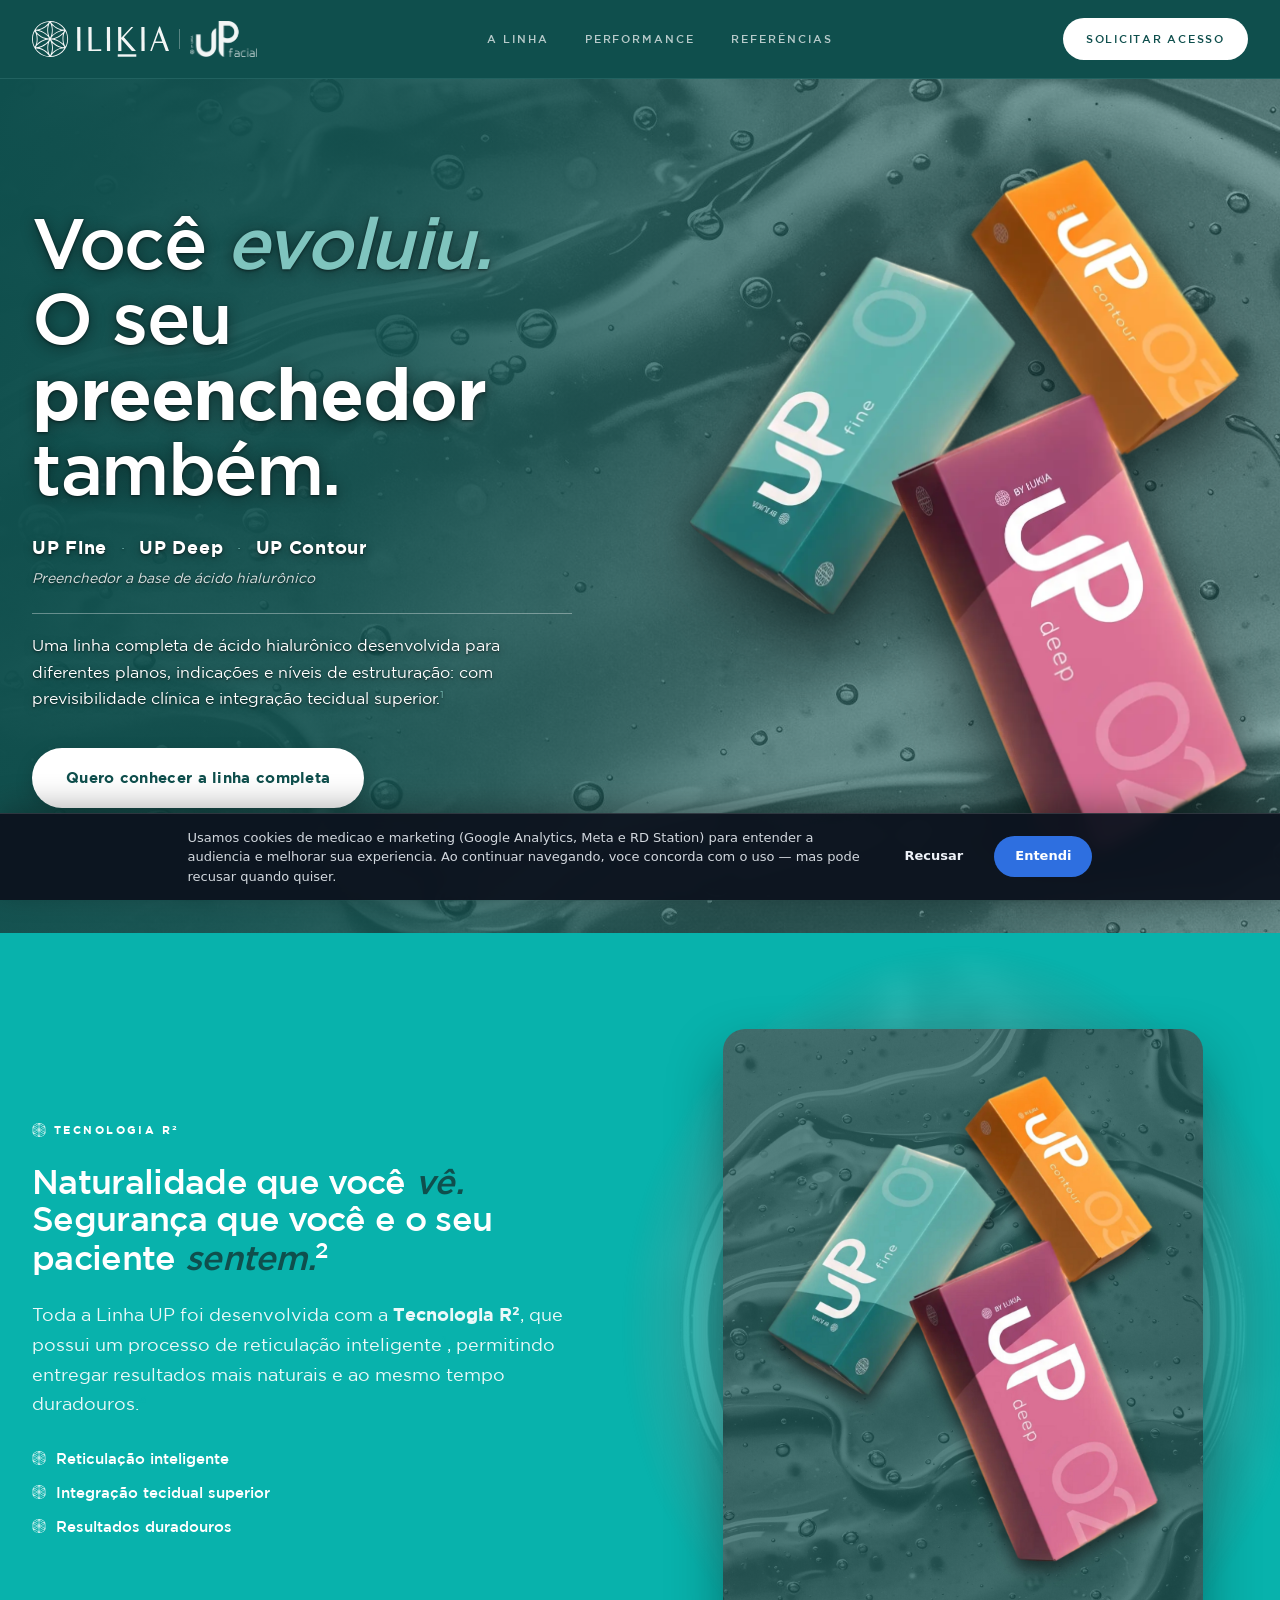
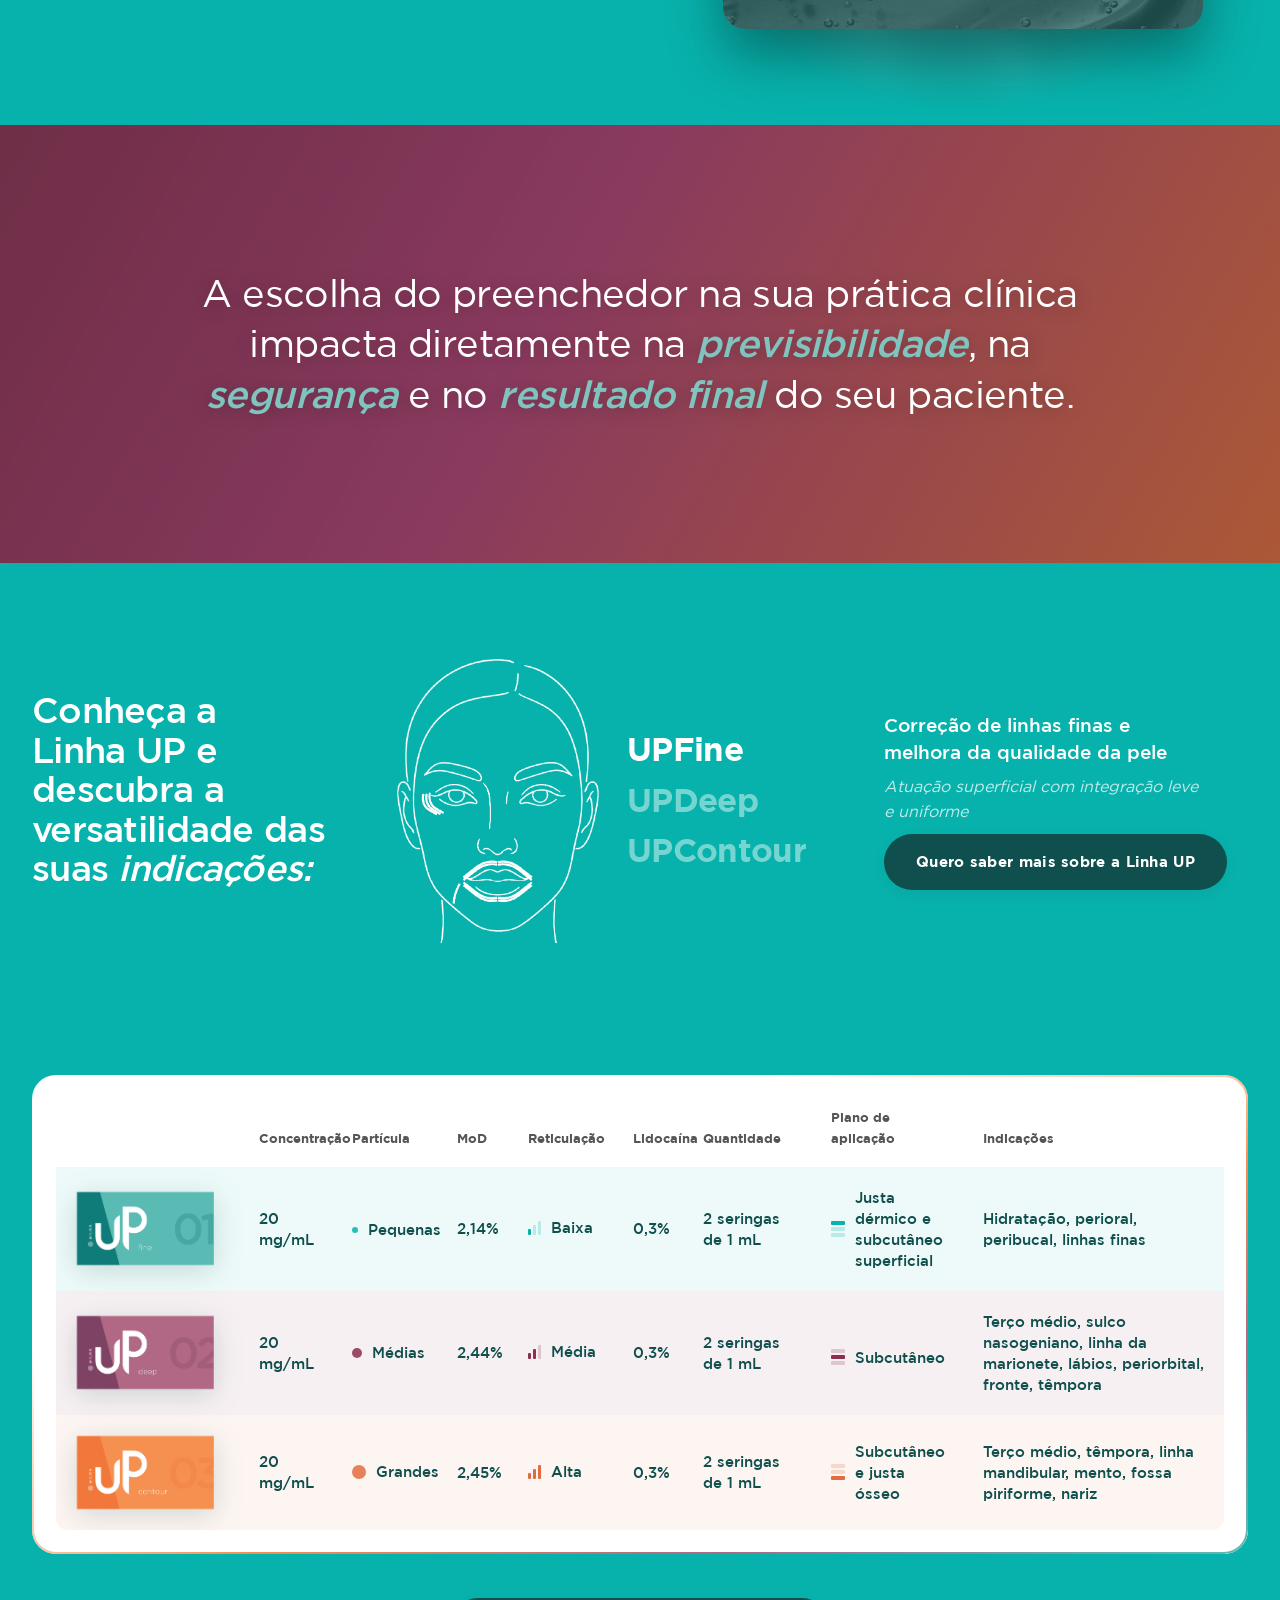
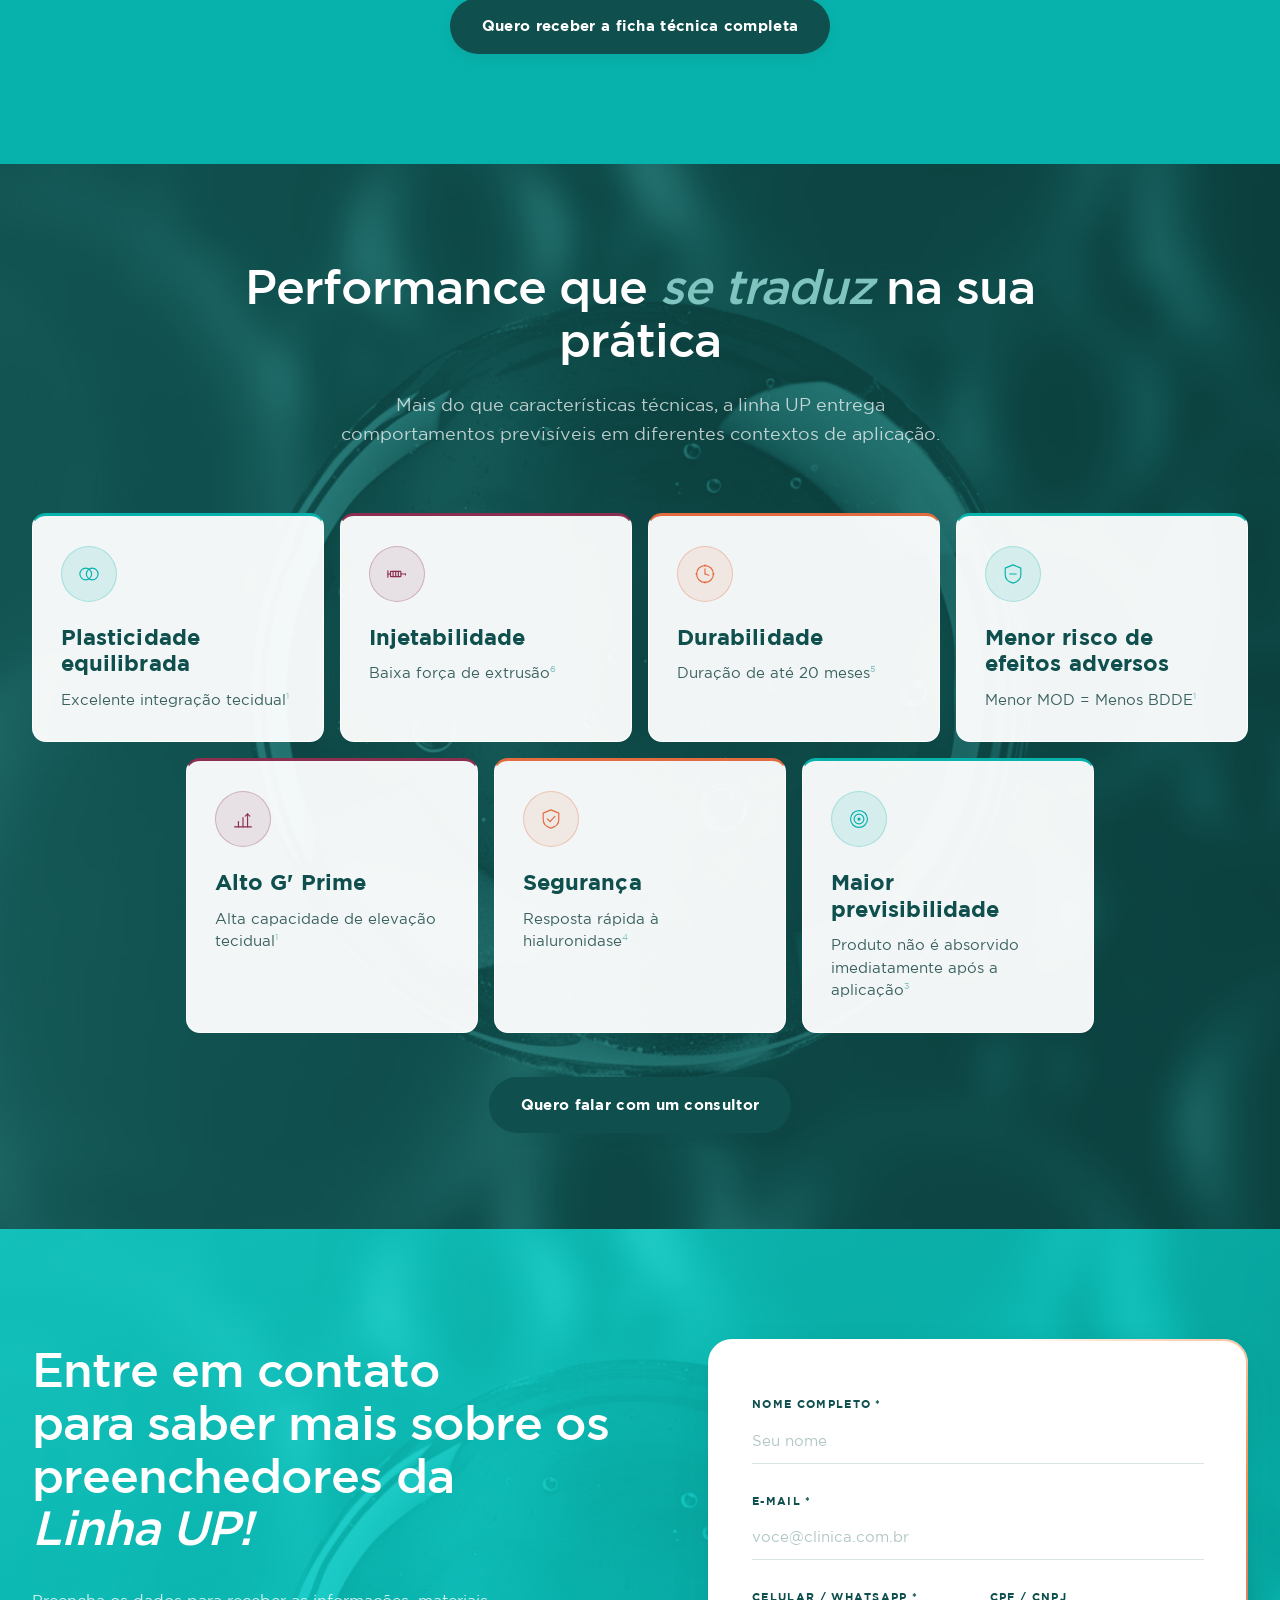
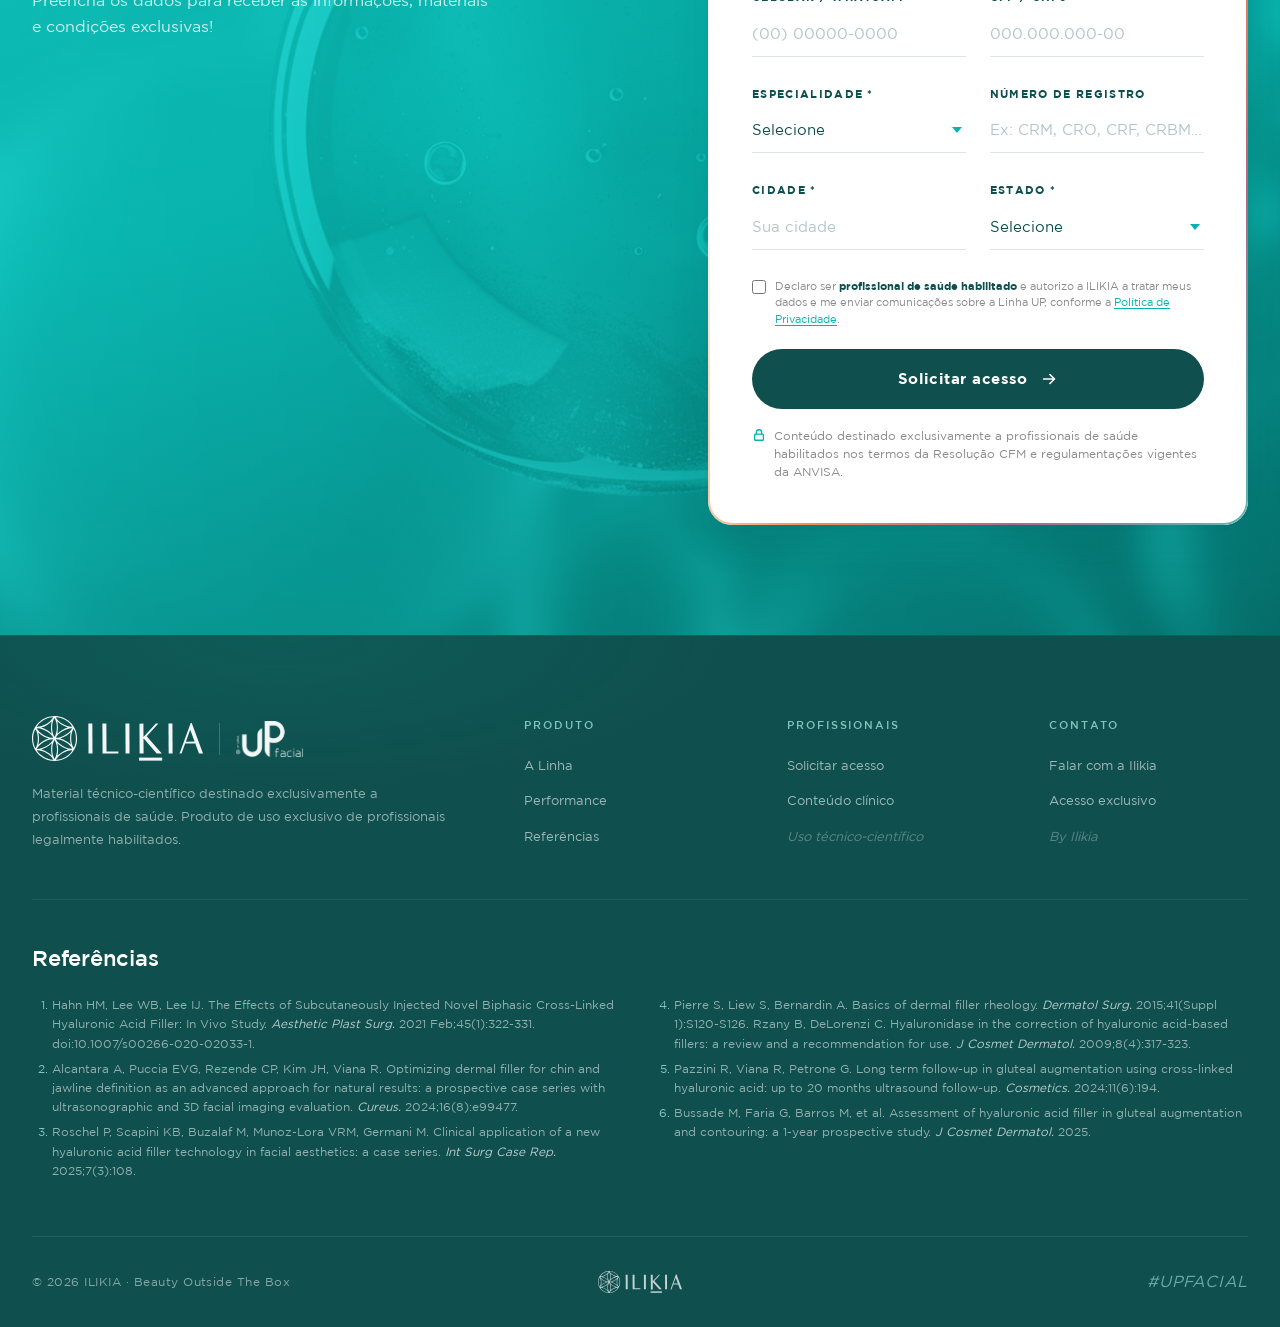
==== index.html @ a060b15f "UP Facial: Tecnologia R² em 2 camadas — gel teal (tom do hero) + cutout intacto por cima, sem tratam" ====
<!DOCTYPE html>
<html lang="pt-BR">
<head>
<meta charset="UTF-8">
<meta name="viewport" content="width=device-width, initial-scale=1.0">

<title>UP Facial by ILIKIA · Linha de preenchedores com Tecnologia R²</title>
<meta name="description" content="Linha&nbsp;UP Facial: preenchedores de ácido hialurônico com Tecnologia R² patenteada. UP Fine, UP Deep e UP Contour para diferentes planos, indicações e níveis de estruturação.">

<!-- Favicon -->
<link rel="icon" type="image/png" href="assets/images/logo-up-facial.png">
<link rel="apple-touch-icon" href="assets/images/logo-up-facial.png">

<!-- Open Graph / WhatsApp / LinkedIn / Facebook -->
<meta property="og:type" content="website">
<meta property="og:site_name" content="ILIKIA">
<meta property="og:locale" content="pt_BR">
<meta property="og:title" content="UP Facial by ILIKIA · Linha de preenchedores com Tecnologia R²">
<meta property="og:description" content="Preenchedores faciais de ácido hialurônico com Tecnologia R² patenteada. Conteúdo exclusivo para profissionais.">
<meta property="og:image" content="assets/images/hero.png">
<meta property="og:image:alt" content="UP Facial · Linha Ilikia">

<!-- Twitter Card -->
<meta name="twitter:card" content="summary_large_image">
<meta name="twitter:title" content="UP Facial by ILIKIA · Linha de preenchedores com Tecnologia R²">
<meta name="twitter:description" content="Preenchedores faciais de ácido hialurônico com Tecnologia R² patenteada. Conteúdo exclusivo para profissionais.">
<meta name="twitter:image" content="assets/images/hero.png">

<link rel="preconnect" href="https://fonts.googleapis.com">
<link rel="preconnect" href="https://fonts.gstatic.com" crossorigin>
<link href="https://fonts.googleapis.com/css2?family=Fraunces:ital,opsz,wght@0,9..144,300;0,9..144,400;0,9..144,500;0,9..144,600;1,9..144,300;1,9..144,400&display=swap" rel="stylesheet">
<link rel="preload" as="font" type="font/woff2" href="assets/fonts/GothamBook.woff2" crossorigin>

<link rel="stylesheet" href="style.css?v=28">

  <!-- Tracking global ILIKIA/AICONIQ - Pixel + GA4 + CAPI (server-side) via gateway -->
  <script>window.__TRK__={brand:'ilikia',pixelId:'666277432116339',ga4Id:'',collect:'https://track-ilikia.koko.ag/collect'};</script>
  <noscript><img height="1" width="1" style="display:none"
  src="https://www.facebook.com/tr?id=666277432116339&ev=PageView&noscript=1" alt=""/></noscript>
</head>
<body>

<!-- ===========================================
     NAV
     =========================================== -->
<nav class="topnav">
  <div class="nav-inner">
    <a href="#" class="nav-logo" aria-label="ILIKIA · UP Facial">
      <img src="assets/images/logo-ilikia-std.svg" alt="ILIKIA" class="nav-logo-ilikia">
      <span class="nav-logo-sep"></span>
      <img src="assets/images/logo-up-facial-deitada.png?v=28" alt="UP Facial" class="nav-logo-up">
    </a>
    <div class="nav-links">
      <a href="#linha" class="nav-link">A Linha</a>
      <a href="#performance" class="nav-link">Performance</a>
      <a href="#refs" class="nav-link">Referências</a>
    </div>
    <a href="#contato" class="nav-cta">Solicitar acesso</a>
    <button type="button" class="nav-toggle" id="navToggle" aria-label="Abrir menu" aria-expanded="false" aria-controls="navMobile">
      <span class="nav-toggle-line"></span>
      <span class="nav-toggle-line"></span>
      <span class="nav-toggle-line"></span>
    </button>
  </div>
  <div class="nav-mobile" id="navMobile" data-open="false" aria-hidden="true">
    <a href="#linha" class="nav-mobile-link">A Linha</a>
    <a href="#performance" class="nav-mobile-link">Performance</a>
    <a href="#refs" class="nav-mobile-link">Referências</a>
    <a href="#contato" class="nav-mobile-cta">Solicitar acesso</a>
  </div>
</nav>

<!-- ===========================================
     SEÇÃO 1 — HERO
     =========================================== -->
<section class="hero hero--split hero--gel">
  <!-- 17/07 (v3 GEL — decisão Gabs): estilo UP Max. Fundo de gel tingido teal em
       camada ÚNICA full-bleed (cover, sem container/card intermediário) + produtos
       recortados LIMPOS (alpha matting) por cima com drop-shadow. Camadas = responsivo. -->
  <div class="hero-bg-layer" aria-hidden="true"></div>
  <div class="wrap hero-content hero-split">
    <div class="hero-text">
      <h1 class="headline">
        Você <em>evoluiu.</em><br>
        O seu <strong>preenchedor</strong> também.
      </h1>

      <p class="hero-products">
        <span class="hero-product hero-product--fine">UP Fine</span>
        <span class="sep">·</span>
        <span class="hero-product hero-product--deep">UP Deep</span>
        <span class="sep">·</span>
        <span class="hero-product hero-product--contour">UP Contour</span>
      </p>
      <p class="hero-products-sub">Preenchedor a base de ácido hialurônico</p>

      <p class="hero-tag">
        Uma linha completa de ácido hialurônico desenvolvida para diferentes
        planos, indicações e níveis de estruturação: com previsibilidade
        clínica e integração tecidual superior.<sup>1</sup>
      </p>

      <a href="#linha" class="btn-primary">Quero conhecer a linha completa</a>
    </div>
    <div class="hero-art" aria-hidden="true">
      <img class="hero-prod" src="assets/images/hero-produtos-cut.webp?v=28" alt=""
           decoding="async" fetchpriority="high">
    </div>
  </div>
</section>

<!-- ===========================================
     SEÇÃO 2 — NATURALIDADE + SEGURANÇA
     =========================================== -->
<section class="section section-2">
  <div class="gel-bubbles gel-bubbles--light gel-bubbles--float gel-bubbles--ambient" aria-hidden="true">
    <span class="bubble b2"></span>
    <span class="bubble b6"></span>
    <span class="bubble b8"></span>
    <span class="bubble b10"></span>
    <span class="bubble b13"></span>
    <span class="bubble b15"></span>
    <span class="bubble b17"></span>
    <span class="bubble b19"></span>
    <span class="bubble b21"></span>
    <span class="bubble b22"></span>
    <span class="bubble b23"></span>
    <span class="bubble b24"></span>
  </div>
  <div class="wrap">
    <div class="s2-grid">
      <div class="s2-text reveal">
        <span class="kicker">Tecnologia R²</span>
        <h2 class="h-section">
          Naturalidade que você <em>vê.</em><br>
          Segurança que você e o seu paciente <em>sentem.</em><sup>2</sup>
        </h2>
        <p class="p-body">
          Toda a Linha&nbsp;UP foi desenvolvida com a
          <strong>Tecnologia R²</strong>, que possui um processo de
          reticulação inteligente<sup>1</sup>, permitindo entregar resultados
          mais naturais e ao mesmo tempo duradouros.<sup>3</sup>
        </p>
        <ul class="s2-bullets">
          <li>Reticulação inteligente</li>
          <li>Integração tecidual superior</li>
          <li>Resultados duradouros</li>
        </ul>
      </div>

      <div class="s2-visual reveal">
        <div class="gel-bubbles gel-bubbles--light gel-bubbles--float" aria-hidden="true">
          <span class="bubble b1"></span>
          <span class="bubble b2"></span>
          <span class="bubble b3"></span>
          <span class="bubble b4"></span>
          <span class="bubble b5"></span>
          <span class="bubble b6"></span>
          <span class="bubble b7"></span>
          <span class="bubble b8"></span>
          <span class="bubble b9"></span>
          <span class="bubble b10"></span>
          <span class="bubble b11"></span>
          <span class="bubble b12"></span>
          <span class="bubble b13"></span>
          <span class="bubble b14"></span>
          <span class="bubble b15"></span>
          <span class="bubble b16"></span>
          <span class="bubble b17"></span>
          <span class="bubble b18"></span>
          <span class="bubble b19"></span>
          <span class="bubble b20"></span>
          <span class="bubble b21"></span>
          <span class="bubble b22"></span>
          <span class="bubble b23"></span>
          <span class="bubble b24"></span>
        </div>
        <!-- 18/07 (Mari 18:11): imagem oficial da Lívia (cena-5, os 3 produtos juntos) em ALTA
             no lugar do vídeo/poster antigo (baixa qualidade). O vídeo hero.mp4 fica guardado
             no repo (assets/videos) — pronto se quiserem movimento aqui depois. -->
        <img class="s2-kv s2-kv-cena" src="assets/images/tecnologia-r2-card.jpg?v=28" alt="Linha UP: UP Fine, UP Deep e UP Contour" loading="lazy" decoding="async">
      </div>
    </div>
  </div>
</section>

<!-- ===========================================
     SEÇÃO 3 — DESTAQUE DE LEITURA
     =========================================== -->
<section class="pullquote">
  <video class="pullquote-bg-video" autoplay muted loop playsinline preload="auto">
    <source src="assets/videos/pullquot.mp4" type="video/mp4">
  </video>
  <div class="pullquote-overlay" aria-hidden="true"></div>
  <div class="wrap pullquote-content reveal">
    <p class="pq-text">
      A escolha do preenchedor na sua prática clínica impacta diretamente na
      <em>previsibilidade</em>, na <em>segurança</em> e no
      <em>resultado final</em> do seu paciente.
    </p>
  </div>
</section>

<!-- ===========================================
     SEÇÃO 4 — CONHEÇA A LINHA UP
     =========================================== -->
<section class="section section-4" id="linha">
  <div class="wrap">
    <div class="s4-row">
      <div class="s4-head reveal">
        <h2 class="h-section">
          Conheça a Linha&nbsp;UP e descubra a versatilidade das suas
          <em>indicações:</em>
        </h2>
      </div>

      <div class="hover-slider-images reveal">
        <div class="slide-image slide-fine" data-slide="0" data-active="true">
          <img src="assets/images/up-fine.png?v=28" alt="UP Fine, áreas de aplicação">
        </div>
        <div class="slide-image slide-deep" data-slide="1">
          <img src="assets/images/up-deep.png?v=28" alt="UP Deep, áreas de aplicação">
        </div>
        <div class="slide-image slide-contour" data-slide="2">
          <img src="assets/images/up-contour.png?v=28" alt="UP Contour, áreas de aplicação">
        </div>
      </div>

      <div class="hover-slider-titles reveal">
        <button type="button" class="slide-title slide-fine" data-slide="0" data-active="true">
          <span class="slide-stagger">UP Fine</span>
        </button>
        <button type="button" class="slide-title slide-deep" data-slide="1">
          <span class="slide-stagger">UP Deep</span>
        </button>
        <button type="button" class="slide-title slide-contour" data-slide="2">
          <span class="slide-stagger">UP Contour</span>
        </button>
      </div>

      <div class="s4-end reveal">
        <div class="hover-slider-info">
          <div class="slide-info" data-slide="0" data-active="true">
            <p class="slide-info-title">Correção de linhas finas e melhora da qualidade da pele</p>
            <p class="slide-info-desc">Atuação superficial com integração leve e uniforme</p>
          </div>
          <div class="slide-info" data-slide="1">
            <p class="slide-info-title">Suavização de sulcos e rugas moderadas</p>
            <p class="slide-info-desc">Equilíbrio entre suporte e naturalidade</p>
          </div>
          <div class="slide-info" data-slide="2">
            <p class="slide-info-title">Estruturação, projeção, volumização e definição de contorno</p>
            <p class="slide-info-desc">Alta capacidade de sustentação tecidual</p>
          </div>
        </div>
        <div class="s4-cta">
          <a href="#contato" class="btn-primary">Quero saber mais sobre a Linha&nbsp;UP</a>
        </div>
      </div>
    </div>
  </div>
</section>

<!-- ===========================================
     SEÇÃO 4.5 — FICHA TÉCNICA (tabela comparativa)
     =========================================== -->
<section class="section section-spec" id="ficha">
  <div class="wrap">
    <h3 class="spec-title reveal">Características da <em>Linha&nbsp;UP</em></h3>

    <div class="spec-table-box reveal">
      <div class="spec-table-wrap">
        <table class="spec-tbl">
          <colgroup>
            <col class="spec-col-name">
            <col class="spec-col-concentracao">
            <col class="spec-col-particula">
            <col class="spec-col-mod">
            <col class="spec-col-reticulacao">
            <col class="spec-col-lidocaina">
            <col class="spec-col-quantidade">
            <col class="spec-col-plano">
            <col class="spec-col-indicacoes">
          </colgroup>
          <thead>
            <tr>
              <th scope="col" class="spec-th-corner"></th>
              <th scope="col">Concentração</th>
              <th scope="col">Partícula</th>
              <th scope="col">MoD</th>
              <th scope="col">Reticulação</th>
              <th scope="col">Lidocaína</th>
              <th scope="col">Quantidade</th>
              <th scope="col">Plano de aplicação</th>
              <th scope="col">Indicações</th>
            </tr>
          </thead>
          <tbody>
            <tr class="spec-row spec-row--fine">
              <th scope="row">
                <img class="spec-prod-img" src="assets/images/up-fine-box.png" alt="UP Fine">
              </th>
              <td data-label="Concentração">20 mg/mL</td>
              <td data-label="Partícula"><span class="spec-cell"><span class="spec-particle" data-size="s"></span>Pequenas</span></td>
              <td data-label="MoD">2,14%</td>
              <td data-label="Reticulação"><span class="spec-cell"><span class="spec-bars" data-level="1"><i></i><i></i><i></i></span>Baixa</span></td>
              <td data-label="Lidocaína">0,3%</td>
              <td data-label="Quantidade">2 seringas de 1 mL</td>
              <td data-label="Plano de aplicação"><span class="spec-cell"><span class="spec-depth" data-level="1"><i></i><i></i><i></i></span>Justa dérmico e subcutâneo superficial</span></td>
              <td data-label="Indicações">Hidratação, perioral, peribucal, linhas finas</td>
            </tr>
            <tr class="spec-row spec-row--deep">
              <th scope="row">
                <img class="spec-prod-img" src="assets/images/up-deep-box.png" alt="UP Deep">
              </th>
              <td data-label="Concentração">20 mg/mL</td>
              <td data-label="Partícula"><span class="spec-cell"><span class="spec-particle" data-size="m"></span>Médias</span></td>
              <td data-label="MoD">2,44%</td>
              <td data-label="Reticulação"><span class="spec-cell"><span class="spec-bars" data-level="2"><i></i><i></i><i></i></span>Média</span></td>
              <td data-label="Lidocaína">0,3%</td>
              <td data-label="Quantidade">2 seringas de 1 mL</td>
              <td data-label="Plano de aplicação"><span class="spec-cell"><span class="spec-depth" data-level="2"><i></i><i></i><i></i></span>Subcutâneo</span></td>
              <td data-label="Indicações">Terço médio, sulco nasogeniano, linha da marionete, lábios, periorbital, fronte, têmpora</td>
            </tr>
            <tr class="spec-row spec-row--contour">
              <th scope="row">
                <img class="spec-prod-img" src="assets/images/up-contour-box.png" alt="UP Contour">
              </th>
              <td data-label="Concentração">20 mg/mL</td>
              <td data-label="Partícula"><span class="spec-cell"><span class="spec-particle" data-size="l"></span>Grandes</span></td>
              <td data-label="MoD">2,45%</td>
              <td data-label="Reticulação"><span class="spec-cell"><span class="spec-bars" data-level="3"><i></i><i></i><i></i></span>Alta</span></td>
              <td data-label="Lidocaína">0,3%</td>
              <td data-label="Quantidade">2 seringas de 1 mL</td>
              <td data-label="Plano de aplicação"><span class="spec-cell"><span class="spec-depth" data-level="3"><i></i><i></i><i></i></span>Subcutâneo e justa ósseo</span></td>
              <td data-label="Indicações">Terço médio, têmpora, linha mandibular, mento, fossa piriforme, nariz</td>
            </tr>
          </tbody>
        </table>
      </div>
    </div>
    <div class="cta-row reveal"><a href="#contato" class="btn-primary">Quero receber a ficha técnica completa</a></div>
  </div>
</section>

<!-- ===========================================
     SEÇÃO 5 — PERFORMANCE
     =========================================== -->
<section class="section section-5" id="performance">
  <div class="gel-bubbles" aria-hidden="true">
    <span class="bubble b1"></span>
    <span class="bubble b2"></span>
    <span class="bubble b3"></span>
    <span class="bubble b4"></span>
    <span class="bubble b5"></span>
    <span class="bubble b6"></span>
    <span class="bubble b7"></span>
    <span class="bubble b8"></span>
    <span class="bubble b9"></span>
    <span class="bubble b10"></span>
    <span class="bubble b11"></span>
    <span class="bubble b12"></span>
  </div>
  <div class="wrap">
    <div class="s5-head reveal">
      <h2 class="h-section center">
        Performance que <em>se traduz</em> na sua prática
      </h2>
      <p class="p-body center">
        Mais do que características técnicas, a linha&nbsp;UP entrega comportamentos
        previsíveis em diferentes contextos de aplicação.
      </p>
    </div>

    <div class="performance-grid stagger">

      <div class="perf-card">
        <span class="perf-icon" aria-hidden="true">
          <svg viewBox="0 0 40 40" fill="none" stroke="currentColor" stroke-width="1.8" stroke-linecap="round" stroke-linejoin="round">
            <circle cx="15" cy="20" r="9"/>
            <circle cx="25" cy="20" r="9"/>
          </svg>
        </span>
        <h3 class="perf-title">Plasticidade equilibrada</h3>
        <p class="perf-desc">Excelente integração tecidual<sup>1</sup></p>
      </div>

      <div class="perf-card">
        <span class="perf-icon" aria-hidden="true">
          <svg viewBox="0 0 40 40" fill="none" stroke="currentColor" stroke-width="1.8" stroke-linecap="round" stroke-linejoin="round">
            <line x1="6" y1="15" x2="6" y2="25"/>
            <line x1="6" y1="20" x2="10" y2="20"/>
            <rect x="10" y="16" width="16" height="8" rx="1"/>
            <line x1="14" y1="16" x2="14" y2="24"/>
            <line x1="18" y1="16" x2="18" y2="24"/>
            <line x1="22" y1="16" x2="22" y2="24"/>
            <line x1="26" y1="20" x2="32" y2="20"/>
            <path d="M33 23 C 34 21.5, 34 19, 33 18 C 32 19, 32 21.5, 33 23 Z" fill="currentColor" stroke="none"/>
          </svg>
        </span>
        <h3 class="perf-title">Injetabilidade</h3>
        <p class="perf-desc">Baixa força de extrusão<sup>6</sup></p>
      </div>

      <div class="perf-card">
        <span class="perf-icon" aria-hidden="true">
          <svg viewBox="0 0 40 40" fill="none" stroke="currentColor" stroke-width="1.8" stroke-linecap="round" stroke-linejoin="round">
            <circle cx="20" cy="20" r="13"/>
            <line x1="20" y1="20" x2="20" y2="12"/>
            <line x1="20" y1="20" x2="26" y2="22"/>
            <line x1="20" y1="6" x2="20" y2="8"/>
            <line x1="20" y1="32" x2="20" y2="34"/>
            <line x1="6" y1="20" x2="8" y2="20"/>
            <line x1="32" y1="20" x2="34" y2="20"/>
          </svg>
        </span>
        <h3 class="perf-title">Durabilidade</h3>
        <p class="perf-desc">Duração de até 20 meses<sup>5</sup></p>
      </div>

      <div class="perf-card">
        <span class="perf-icon" aria-hidden="true">
          <svg viewBox="0 0 40 40" fill="none" stroke="currentColor" stroke-width="1.8" stroke-linecap="round" stroke-linejoin="round">
            <path d="M20 6 L8 11 L8 21 C 8 27.5, 13 32, 20 34 C 27 32, 32 27.5, 32 21 L 32 11 Z"/>
            <line x1="15" y1="20" x2="25" y2="20"/>
          </svg>
        </span>
        <h3 class="perf-title">Menor risco de efeitos adversos</h3>
        <p class="perf-desc">Menor MOD = Menos BDDE<sup>1</sup></p>
      </div>

      <div class="perf-card">
        <span class="perf-icon" aria-hidden="true">
          <svg viewBox="0 0 40 40" fill="none" stroke="currentColor" stroke-width="1.8" stroke-linecap="round" stroke-linejoin="round">
            <line x1="7" y1="32" x2="33" y2="32"/>
            <line x1="13" y1="32" x2="13" y2="24"/>
            <line x1="20" y1="32" x2="20" y2="18"/>
            <line x1="27" y1="32" x2="27" y2="12"/>
            <path d="M23.5 15.5 L27 12 L30.5 15.5"/>
          </svg>
        </span>
        <h3 class="perf-title">Alto G' Prime</h3>
        <p class="perf-desc">Alta capacidade de elevação tecidual<sup>1</sup></p>
      </div>

      <div class="perf-card">
        <span class="perf-icon" aria-hidden="true">
          <svg viewBox="0 0 40 40" fill="none" stroke="currentColor" stroke-width="1.8" stroke-linecap="round" stroke-linejoin="round">
            <path d="M20 6 L8 11 L8 21 C 8 27.5, 13 32, 20 34 C 27 32, 32 27.5, 32 21 L 32 11 Z"/>
            <path d="M14.5 20 L18.5 24 L26 16"/>
          </svg>
        </span>
        <h3 class="perf-title">Segurança</h3>
        <p class="perf-desc">Resposta rápida à hialuronidase<sup>4</sup></p>
      </div>

      <div class="perf-card">
        <span class="perf-icon" aria-hidden="true">
          <svg viewBox="0 0 40 40" fill="none" stroke="currentColor" stroke-width="1.8" stroke-linecap="round" stroke-linejoin="round">
            <circle cx="20" cy="20" r="13"/>
            <circle cx="20" cy="20" r="7.5"/>
            <circle cx="20" cy="20" r="2.5" fill="currentColor" stroke="none"/>
          </svg>
        </span>
        <h3 class="perf-title">Maior previsibilidade</h3>
        <p class="perf-desc">Produto não é absorvido imediatamente após a aplicação<sup>3</sup></p>
      </div>

    </div>
    <div class="cta-row reveal"><a href="#contato" class="btn-primary">Quero falar com um consultor</a></div>
  </div>
</section>

<!-- ===========================================
     SEÇÃO 6 — CTA + FORMULÁRIO
     =========================================== -->
<section class="section-6" id="contato">
  <div class="wrap">
    <div class="s6-grid">
      <div class="s6-head reveal">
        <h2 class="h-section">
          Entre em contato<br>
          para saber mais sobre os<br>
          preenchedores da <em>Linha&nbsp;UP!</em>
        </h2>
        <p class="s6-intro">
          Preencha os dados para receber as informações, materiais e condições exclusivas!
        </p>
      </div>

      <div class="form-shell reveal">
      <form class="form-card" id="leadForm" novalidate onsubmit="return submitForm(event)">
        <div id="formDefault">
        <!-- 16/07/2026: form padronizado de todas as LPs (ordem UP Full, Estado, 5 especialidades,
             CPF/CNPJ opcional — ordem da Mari 24/06) — feedback 15/07 -->
        <!-- 17/07 (noturno): Nome e E-mail em linha inteira — paridade estrita com o form canônico da UP Full -->
        <div class="form-row">
          <div class="form-field">
            <label for="f-nome">Nome completo *</label>
            <input id="f-nome" name="nome" type="text" placeholder="Seu nome" required>
          </div>
        </div>
        <div class="form-row">
          <div class="form-field">
            <label for="f-email">E-mail *</label>
            <input id="f-email" name="email" type="email" placeholder="voce@clinica.com.br" required>
          </div>
        </div>
        <div class="form-row two">
          <div class="form-field">
            <label for="f-tel">Celular / WhatsApp *</label>
            <input id="f-tel" name="telefone" type="tel" placeholder="(00) 00000-0000" required>
          </div>
          <div class="form-field">
            <label for="f-cpf">CPF / CNPJ</label>
            <input id="f-cpf" name="cpf_cnpj" type="text" inputmode="numeric" placeholder="000.000.000-00">
          </div>
        </div>
        <div class="form-row two">
          <div class="form-field">
            <label for="f-esp">Especialidade *</label>
            <select id="f-esp" name="especialidade" required>
              <option value="">Selecione</option>
              <option>Dermatologista</option>
              <option>Cirurgião Plástico</option>
              <option>Biomédico</option>
              <option>Farmacêutico</option>
              <option>Cirurgião Dentista</option>
            </select>
          </div>
          <div class="form-field">
            <label for="f-crm">Número de Registro</label>
            <input id="f-crm" name="crm" type="text" placeholder="Ex: CRM, CRO, CRF, CRBM…">
          </div>
        </div>
        <div class="form-row two">
          <div class="form-field">
            <label for="f-cidade">Cidade *</label>
            <input id="f-cidade" name="cidade" type="text" placeholder="Sua cidade" required>
          </div>
          <div class="form-field">
            <label for="f-uf">Estado *</label>
            <select id="f-uf" name="estado" required>
              <option value="">Selecione</option>
              <option value="AC">Acre</option>
              <option value="AL">Alagoas</option>
              <option value="AP">Amapá</option>
              <option value="AM">Amazonas</option>
              <option value="BA">Bahia</option>
              <option value="CE">Ceará</option>
              <option value="DF">Distrito Federal</option>
              <option value="ES">Espírito Santo</option>
              <option value="GO">Goiás</option>
              <option value="MA">Maranhão</option>
              <option value="MT">Mato Grosso</option>
              <option value="MS">Mato Grosso do Sul</option>
              <option value="MG">Minas Gerais</option>
              <option value="PA">Pará</option>
              <option value="PB">Paraíba</option>
              <option value="PR">Paraná</option>
              <option value="PE">Pernambuco</option>
              <option value="PI">Piauí</option>
              <option value="RJ">Rio de Janeiro</option>
              <option value="RN">Rio Grande do Norte</option>
              <option value="RS">Rio Grande do Sul</option>
              <option value="RO">Rondônia</option>
              <option value="RR">Roraima</option>
              <option value="SC">Santa Catarina</option>
              <option value="SP">São Paulo</option>
              <option value="SE">Sergipe</option>
              <option value="TO">Tocantins</option>
            </select>
          </div>
        </div>
        <label class="form-consent" for="f-consent">
          <input type="checkbox" id="f-consent" name="consent" required>
          <span>Declaro ser <strong>profissional de saúde habilitado</strong> e autorizo a ILIKIA a tratar meus dados e me enviar comunicações sobre a Linha&nbsp;UP, conforme a <a href="#politica" target="_blank" rel="noopener">Política de Privacidade</a>.</span>
        </label>

        <button type="submit" class="btn-submit" id="submitBtn">
          <span id="submitText">Solicitar acesso</span>
          <svg class="btn-submit-arrow" viewBox="0 0 20 20" fill="none" stroke="currentColor" stroke-width="1.8" stroke-linecap="round" stroke-linejoin="round" aria-hidden="true">
            <line x1="4" y1="10" x2="16" y2="10"/>
            <path d="M11 5 L16 10 L11 15"/>
          </svg>
        </button>
        <p class="form-error" id="formError" role="alert" aria-live="assertive"></p>
        <p class="form-disclaimer">
          <svg viewBox="0 0 16 16" fill="none" stroke="currentColor" stroke-width="1.5" stroke-linecap="round" stroke-linejoin="round" aria-hidden="true">
            <rect x="3" y="7" width="10" height="7" rx="1"/>
            <path d="M5 7 L5 5 C 5 3, 6.5 2, 8 2 C 9.5 2, 11 3, 11 5 L 11 7"/>
          </svg>
          <span>Conteúdo destinado exclusivamente a profissionais de saúde habilitados nos termos da Resolução CFM e regulamentações vigentes da ANVISA.</span>
        </p>
        </div>
        <div class="form-success" id="formSuccess" role="status" aria-live="polite" hidden>
          <svg class="form-success-icon" viewBox="0 0 48 48" fill="none" stroke="currentColor" stroke-width="2" stroke-linecap="round" stroke-linejoin="round" aria-hidden="true">
            <circle cx="24" cy="24" r="20"/>
            <path d="M15 24 L22 31 L34 18"/>
          </svg>
          <h3 class="form-success-title">Solicitação recebida</h3>
          <p class="form-success-text">Em breve nossa equipe entrará em contato com você por e-mail ou WhatsApp.</p>
        </div>
      </form>
      </div>
    </div>
  </div>
</section>

<!-- ===========================================
     FOOTER (inclui referências)
     =========================================== -->
<footer class="site-footer">
  <div class="wrap footer-shell">
    <div class="footer-main">
      <div class="footer-brand-block">
        <div class="footer-logo-pair">
          <img class="footer-product-logo" src="assets/images/logo-ilikia-std.svg" alt="ILIKIA">
          <span class="footer-logo-sep"></span>
          <img class="footer-product-logo" src="assets/images/logo-up-facial-deitada.png?v=28" alt="UP Facial">
        </div>
        <p class="footer-description">
          Material técnico-científico destinado exclusivamente a profissionais
          de saúde. Produto de uso exclusivo de profissionais legalmente
          habilitados.
        </p>
      </div>

      <nav class="footer-col" aria-label="Produto">
        <h4>Produto</h4>
        <ul>
          <li><a href="#linha">A Linha</a></li>
          <li><a href="#performance">Performance</a></li>
          <li><a href="#refs">Referências</a></li>
        </ul>
      </nav>

      <nav class="footer-col" aria-label="Profissionais">
        <h4>Profissionais</h4>
        <ul>
          <li><a href="#contato">Solicitar acesso</a></li>
          <li><a href="#performance">Conteúdo clínico</a></li>
          <li><span>Uso técnico-científico</span></li>
        </ul>
      </nav>

      <nav class="footer-col" aria-label="Contato">
        <h4>Contato</h4>
        <ul>
          <li><a href="#contato">Falar com a Ilikia</a></li>
          <li><a href="#contato">Acesso exclusivo</a></li>
          <li><span>By Ilikia</span></li>
        </ul>
      </nav>
    </div>

    <div class="footer-refs reveal" id="refs">
      <h2 class="refs-title">Referências</h2>
      <ol class="refs-list">
        <li>Hahn HM, Lee WB, Lee IJ. The Effects of Subcutaneously Injected Novel Biphasic Cross-Linked Hyaluronic Acid Filler: In Vivo Study. <em>Aesthetic Plast Surg.</em> 2021 Feb;45(1):322-331. doi:10.1007/s00266-020-02033-1.</li>
        <li>Alcantara A, Puccia EVG, Rezende CP, Kim JH, Viana R. Optimizing dermal filler for chin and jawline definition as an advanced approach for natural results: a prospective case series with ultrasonographic and 3D facial imaging evaluation. <em>Cureus.</em> 2024;16(8):e99477.</li>
        <li>Roschel P, Scapini KB, Buzalaf M, Munoz-Lora VRM, Germani M. Clinical application of a new hyaluronic acid filler technology in facial aesthetics: a case series. <em>Int Surg Case Rep.</em> 2025;7(3):108.</li>
        <li>Pierre S, Liew S, Bernardin A. Basics of dermal filler rheology. <em>Dermatol Surg.</em> 2015;41(Suppl 1):S120-S126. Rzany B, DeLorenzi C. Hyaluronidase in the correction of hyaluronic acid-based fillers: a review and a recommendation for use. <em>J Cosmet Dermatol.</em> 2009;8(4):317-323.</li>
        <li>Pazzini R, Viana R, Petrone G. Long term follow-up in gluteal augmentation using cross-linked hyaluronic acid: up to 20 months ultrasound follow-up. <em>Cosmetics.</em> 2024;11(6):194.</li>
        <li>Bussade M, Faria G, Barros M, et al. Assessment of hyaluronic acid filler in gluteal augmentation and contouring: a 1-year prospective study. <em>J Cosmet Dermatol.</em> 2025.</li>
      </ol>
    </div>

    <div class="footer-bottom">
      <span>© <span id="ano">2026</span> ILIKIA · Beauty Outside The Box</span>
      <div class="footer-logos">
        <img class="footer-logo-ilikia" src="assets/images/logo-ilikia-std.svg" alt="ILIKIA">
      </div>
      <span class="footer-hashtag">#UPFACIAL</span>
    </div>
  </div>
</footer>

<script src="script.js?v=28"></script>
  <!-- ===== Aviso de cookies (modelo opt-out): tracking carrega por padrao; so para se "Recusar" ===== -->
  <style>
    #cookieBanner{position:fixed;left:0;right:0;bottom:0;z-index:99999;display:flex;gap:16px;align-items:center;justify-content:center;flex-wrap:wrap;padding:14px 20px;background:rgba(12,18,30,.95);backdrop-filter:blur(8px);-webkit-backdrop-filter:blur(8px);border-top:1px solid rgba(255,255,255,.14);color:#EEF2F8;font-family:system-ui,-apple-system,'Segoe UI',Roboto,sans-serif;box-shadow:0 -8px 30px rgba(0,0,0,.3);transform:translateY(110%);transition:transform .35s ease}
    #cookieBanner.show{transform:translateY(0)}
    #cookieBanner p{font-size:13px;line-height:1.5;max-width:680px;margin:0;color:rgba(238,242,248,.88)}
    #cookieBanner .cookie-actions{display:flex;gap:10px;flex-wrap:wrap}
    #cookieBanner button{font:inherit;font-size:13px;font-weight:600;border-radius:999px;padding:9px 20px;cursor:pointer;border:1px solid transparent;transition:background .2s,border-color .2s}
    #cookieAccept{background:#2E6FE0;color:#fff}#cookieAccept:hover{background:#1E50C9}
    #cookieReject{background:transparent;color:#EEF2F8;border-color:rgba(255,255,255,.34)}#cookieReject:hover{border-color:#fff}
    @media(max-width:640px){#cookieBanner{padding:12px 14px;gap:10px}#cookieBanner .cookie-actions{width:100%}#cookieBanner button{flex:1}}
  </style>
  <div id="cookieBanner" role="dialog" aria-label="Aviso de cookies" aria-live="polite" hidden>
    <p>Usamos cookies de medicao e marketing (Google Analytics, Meta e RD Station) para entender a audiencia e melhorar sua experiencia. Ao continuar navegando, voce concorda com o uso — mas pode recusar quando quiser.</p>
    <div class="cookie-actions">
      <button type="button" id="cookieReject">Recusar</button>
      <button type="button" id="cookieAccept">Entendi</button>
    </div>
  </div>
  <script>
    // Gerenciador de cookies (modelo opt-out): o tracking carrega por padrao e SO e bloqueado se a pessoa clicar "Recusar".
    (function(){
      var KEY='ilikia_cookie_consent', loaded=false;
      function loadTracking(){
        if(loaded)return; loaded=true;
        var g=document.createElement('script'); g.async=true;
        g.src='https://track-ilikia.koko.ag/t.js';
        document.head.appendChild(g);
      }
      function get(){ try{return localStorage.getItem(KEY);}catch(e){return null;} }
      function set(v){ try{localStorage.setItem(KEY,v);}catch(e){} }
      var banner=document.getElementById('cookieBanner');
      function show(){ if(banner){ banner.hidden=false; requestAnimationFrame(function(){ banner.classList.add('show'); }); } }
      function hide(){ if(banner){ banner.classList.remove('show'); setTimeout(function(){ banner.hidden=true; },350); } }
      var c=get();
      if(c!=='denied'){ loadTracking(); }   // opt-out: rastreia por padrao
      if(!c){ show(); }                      // aviso so ate a 1a escolha
      var a=document.getElementById('cookieAccept'); if(a) a.addEventListener('click',function(){ set('granted'); hide(); loadTracking(); });
      var r=document.getElementById('cookieReject'); if(r) r.addEventListener('click',function(){ set('denied'); hide(); location.reload(); });
      document.querySelectorAll('[data-cookie-prefs]').forEach(function(el){ el.addEventListener('click',function(e){ e.preventDefault(); show(); }); });
    })();
  </script>
</body>
</html>
---- style.css ----
/* === Global: impede scroll horizontal em qualquer viewport === */
html, body { overflow-x: hidden; }

/* === Gotham (fonte do KV da Linha UP) — self-hosted ===
   ATENCAO/RISCO DE LICENCA: arquivos fornecidos pelo cliente, de origem nao-oficial
   (freefontsfamily.com), SEM licenca comercial confirmada. Uso sinalizado ao cliente
   na tarefa do ClickUp. Substituir pelos arquivos da licenca oficial (Hoefler&Co)
   antes do uso comercial definitivo. */
@font-face{font-family:'Gotham';font-style:normal;font-weight:300;font-display:swap;src:url('assets/fonts/GothamLight.woff2') format('woff2')}
@font-face{font-family:'Gotham';font-style:normal;font-weight:400;font-display:swap;src:url('assets/fonts/GothamBook.woff2') format('woff2')}
@font-face{font-family:'Gotham';font-style:normal;font-weight:500;font-display:swap;src:url('assets/fonts/GothamMedium.woff2') format('woff2')}
@font-face{font-family:'Gotham';font-style:normal;font-weight:700;font-display:swap;src:url('assets/fonts/GothamBold.woff2') format('woff2')}
@font-face{font-family:'Gotham';font-style:normal;font-weight:900;font-display:swap;src:url('assets/fonts/Gotham-Black.woff2') format('woff2')}
/* =====================================================
   UP FACIAL — Ilikia
   Estrutura: 7 seções do briefing
   Paleta clara — teal Ilikia (#08B2AC) sobre off-white
   Sem animações de entrada
   ===================================================== */

:root {
  /* Cores da marca */
  --ilikia-deep:     #0F4F4D;   /* petróleo escuro */
  --ilikia-teal:     #08B2AC;   /* teal Ilikia oficial */
  --ilikia-teal-soft:#7FC4BE;   /* teal claro */
  --up-deep:         #8C2E4F;   /* vinho/magenta (UP Deep) */
  --up-contour:      #E26C3F;   /* laranja (UP Contour) */

  /* Neutros claros */
  --bg:              #08B2AC;
  --bg-soft:         #08B2AC;
  --bg-card:         #FFFFFF;
  --text:            #0F4F4D;
  --text-soft:       #555555;
  --text-mute:       #8A8A8A;
  --border:          #E4E2DC;

  /* Tipografia (inspirada nas LPs irmãs) */
  --font-display: 'Gotham', 'Hanken Grotesk', system-ui, -apple-system, 'Segoe UI', Arial, sans-serif;
  --font:         'Gotham', 'Hanken Grotesk', system-ui, -apple-system, 'Segoe UI', Arial, sans-serif;

  /* Espaçamento / radius */
  --radius-sm: 6px;
  --radius:    14px;
  --radius-lg: 24px;
  --shadow:    0 8px 32px rgba(15, 79, 77, 0.08);
  --shadow-strong: 0 12px 48px rgba(15, 79, 77, 0.16);
}

/* =========== RESET =========== */
*, *::before, *::after { box-sizing: border-box; }
* { margin: 0; padding: 0; }

/* =========== ANIMAÇÕES — REVEAL ON SCROLL =========== */
.reveal {
  opacity: 0;
  transform: translateY(28px);
  transition: opacity 0.85s cubic-bezier(0.16, 1, 0.3, 1),
              transform 0.85s cubic-bezier(0.16, 1, 0.3, 1);
  will-change: opacity, transform;
}
.reveal.is-visible {
  opacity: 1;
  transform: translateY(0);
}

.stagger > * {
  opacity: 0;
  transform: translateY(22px);
  transition: opacity 0.7s cubic-bezier(0.16, 1, 0.3, 1),
              transform 0.7s cubic-bezier(0.16, 1, 0.3, 1);
}
.stagger.is-visible > * { opacity: 1; transform: translateY(0); }
.stagger.is-visible > *:nth-child(1) { transition-delay: 0ms; }
.stagger.is-visible > *:nth-child(2) { transition-delay: 90ms; }
.stagger.is-visible > *:nth-child(3) { transition-delay: 180ms; }
.stagger.is-visible > *:nth-child(4) { transition-delay: 270ms; }
.stagger.is-visible > *:nth-child(5) { transition-delay: 360ms; }
.stagger.is-visible > *:nth-child(6) { transition-delay: 450ms; }
.stagger.is-visible > *:nth-child(7) { transition-delay: 540ms; }

@media (prefers-reduced-motion: reduce) {
  .reveal, .stagger > * {
    opacity: 1 !important;
    transform: none !important;
    transition: none !important;
  }
}

/* Kill-switch global pra usuários que preferem menos movimento (acessibilidade) */
@media (prefers-reduced-motion: reduce) {
  *,
  *::before,
  *::after {
    animation-duration: 0.001ms !important;
    animation-iteration-count: 1 !important;
    transition-duration: 0.001ms !important;
    scroll-behavior: auto !important;
  }
}

html { scroll-behavior: smooth; }

body {
  font-family: var(--font);
  font-size: 16px;
  line-height: 1.6;
  color: var(--text);
  background: var(--bg);
  -webkit-font-smoothing: antialiased;
  -moz-osx-font-smoothing: grayscale;
}

img { max-width: 100%; height: auto; display: block; }
a { color: inherit; text-decoration: none; }
button, input, select { font: inherit; color: inherit; }
sup { font-size: 0.65em; vertical-align: super; }

.wrap { max-width: 1280px; margin: 0 auto; padding: 0 32px; }
@media (max-width: 640px) { .wrap { padding: 0 20px; } }

/* =========== TIPOGRAFIA / ELEMENTOS BASE =========== */
h2.h-section {
  font-family: var(--font-display);
  font-size: clamp(30px, 4vw, 48px);
  font-weight: 500;
  line-height: 1.1;
  letter-spacing: -0.02em;
  color: var(--ilikia-deep);
  margin-bottom: 24px;
}
h2.h-section em {
  font-style: italic;
  font-weight: 500;
  color: var(--ilikia-teal);
}
h2.h-section.center {
  text-align: center;
  margin-left: auto;
  margin-right: auto;
  max-width: 880px;
}

.accent {
  color: var(--ilikia-teal);
  font-weight: 600;
}

.p-body {
  font-size: 18px;
  line-height: 1.65;
  color: var(--text-soft);
  max-width: 640px;
}
.p-body.center { margin: 0 auto; text-align: center; }
.p-body sup { color: var(--ilikia-teal); font-weight: 600; }

.section { padding: 96px 0; position: relative; }
@media (max-width: 768px) { .section { padding: 64px 0; } }

/* =========== BOTÕES =========== */
.btn-primary {
  display: inline-block;
  padding: 16px 32px;
  border-radius: 999px;
  background: var(--ilikia-deep);
  color: #fff;
  font-weight: 600;
  font-size: 15px;
  letter-spacing: 0.02em;
  cursor: pointer;
  border: none;
  text-align: center;
  font-family: inherit;
  box-shadow: 0 4px 12px rgba(15, 79, 77, 0.10);
  transition: background 0.35s ease,
              color 0.35s ease,
              transform 0.4s cubic-bezier(0.16, 1, 0.3, 1),
              box-shadow 0.4s ease;
}
.btn-primary:hover {
  background: var(--ilikia-teal);
  transform: translateY(-2px);
  box-shadow: 0 10px 24px rgba(8, 178, 172, 0.25);
}

/* =====================================================
   NAV (fixo no topo, igual referências)
   ===================================================== */
.topnav {
  position: sticky;
  top: 0;
  z-index: 50;
  background: var(--ilikia-deep);
  border-bottom: 1px solid rgba(127, 196, 190, 0.16);
}
.nav-inner {
  display: flex;
  align-items: center;
  justify-content: space-between;
  max-width: 1280px;
  margin: 0 auto;
  padding: 18px 32px;
  gap: 32px;
}
@media (max-width: 640px) { .nav-inner { padding: 14px 20px; gap: 16px; } }

.nav-logo {
  display: inline-flex;
  align-items: center;
  height: 36px;
  text-decoration: none;
  transition: transform 0.5s cubic-bezier(0.16, 1, 0.3, 1);
}
.nav-logo:hover { transform: scale(1.04); }
.nav-logo img {
  height: 100%;
  width: auto;
  display: block;
  filter: brightness(0) invert(1);
  opacity: 0.95;
  transition: opacity 0.35s ease;
}
.nav-logo:hover img { opacity: 1; }

/* Pareamento Ilikia + UP Facial no nav */
.nav-logo-ilikia {
  height: 60%;
  width: auto;
  display: block;
  opacity: 0.85;
}
.nav-logo-up {
  height: 24px;
  width: auto;
}
.nav-logo-sep {
  width: 1px;
  height: 20px;
  background: rgba(255,255,255,0.3);
  margin: 0 10px;
  flex-shrink: 0;
}
@media (max-width: 880px) {
  .nav-logo-ilikia { display: none; }
  .nav-logo-sep { display: none; }
  .nav-logo-up { height: 30px; }
}

.nav-links {
  display: none;
  gap: 36px;
  align-items: center;
}
@media (min-width: 880px) { .nav-links { display: flex; } }

.nav-link {
  font-size: 11px;
  font-weight: 500;
  letter-spacing: 0.18em;
  text-transform: uppercase;
  color: rgba(255, 255, 255, 0.7);
  text-decoration: none;
  position: relative;
  transition: color 0.25s ease;
}
.nav-link:hover { color: #fff; }
.nav-link::after {
  content: "";
  position: absolute;
  left: 0; right: 0; bottom: -6px;
  height: 1px;
  background: #fff;
  transform: scaleX(0);
  transform-origin: left;
  transition: transform 0.4s ease;
}
.nav-link:hover::after { transform: scaleX(1); }

.nav-cta {
  position: relative;
  font-size: 11px;
  font-weight: 500;
  letter-spacing: 0.16em;
  text-transform: uppercase;
  padding: 11px 22px;
  border-radius: 999px;
  background: #fff;
  color: var(--ilikia-deep);
  border: 1.5px solid transparent;
  text-decoration: none;
  white-space: nowrap;
  transition: background 0.35s ease,
              color 0.35s ease,
              border-color 0.35s ease,
              transform 0.4s cubic-bezier(0.16, 1, 0.3, 1);
}
.nav-cta::before {
  content: '';
  position: absolute;
  inset: 0;
  border-radius: inherit;
  pointer-events: none;
  animation: cta-glow 2.4s ease-in-out infinite;
}
.nav-cta:hover {
  background: transparent;
  color: #fff;
  border-color: #fff;
  transform: translateY(-2px);
}

@keyframes cta-glow {
  0%, 100% {
    box-shadow:
      0 0 12px rgba(8, 178, 172, 0.2),
      0 0 26px rgba(8, 178, 172, 0.1);
  }
  50% {
    box-shadow:
      0 0 28px rgba(8, 178, 172, 0.6),
      0 0 60px rgba(8, 178, 172, 0.35);
  }
}
@media (prefers-reduced-motion: reduce) {
  .nav-cta::before,
  .btn-submit::before { animation: none; }
}

/* Hambúrguer + drawer mobile (esconde em ≥880px) */
.nav-toggle {
  display: none;
  flex-direction: column;
  align-items: center;
  justify-content: center;
  gap: 5px;
  width: 44px;
  height: 44px;
  padding: 0;
  background: none;
  border: 0;
  cursor: pointer;
  margin-left: auto;
}
.nav-toggle-line {
  display: block;
  width: 22px;
  height: 1.5px;
  background: #fff;
  transition: transform 0.3s ease, opacity 0.3s ease;
}
.nav-toggle[aria-expanded="true"] .nav-toggle-line:nth-child(1) { transform: translateY(6.5px) rotate(45deg); }
.nav-toggle[aria-expanded="true"] .nav-toggle-line:nth-child(2) { opacity: 0; }
.nav-toggle[aria-expanded="true"] .nav-toggle-line:nth-child(3) { transform: translateY(-6.5px) rotate(-45deg); }

.nav-mobile {
  position: fixed;
  top: 0;
  left: 0;
  right: 0;
  padding: 88px 28px 40px;
  background: var(--ilikia-deep);
  display: none;
  flex-direction: column;
  gap: 6px;
  z-index: 49;
  transform: translateY(-12px);
  opacity: 0;
  pointer-events: none;
  transition: transform 0.45s cubic-bezier(0.16, 1, 0.3, 1),
              opacity 0.35s ease;
  border-bottom: 1px solid rgba(127, 196, 190, 0.18);
  box-shadow: 0 16px 38px rgba(0, 0, 0, 0.32);
}
.nav-mobile[data-open="true"] {
  transform: translateY(0);
  opacity: 1;
  pointer-events: auto;
}
.nav-mobile-link {
  font-family: var(--font-display);
  font-size: 26px;
  font-weight: 400;
  letter-spacing: -0.015em;
  color: rgba(255, 255, 255, 0.86);
  text-decoration: none;
  padding: 12px 0;
  border-bottom: 1px solid rgba(127, 196, 190, 0.10);
  transition: color 0.25s ease, transform 0.4s cubic-bezier(0.16, 1, 0.3, 1);
}
.nav-mobile-link:hover,
.nav-mobile-link:focus-visible {
  color: var(--ilikia-teal-soft);
  transform: translateX(4px);
  outline: none;
}
.nav-mobile-cta {
  margin-top: 20px;
  padding: 16px 28px;
  background: #fff;
  color: var(--ilikia-deep);
  border-radius: 999px;
  text-align: center;
  text-decoration: none;
  font-weight: 600;
  font-size: 14px;
  letter-spacing: 0.04em;
  text-transform: uppercase;
  transition: background 0.3s ease, color 0.3s ease;
}
.nav-mobile-cta:hover,
.nav-mobile-cta:focus-visible {
  background: var(--ilikia-teal);
  color: #fff;
  outline: none;
}

@media (max-width: 879px) {
  .nav-toggle { display: inline-flex; }
  .nav-cta { display: none; }
  .nav-mobile { display: flex; }
}

@media (prefers-reduced-motion: reduce) {
  .nav-toggle-line,
  .nav-mobile { transition: none !important; }
}

/* =====================================================
   SEÇÃO 1 — HERO (vídeo em tela cheia + texto sobreposto)
   ===================================================== */
.hero {
  position: relative;
  min-height: 100vh;
  display: flex;
  align-items: center;
  overflow: hidden;
  color: #fff;
}

.hero-bg-video {
  position: absolute;
  inset: 0;
  width: 100%;
  height: 100%;
  object-fit: cover;
  z-index: 0;
}

.hero::after {
  content: '';
  position: absolute;
  inset: 0;
  z-index: 1;
  pointer-events: none;
  background:
    linear-gradient(90deg, rgba(15, 79, 77, 0.88) 0%, rgba(15, 79, 77, 0.65) 30%, rgba(15, 79, 77, 0.25) 55%, rgba(15, 79, 77, 0.0) 75%),
    linear-gradient(180deg, rgba(15, 79, 77, 0.25) 0%, rgba(15, 79, 77, 0.0) 25%, rgba(15, 79, 77, 0.0) 75%, rgba(15, 79, 77, 0.35) 100%);
}
@media (max-width: 880px) {
  .hero::after {
    background: linear-gradient(180deg, rgba(15,79,77,0.92) 0%, rgba(15,79,77,0.82) 45%, rgba(15,79,77,0.7) 100%);
  }
}

.hero-content {
  position: relative;
  z-index: 2;
  padding: 80px 32px;
  max-width: 1280px;
  margin: 0 auto;
  width: 100%;
}
@media (max-width: 640px) {
  .hero { min-height: auto; height: auto; }
  .hero-bg-video { object-position: center center; }
  .hero::after {
    background: linear-gradient(180deg, rgba(0,30,30,0.5) 0%, rgba(0,30,30,0.78) 100%);
  }
  .hero-content { padding: 90px 20px 56px; text-align: center; }
  .headline {
    margin-left: auto; margin-right: auto;
    text-shadow: 0 2px 12px rgba(0,0,0,0.45), 0 0 40px rgba(15,79,77,0.3);
  }
  .hero-products, .hero-sub, .hero-cta-row { text-align: center; }
  .hero-tag { display: none; }
}

.headline {
  font-family: var(--font-display);
  font-size: clamp(40px, 5.6vw, 72px);
  font-weight: 500;
  line-height: 1.05;
  letter-spacing: -0.02em;
  color: #fff;
  margin-bottom: 28px;
  max-width: 720px;
  text-shadow: 0 1px 3px rgba(0, 0, 0, 0.55), 0 2px 16px rgba(0, 0, 0, 0.45);
}
.headline em {
  font-style: italic;
  font-weight: 500;
  color: var(--ilikia-teal-soft);
}
.headline strong { font-weight: 600; }

.hero-products {
  font-size: 18px;
  font-weight: 600;
  color: #fff;
  margin-bottom: 4px;
  letter-spacing: 0.04em;
  text-shadow: 0 1px 2px rgba(0, 0, 0, 0.55), 0 2px 10px rgba(0, 0, 0, 0.35);
}
.hero-products .sep {
  color: var(--ilikia-teal-soft);
  margin: 0 8px;
  font-weight: 300;
}
.hero-products-sub {
  font-size: 14px;
  color: rgba(255, 255, 255, 0.85);
  margin-bottom: 24px;
  font-style: italic;
  font-family: var(--font-display);
  text-shadow: 0 1px 2px rgba(0, 0, 0, 0.5), 0 2px 8px rgba(0, 0, 0, 0.3);
}

.hero-tag {
  font-size: 16px;
  color: #fff;
  margin-bottom: 36px;
  max-width: 540px;
  line-height: 1.65;
  padding-top: 18px;
  border-top: 1px solid rgba(255, 255, 255, 0.35);
  text-shadow: 0 1px 2px rgba(0, 0, 0, 0.55), 0 2px 10px rgba(0, 0, 0, 0.35);
}
.hero-tag sup { color: var(--ilikia-teal-soft); }

/* Botão no hero — fundo branco, texto petróleo; vira ghost branco no hover */
.hero .btn-primary {
  background: #fff;
  color: var(--ilikia-deep);
  border: 2px solid transparent;
  box-shadow: 0 6px 18px rgba(0, 0, 0, 0.18);
  transition: background 0.35s ease,
              color 0.35s ease,
              border-color 0.35s ease,
              transform 0.4s cubic-bezier(0.16, 1, 0.3, 1),
              box-shadow 0.4s ease;
}
.hero .btn-primary:hover {
  background: transparent;
  color: #fff;
  border-color: #fff;
  box-shadow: 0 12px 28px rgba(0, 0, 0, 0.28);
}

/* Hover por produto no nome da linha */
.hero-product {
  display: inline-block;
  cursor: default;
  transition: color 0.35s ease, transform 0.4s cubic-bezier(0.16, 1, 0.3, 1);
}
.hero-product--fine:hover    { color: #59bbb3; transform: translateY(-2px); }
.hero-product--deep:hover    { color: #b06884; transform: translateY(-2px); }
.hero-product--contour:hover { color: #f69050; transform: translateY(-2px); }


/* =====================================================
   SEÇÃO 2 — NATURALIDADE + SEGURANÇA (duas colunas)
   ===================================================== */
.section-2 { background: var(--bg); position: relative; overflow: visible; }
.section-2 > .wrap { position: relative; z-index: 1; }

.s2-grid {
  display: grid;
  grid-template-columns: 1fr 1fr;
  gap: clamp(40px, 6vw, 80px);
  align-items: center;
}
@media (max-width: 880px) {
  .s2-grid { grid-template-columns: 1fr; gap: 40px; }
}

.s2-text .h-section { text-align: left; font-size: clamp(22px, 2.8vw, 34px); }
.s2-text .p-body { max-width: none; }

/* S2 — texto branco sobre fundo teal (só o que ficava verde escuro) */
.section-2 .h-section        { color: #FFFFFF !important; }
.section-2 .p-body            { color: rgba(255,255,255,0.92) !important; }
.section-2 .s2-bullets li     { color: #FFFFFF !important; }

.kicker {
  display: inline-block;
  font-family: var(--font);
  font-size: 11px;
  letter-spacing: 0.22em;
  text-transform: uppercase;
  color: #FFFFFF;
  font-weight: 700;
  margin-bottom: 24px;
  padding-bottom: 10px;
  border-bottom: 1px solid rgba(255,255,255,0.3);
}

.s2-bullets {
  list-style: none;
  margin-top: 28px;
  padding: 0;
  display: flex;
  flex-direction: column;
  gap: 10px;
}
.s2-bullets li {
  font-family: var(--font);
  font-size: 15px;
  font-weight: 500;
  color: #FFFFFF;
  padding-left: 24px;
  position: relative;
  cursor: default;
  transition: transform 0.4s cubic-bezier(0.16, 1, 0.3, 1);
}
.s2-bullets li::before {
  content: "";
  position: absolute;
  left: 0;
  top: 0.55em;
  width: 14px;
  height: 2px;
  background: rgba(255,255,255,0.7);
  transition: width 0.4s cubic-bezier(0.16, 1, 0.3, 1),
              background-color 0.35s ease;
}
.s2-bullets li:hover { transform: translateX(4px); }
.s2-bullets li:hover::before {
  width: 22px;
  background: #FFFFFF;
}

.s2-visual {
  position: relative;
}
.s2-visual-tilt {
  width: 100%;
}
.s2-products {
  position: relative;
  width: 100%;
  display: flex;
  align-items: center;
  justify-content: space-between;
  gap: 2%;
  padding: 6% 2% 12% 2%;
}
.s2-product-wrap {
  position: relative;
  z-index: 1;
  width: 30%;
  flex-shrink: 0;
  transition: transform 0.5s cubic-bezier(0.16, 1, 0.3, 1);
  will-change: transform;
}
.s2-product-wrap--deep { z-index: 2; }

.s2-product {
  width: 100%;
  height: auto;
  display: block;
  will-change: transform, filter;
}
.s2-product--fine    { animation: s2-float-fine    6.8s ease-in-out infinite; }
.s2-product--deep    { animation: s2-float-deep    7.6s ease-in-out -1.2s infinite; }
.s2-product--contour { animation: s2-float-contour 7.2s ease-in-out -2.5s infinite; }

/* Float + drop-shadow em camadas: a sombra acompanha a silhueta inclinada
   e fica mais difusa quando o produto sobe (afasta da "superfície") */
@keyframes s2-float-fine {
  0%, 100% {
    transform: translateY(6%) rotate(8deg);
    filter: drop-shadow(0 8px 10px rgba(0,0,0,0.22)) drop-shadow(0 18px 28px rgba(0,0,0,0.10));
  }
  50% {
    transform: translateY(-2%) rotate(9.5deg);
    filter: drop-shadow(0 16px 18px rgba(0,0,0,0.16)) drop-shadow(0 30px 44px rgba(0,0,0,0.08));
  }
}
@keyframes s2-float-deep {
  0%, 100% {
    transform: translateY(-6%) rotate(-3deg);
    filter: drop-shadow(0 14px 16px rgba(0,0,0,0.18)) drop-shadow(0 28px 42px rgba(0,0,0,0.09));
  }
  50% {
    transform: translateY(-14%) rotate(-2deg);
    filter: drop-shadow(0 22px 24px rgba(0,0,0,0.14)) drop-shadow(0 40px 58px rgba(0,0,0,0.07));
  }
}
@keyframes s2-float-contour {
  0%, 100% {
    transform: translateY(4%) rotate(-10deg);
    filter: drop-shadow(0 10px 12px rgba(0,0,0,0.22)) drop-shadow(0 20px 32px rgba(0,0,0,0.10));
  }
  50% {
    transform: translateY(-4%) rotate(-11.5deg);
    filter: drop-shadow(0 18px 20px rgba(0,0,0,0.16)) drop-shadow(0 32px 48px rgba(0,0,0,0.08));
  }
}

@media (prefers-reduced-motion: reduce) {
  .s2-product { animation: none; }
}

/* =====================================================
   SEÇÃO 3 — DESTAQUE DE LEITURA (vídeo de fundo)
   ===================================================== */
.pullquote {
  position: relative;
  background: var(--ilikia-deep);
  color: #fff;
  padding: 144px 0;
  text-align: center;
  overflow: hidden;
}
@media (max-width: 640px) { .pullquote { padding: 88px 0; } }

.pullquote-bg-video {
  position: absolute;
  inset: 0;
  width: 100%;
  height: 100%;
  object-fit: cover;
  z-index: 0;
}
.pullquote-overlay {
  position: absolute;
  inset: 0;
  z-index: 1;
  pointer-events: none;
  background:
    linear-gradient(180deg, rgba(15, 79, 77, 0.78) 0%, rgba(15, 79, 77, 0.88) 100%);
}
.pullquote-content {
  position: relative;
  z-index: 2;
}

.pq-text {
  font-family: var(--font-display);
  font-size: clamp(24px, 3.2vw, 38px);
  font-weight: 400;
  line-height: 1.3;
  letter-spacing: -0.015em;
  max-width: 920px;
  margin: 0 auto;
  text-shadow: 0 2px 18px rgba(0, 0, 0, 0.25);
}
.pq-text em {
  font-style: italic;
  font-weight: 500;
  color: var(--ilikia-teal-soft);
}

/* Assinatura da marca após a frase — fecha o pull-quote */
.pq-signature {
  margin: 44px auto 0;
  font-family: var(--font-display);
  font-style: italic;
  font-weight: 300;
  font-size: clamp(13px, 1vw, 16px);
  letter-spacing: 0.06em;
  color: rgba(255, 255, 255, 0.55);
  position: relative;
  padding-top: 28px;
}
.pq-signature::before {
  content: '';
  position: absolute;
  top: 0;
  left: 50%;
  transform: translateX(-50%);
  width: 36px;
  height: 1px;
  background: var(--ilikia-teal-soft);
  opacity: 0.55;
}
.pq-signature em {
  font-style: italic;
  font-weight: 400;
  color: var(--ilikia-teal-soft);
}

/* Wave-text: cada palavra sobe levemente no hover, esquerda → direita (easing suave) */
.pq-word {
  display: inline-block;
  transition: transform 0.7s cubic-bezier(0.16, 1, 0.3, 1);
}
.pq-text:hover .pq-word {
  transform: translateY(-3px);
  transition: transform 0.7s cubic-bezier(0.16, 1, 0.3, 1) calc(var(--i, 0) * 0.06s);
}

/* =====================================================
   SEÇÃO 4 — LINHA UP
   ===================================================== */
.section-4 {
  background: var(--bg-soft);
  padding-bottom: 40px; /* aproxima da ficha técnica que vem a seguir */
}
@media (max-width: 768px) {
  .section-4 { padding-bottom: 28px; }
}

/* Layout: 4 colunas (h2, imagem, titles, desc+CTA) em uma única linha */
.s4-row {
  display: grid;
  grid-template-columns:
    minmax(280px, 1.25fr)  /* h2 título (mais largo, quebra menos) */
    minmax(170px, 0.75fr)  /* imagem */
    minmax(180px, 0.85fr)  /* titles UP Fine/Deep/Contour */
    minmax(330px, 1.35fr); /* descrição + CTA empilhados */
  gap: clamp(20px, 2.2vw, 32px);
  align-items: stretch;
}
@media (max-width: 1100px) {
  .s4-row {
    grid-template-columns: 1fr 1fr;
    grid-auto-rows: auto;
    gap: 32px 40px;
    align-items: start;
  }
  .s4-row .s4-head             { grid-column: 1 / -1; }
  .s4-row .hover-slider-images { grid-column: 1; grid-row: 2; }
  .s4-row .hover-slider-titles { grid-column: 2; grid-row: 2; align-self: center; }
  .s4-row .s4-end              { grid-column: 1 / -1; grid-row: 3; }
}
/* ---- S4 mobile: rewrite limpo ---- */
@media (max-width: 640px) {
  /* Grid: 1 coluna, 4 rows explícitas, cada bloco no seu espaço */
  .s4-row {
    display: flex;
    flex-direction: column;
    gap: 28px;
    align-items: center;
  }

  /* 1) Título da seção */
  .s4-row .s4-head { text-align: center; width: 100%; }

  /* 2) Imagem do rosto — altura automática, rosto completo */
  .s4-row .hover-slider-images {
    width: 100%;
    height: auto !important;
    max-height: 360px !important;
    position: relative;
    overflow: visible !important;
  }
  .s4-row .hover-slider-images .slide-image,
  .s4-row .hover-slider-images .slide-image img {
    height: auto !important;
    max-height: 360px !important;
    object-fit: contain !important;
    object-position: center;
  }

  /* 3) Nomes UP Fine / Deep / Contour — centralizados, fundo legível */
  .s4-row .hover-slider-titles {
    width: 100%;
    align-items: center;
    text-align: center;
    height: auto;
  }
  .hover-slider-titles .slide-title {
    width: auto;
    margin: 0 auto;
    text-align: center;
  }

  /* 4) Descrição + CTA — centralizado */
  .s4-row .s4-end {
    width: 100%;
    text-align: center;
    align-items: center !important;
    height: auto;
  }
  .s4-end .slide-info { text-align: center; }
  .s4-end .slide-info-title,
  .s4-end .slide-info-desc { margin-left: auto; margin-right: auto; max-width: 100%; }
  .s4-end .s4-cta {
    width: 100% !important;
    display: flex !important;
    justify-content: center !important;
    margin: 0 !important;
  }
  .s4-end .btn-primary {
    display: block !important;
    width: 100% !important;
    max-width: 300px !important;
    margin: 0 auto !important;
    padding: 16px 20px !important;
    text-align: center !important;
    white-space: normal !important;
  }
}

/* Coluna 4: descrição + CTA centralizados verticalmente, próximos */
.s4-end {
  display: flex;
  flex-direction: column;
  align-items: flex-start;
  justify-content: center;
  height: 100%;
  gap: 8px;
}

.s4-head {
  text-align: left;
  display: flex;
  align-items: center;
  height: 100%;
}
.s4-head .h-section {
  max-width: 100%;
  font-size: clamp(26px, 2.8vw, 40px);
  color: #FFFFFF;
}
.section-4 .h-section em { color: #FFFFFF; }

/* Titles clicáveis com efeito stagger (coluna 3 do s4-row) — centralizados */
.hover-slider-titles {
  display: flex;
  flex-direction: column;
  justify-content: center;
  gap: 10px;
  height: 100%;
}

.slide-title {
  background: none;
  border: 0;
  padding: 2px 0;
  font: inherit;
  font-family: var(--font-display);
  font-size: clamp(22px, 2.6vw, 36px);
  font-weight: 600;
  line-height: 1.05;
  letter-spacing: -0.02em;
  color: #FFFFFF;
  text-align: left;
  cursor: pointer;
  width: max-content;
  max-width: 100%;
}
.slide-title:focus-visible { outline: 2px solid var(--ilikia-teal); outline-offset: 4px; border-radius: 4px; }

.slide-stagger { display: inline-block; }

.slide-stagger .char-wrap {
  display: inline-block;
  overflow: hidden;
  position: relative;
  vertical-align: top;
  line-height: 1.3;
  padding-bottom: 0.05em;
}
.slide-stagger .char-original,
.slide-stagger .char-duplicate {
  display: inline-block;
  transition: transform 0.32s cubic-bezier(0.25, 0.46, 0.45, 0.94);
  line-height: 1.05;
}
.slide-stagger .char-original { opacity: 0.45; }
.slide-stagger .char-duplicate {
  position: absolute;
  left: 0; top: 0;
  transform: translateY(110%);
}
.slide-title[data-active="true"] .char-original { transform: translateY(-110%); }
.slide-title[data-active="true"] .char-duplicate { transform: translateY(0%); }

.slide-fine[data-active="true"]    .char-duplicate { color: #FFFFFF; }
.slide-deep[data-active="true"]    .char-duplicate { color: var(--up-deep); }
.slide-contour[data-active="true"] .char-duplicate { color: var(--up-contour); }

/* Pilha de imagens (coluna 2 do s4-row) — segue altura da row, ancora embaixo */
.hover-slider-images {
  display: grid;
  position: relative;
  width: 100%;
  height: 100%;
  background: transparent;
  justify-self: stretch;
}
.hover-slider-images > * {
  grid-column: 1;
  grid-row: 1;
}

.slide-image {
  width: 100%;
  height: 100%;
  opacity: 0;
  transform: scale(1.02);
  pointer-events: none;
  transition: opacity 0.5s cubic-bezier(0.33, 1, 0.68, 1),
              transform 0.6s cubic-bezier(0.33, 1, 0.68, 1);
}
.slide-image[data-active="true"] {
  opacity: 1;
  transform: scale(1);
  pointer-events: auto;
}
.slide-image img {
  width: 100%;
  height: 100%;
  object-fit: contain;
  object-position: center;
  display: block;
}
.slide-fine img,
.slide-deep img,
.slide-contour img { filter: brightness(1.5); }

/* Descrição (dentro de .s4-end) — grid stacking */
.hover-slider-info {
  display: grid;
  position: relative;
  width: 100%;
}
.hover-slider-info > * {
  grid-column: 1;
  grid-row: 1;
}
.slide-info {
  opacity: 0;
  transform: translateY(6px);
  transition: opacity 0.45s ease, transform 0.45s ease;
  pointer-events: none;
  text-align: left;
}
.slide-info[data-active="true"] {
  opacity: 1;
  transform: translateY(0);
  pointer-events: auto;
}
.slide-info-title {
  font-family: var(--font-display);
  font-size: clamp(17px, 1.5vw, 20px);
  font-weight: 500;
  line-height: 1.4;
  color: #FFFFFF;
  margin-bottom: 8px;
  max-width: 320px;
  transition: color 0.4s ease;
}
.slide-info-desc {
  font-family: var(--font-display);
  font-style: italic;
  font-size: clamp(16px, 1.25vw, 18px);
  line-height: 1.55;
  color: rgba(255,255,255,0.75);
  max-width: 320px;
}

/* Cor do título da descrição = cor do produto ativo */
.slide-info[data-slide="0"] .slide-info-title { color: #FFFFFF; }
.slide-info[data-slide="1"] .slide-info-title { color: var(--up-deep); }
.slide-info[data-slide="2"] .slide-info-title { color: var(--up-contour); }

/* CTA (dentro de .s4-end) */
.s4-cta { margin-top: 0; }
.s4-end .btn-primary { white-space: nowrap; }

@media (prefers-reduced-motion: reduce) {
  .slide-stagger .char-original,
  .slide-stagger .char-duplicate,
  .slide-image,
  .slide-info {
    transition: none !important;
  }
}

/* =====================================================
   SEÇÃO 4.5 — FICHA TÉCNICA (tabela comparativa)
   ===================================================== */
.section-spec {
  background: var(--bg-soft);   /* mesma cor da S4: sem seam */
  padding: 40px 0 110px;        /* topo pequeno: encosta na S4 */
}
@media (max-width: 768px) {
  .section-spec { padding: 28px 0 64px; }
}

/* ---------- Título: 1 linha, menor, abaixo do header da S4 ---------- */
.spec-title {
  font-family: var(--font-display);
  font-size: clamp(18px, 1.7vw, 24px);
  font-weight: 400;
  color: #FFFFFF;
  letter-spacing: -0.005em;
  text-align: center;
  margin: 0 0 26px;
  line-height: 1.2;
}
.spec-title em {
  font-style: normal;
  font-weight: 700;
  color: #FFFFFF;
}

/* ---------- Box da tabela com shine border ---------- */
.spec-table-box {
  position: relative;
  background: #FFFFFF;
  border-radius: var(--radius-lg);
  margin: 0 auto;
  max-width: 1280px;
  padding: 24px;
}
.spec-table-box::before {
  content: '';
  position: absolute;
  inset: 0;
  border-radius: inherit;
  padding: 2px;
  background-image: radial-gradient(
    transparent,
    transparent,
    #59bbb3,
    #b06884,
    #f69050,
    transparent,
    transparent
  );
  background-size: 300% 300%;
  -webkit-mask:
    linear-gradient(#fff 0 0) content-box,
    linear-gradient(#fff 0 0);
  -webkit-mask-composite: xor;
          mask-composite: exclude;
  pointer-events: none;
  animation: shine-pulse 14s linear infinite;
}
@media (max-width: 720px) {
  .spec-table-box { padding: 16px; }
}

/* ---------- Wrapper com scroll horizontal ---------- */
.spec-table-wrap {
  overflow-x: auto;
  -webkit-overflow-scrolling: touch;
  scrollbar-width: thin;
  scrollbar-color: rgba(15, 79, 77, 0.18) transparent;
  border-radius: calc(var(--radius-lg) - 12px);
}
.spec-table-wrap::-webkit-scrollbar { height: 6px; }
.spec-table-wrap::-webkit-scrollbar-thumb {
  background: rgba(15, 79, 77, 0.22);
  border-radius: 3px;
}

/* ---------- Tabela ---------- */
.spec-tbl {
  width: 100%;
  min-width: 1100px;
  border-collapse: collapse;
  table-layout: fixed;
  font-family: var(--font);
}

/* Larguras explícitas — Indicações ganha mais espaço */
.spec-col-name         { width: 16%; }
.spec-col-concentracao { width: 8%;  }
.spec-col-particula    { width: 9%;  }
.spec-col-mod          { width: 6%;  }
.spec-col-reticulacao  { width: 9%;  }
.spec-col-lidocaina    { width: 6%;  }
.spec-col-quantidade   { width: 11%; }
.spec-col-plano        { width: 13%; }
.spec-col-indicacoes   { width: 22%; }

.spec-tbl th,
.spec-tbl td {
  text-align: left;
  vertical-align: middle;
  padding: 20px 16px;
  color: var(--ilikia-deep);
  font-weight: 400;
  transition: background-color 0.3s ease;
}

/* Header row — case natural (MoD continua MoD) */
.spec-tbl thead th {
  font-size: 13px;
  font-weight: 600;
  letter-spacing: 0;
  text-transform: none;
  color: var(--text-soft);
  padding: 8px 16px 18px;
  vertical-align: bottom;
}
.spec-th-corner { padding: 0 !important; }

/* Linhas de produto — tintadas na cor, destaque horizontal no hover */
.spec-row {
  transition: background-color 0.4s ease;
}
.spec-row--fine          { background: rgba(8, 178, 172, 0.07);  }
.spec-row--deep          { background: rgba(140, 46, 79, 0.07);  }
.spec-row--contour       { background: rgba(226, 108, 63, 0.07); }
.spec-row--fine:hover    { background: rgba(8, 178, 172, 0.16);  }
.spec-row--deep:hover    { background: rgba(140, 46, 79, 0.16);  }
.spec-row--contour:hover { background: rgba(226, 108, 63, 0.16); }

/* Coluna do nome — mini-mockup CSS da caixa do produto */
.spec-tbl tbody th[scope="row"] {
  padding: 16px;
}
/* Imagem da caixa do produto */
.spec-prod-img {
  display: block;
  width: 100%;
  max-width: 150px;
  height: auto;
  filter: drop-shadow(0 6px 14px rgba(15, 79, 77, 0.18));
  transition: transform 0.5s cubic-bezier(0.16, 1, 0.3, 1),
              filter 0.5s ease;
}
.spec-row:hover .spec-prod-img {
  transform: translateY(-3px);
  filter: drop-shadow(0 12px 22px rgba(15, 79, 77, 0.28));
}

/* Valores */
.spec-tbl tbody td {
  font-size: 14.5px;
  line-height: 1.45;
  font-weight: 500;
}

/* ---------- Ícones inline (Partícula + Reticulação) ---------- */
.spec-cell {
  display: inline-flex;
  align-items: center;
  gap: 10px;
}

/* Partícula: bolinha que cresce conforme o tamanho */
.spec-particle {
  flex-shrink: 0;
  display: inline-block;
  border-radius: 50%;
  background: currentColor;
  opacity: 0.85;
}
.spec-particle[data-size="s"] { width: 6px;  height: 6px;  }
.spec-particle[data-size="m"] { width: 10px; height: 10px; }
.spec-particle[data-size="l"] { width: 14px; height: 14px; }

/* Reticulação: 3 barras crescentes, nível 1/2/3 */
.spec-bars {
  flex-shrink: 0;
  display: inline-flex;
  align-items: flex-end;
  gap: 2px;
  height: 14px;
}
.spec-bars i {
  width: 3px;
  border-radius: 1px;
  background: currentColor;
  opacity: 0.22;
}
.spec-bars i:nth-child(1) { height: 6px;  }
.spec-bars i:nth-child(2) { height: 10px; }
.spec-bars i:nth-child(3) { height: 14px; }

.spec-bars[data-level="1"] i:nth-child(1)                                  { opacity: 1; }
.spec-bars[data-level="2"] i:nth-child(1),
.spec-bars[data-level="2"] i:nth-child(2)                                  { opacity: 1; }
.spec-bars[data-level="3"] i                                               { opacity: 1; }

/* Mobile: vira cards empilhados (mais leitor-friendly que scroll horizontal) */
@media (max-width: 640px) {
  .spec-tbl { min-width: 0; table-layout: auto; }
  .spec-tbl colgroup,
  .spec-tbl thead,
  .spec-th-corner { display: none; }
  .spec-tbl,
  .spec-tbl tbody,
  .spec-tbl tr,
  .spec-tbl td,
  .spec-tbl th[scope="row"] { display: block; width: 100%; }

  .spec-tbl tbody tr.spec-row {
    margin-bottom: 18px;
    padding: 18px 18px 6px;
    border-radius: 12px;
  }
  .spec-tbl tbody tr.spec-row:last-child { margin-bottom: 0; }

  .spec-tbl tbody th[scope="row"] {
    padding: 0 0 14px;
    text-align: center;
  }
  .spec-prod-img { margin: 0 auto; max-width: 140px; }

  .spec-tbl tbody td {
    padding: 10px 0;
    border-bottom: 1px solid rgba(15, 79, 77, 0.08);
    font-size: 14px;
  }
  .spec-tbl tbody td:last-child { border-bottom: none; }

  .spec-tbl tbody td::before {
    content: attr(data-label);
    display: block;
    font-size: 11px;
    font-weight: 600;
    color: var(--text-soft);
    text-transform: uppercase;
    letter-spacing: 0.08em;
    margin-bottom: 4px;
  }
}

/* Plano de aplicação: 3 camadas empilhadas (derme/sub.sup/sub.prof) */
.spec-depth {
  flex-shrink: 0;
  display: inline-flex;
  flex-direction: column;
  gap: 2px;
  width: 14px;
}
.spec-depth i {
  height: 4px;
  border-radius: 1px;
  background: currentColor;
  opacity: 0.22;
}
.spec-depth[data-level="1"] i:nth-child(1) { opacity: 1; }
.spec-depth[data-level="2"] i:nth-child(2) { opacity: 1; }
.spec-depth[data-level="3"] i:nth-child(3) { opacity: 1; }

/* Cor dos ícones segue a linha */
.spec-row--fine    .spec-particle,
.spec-row--fine    .spec-bars i,
.spec-row--fine    .spec-depth i { color: var(--ilikia-teal); }
.spec-row--deep    .spec-particle,
.spec-row--deep    .spec-bars i,
.spec-row--deep    .spec-depth i { color: var(--up-deep); }
.spec-row--contour .spec-particle,
.spec-row--contour .spec-bars i,
.spec-row--contour .spec-depth i { color: var(--up-contour); }

/* =====================================================
   SEÇÃO 5 — PERFORMANCE (fundo verde escuro)
   ===================================================== */
.section-5 {
  position: relative;
  overflow: hidden;
  background:
    radial-gradient(ellipse 70% 50% at 50% 0%, rgba(8, 178, 172, 0.10), transparent 70%),
    var(--ilikia-deep);
}
.section-5 > .wrap { position: relative; z-index: 1; }
.section-5 .h-section { color: #fff; }
.section-5 .h-section em { color: var(--ilikia-teal-soft); }
.section-5 .p-body { color: rgba(255, 255, 255, 0.72); }
.section-5 .p-body sup { color: var(--ilikia-teal-soft); }

.s5-head { text-align: center; margin-bottom: 64px; }

/* ---------- Bolhas de gel subindo ---------- */
.gel-bubbles {
  position: absolute;
  inset: 0;
  overflow: hidden;
  pointer-events: none;
  z-index: 0;
}
.bubble {
  position: absolute;
  bottom: -120px;
  border-radius: 50%;
  background:
    radial-gradient(circle at 35% 30%,
      rgba(255, 255, 255, 0.55) 0%,
      rgba(200, 240, 235, 0.22) 28%,
      rgba(127, 196, 190, 0.14) 55%,
      rgba(8, 178, 172, 0.06) 80%,
      transparent 100%);
  box-shadow:
    inset 0 -6px 14px rgba(8, 90, 88, 0.18),
    inset 0 4px 8px rgba(255, 255, 255, 0.22),
    0 0 24px rgba(127, 196, 190, 0.08);
  opacity: 0;
  filter: blur(0.4px);
  animation: float-up linear infinite;
  will-change: transform, opacity;
}
@keyframes float-up {
  0%   { transform: translate3d(0, 0, 0) scale(0.85);    opacity: 0; }
  8%   { opacity: 0.55; }
  50%  { transform: translate3d(14px, -55vh, 0) scale(1); opacity: 0.6; }
  92%  { opacity: 0.4; }
  100% { transform: translate3d(-10px, -115vh, 0) scale(1.08); opacity: 0; }
}
.bubble.b1  { left: 5%;  width: 22px; height: 22px; animation-duration: 9.5s;  animation-delay:  0s;    }
.bubble.b2  { left: 12%; width: 14px; height: 14px; animation-duration: 11.5s; animation-delay:  1s;    }
.bubble.b3  { left: 22%; width: 38px; height: 38px; animation-duration: 13.5s; animation-delay:  2s;    }
.bubble.b4  { left: 31%; width: 18px; height: 18px; animation-duration: 8.5s;  animation-delay:  0.5s;  }
.bubble.b5  { left: 42%; width: 28px; height: 28px; animation-duration: 12.5s; animation-delay:  2.75s; }
.bubble.b6  { left: 51%; width: 48px; height: 48px; animation-duration: 15s;   animation-delay:  1.25s; }
.bubble.b7  { left: 60%; width: 16px; height: 16px; animation-duration: 10s;   animation-delay:  3.25s; }
.bubble.b8  { left: 68%; width: 24px; height: 24px; animation-duration: 12s;   animation-delay:  1.75s; }
.bubble.b9  { left: 77%; width: 34px; height: 34px; animation-duration: 13s;   animation-delay:  0.25s; }
.bubble.b10 { left: 85%; width: 20px; height: 20px; animation-duration: 9s;    animation-delay:  2.25s; }
.bubble.b11 { left: 93%; width: 42px; height: 42px; animation-duration: 14s;   animation-delay:  1.5s;  }
.bubble.b12 { left: 38%; width: 12px; height: 12px; animation-duration: 7.5s;  animation-delay:  3.5s;  }
.bubble.b13 { width: 16px; height: 16px; animation-duration: 8s;    animation-delay: 0.4s; }
.bubble.b14 { width: 32px; height: 32px; animation-duration: 11.5s; animation-delay: 2.6s; }
.bubble.b15 { width: 22px; height: 22px; animation-duration: 9.5s;  animation-delay: 1.4s; }
.bubble.b16 { width: 14px; height: 14px; animation-duration: 7s;    animation-delay: 3.1s; }
.bubble.b17 { width: 28px; height: 28px; animation-duration: 12s;   animation-delay: 1.1s; }
.bubble.b18 { width: 18px; height: 18px; animation-duration: 10s;   animation-delay: 2.1s; }
.bubble.b19 { width: 24px; height: 24px; animation-duration: 13s;   animation-delay: 0.8s; }
.bubble.b20 { width: 12px; height: 12px; animation-duration: 8.5s;  animation-delay: 3.4s; }
.bubble.b21 { width: 36px; height: 36px; animation-duration: 14s;   animation-delay: 1.3s; }
.bubble.b22 { width: 20px; height: 20px; animation-duration: 11s;   animation-delay: 0.2s; }
.bubble.b23 { width: 26px; height: 26px; animation-duration: 10.5s; animation-delay: 2.7s; }
.bubble.b24 { width: 14px; height: 14px; animation-duration: 9s;    animation-delay: 1.9s; }

/* Variante para fundo claro (seção 2): neutro/cinza, sem tom verde */
.gel-bubbles--light .bubble {
  background:
    radial-gradient(circle at 32% 28%,
      rgba(255, 255, 255, 0.92) 0%,
      rgba(245, 245, 245, 0.55) 18%,
      rgba(200, 200, 200, 0.35) 45%,
      rgba(110, 110, 110, 0.22) 80%,
      transparent 100%);
  box-shadow:
    inset 0 -6px 14px rgba(60, 60, 60, 0.32),
    inset 0 4px 8px rgba(255, 255, 255, 0.55),
    0 4px 14px rgba(0, 0, 0, 0.10);
}

/* Variante "boiando próximo aos produtos" — espalha e troca subida por drift orgânico */
.gel-bubbles--float { overflow: visible; }
.gel-bubbles--float .bubble {
  bottom: auto;
  opacity: 0.88;
  animation-name: bubble-drift;
  animation-timing-function: ease-in-out;
}
@keyframes bubble-drift {
  0%, 100% { transform: translate3d(0, 0, 0) scale(1); }
  33%      { transform: translate3d(var(--dx, 20px), calc(var(--dy, -20px) * 0.4), 0) scale(1.06); }
  66%      { transform: translate3d(calc(var(--dx, 20px) * -0.3), var(--dy, -20px), 0) scale(0.94); }
}
.gel-bubbles--float .b1  { left:  4%; top: 18%; --dx:  28px; --dy: -32px; }
.gel-bubbles--float .b2  { left: 18%; top:  6%; --dx: -26px; --dy:  22px; }
.gel-bubbles--float .b3  { left: 32%; top: 38%; --dx:  22px; --dy:  30px; }
.gel-bubbles--float .b4  { left: 48%; top:  4%; --dx: -24px; --dy:  26px; }
.gel-bubbles--float .b5  { left: 64%; top: 28%; --dx:  30px; --dy: -24px; }
.gel-bubbles--float .b6  { left: 84%; top: 12%; --dx: -32px; --dy:  28px; }
.gel-bubbles--float .b7  { left:  8%; top: 65%; --dx:  26px; --dy: -22px; }
.gel-bubbles--float .b8  { left: 34%; top: 78%; --dx: -24px; --dy: -20px; }
.gel-bubbles--float .b9  { left: 55%; top: 88%; --dx:  22px; --dy: -28px; }
.gel-bubbles--float .b10 { left: 78%; top: 70%; --dx: -30px; --dy: -22px; }
.gel-bubbles--float .b11 { left: 90%; top: 48%; --dx: -24px; --dy:  26px; }
.gel-bubbles--float .b12 { left:  2%; top: 42%; --dx:  28px; --dy:  24px; }
.gel-bubbles--float .b13 { left: 12%; top: 30%; --dx: -26px; --dy:  20px; }
.gel-bubbles--float .b14 { left: 26%; top: 52%; --dx:  22px; --dy: -26px; }
.gel-bubbles--float .b15 { left: 42%; top: 22%; --dx: -28px; --dy:  22px; }
.gel-bubbles--float .b16 { left: 58%; top: 58%; --dx:  26px; --dy: -20px; }
.gel-bubbles--float .b17 { left: 72%; top: 42%; --dx: -22px; --dy:  28px; }
.gel-bubbles--float .b18 { left: 88%; top: 32%; --dx:  24px; --dy: -22px; }
.gel-bubbles--float .b19 { left: 16%; top: 82%; --dx: -28px; --dy: -24px; }
.gel-bubbles--float .b20 { left: 42%; top: 94%; --dx:  20px; --dy: -30px; }
.gel-bubbles--float .b21 { left: 68%; top: 84%; --dx: -30px; --dy: -22px; }
.gel-bubbles--float .b22 { left:  6%; top:  4%; --dx:  26px; --dy:  26px; }
.gel-bubbles--float .b23 { left: 96%; top:  4%; --dx: -28px; --dy:  22px; }
.gel-bubbles--float .b24 { left: 50%; top: 50%; --dx:  20px; --dy: -24px; }

/* Garante que os produtos fiquem acima das bolinhas dentro de .s2-visual */
.s2-visual-tilt { position: relative; z-index: 1; }

/* Camada ambiente — espalha algumas bolinhas pela seção inteira, desfocadas (sensação de fundo) */
.gel-bubbles--ambient .bubble {
  opacity: 0.55;
  filter: blur(4px);
}

@media (prefers-reduced-motion: reduce) {
  .bubble { animation: none; opacity: 0; }
}

/* ---------- Grid de cards ---------- */
.performance-grid {
  display: flex;
  flex-wrap: wrap;
  gap: 16px;
  justify-content: center;
}

.perf-card {
  position: relative;
  overflow: hidden;
  background: rgba(255, 255, 255, 0.025);
  border: 1px solid rgba(255, 255, 255, 0.08);
  border-radius: var(--radius);
  padding: 30px 28px 30px;
  width: calc((100% - 48px) / 4);
  box-shadow: 0 0 0 rgba(8, 178, 172, 0);

  display: flex;
  flex-direction: column;
  align-items: flex-start;
  text-align: left;

  transition: transform 0.5s cubic-bezier(0.16, 1, 0.3, 1),
              border-color 0.45s ease,
              background-color 0.45s ease,
              box-shadow 0.55s ease;
}
.perf-card::before {
  content: '';
  position: absolute;
  inset: 0;
  background: radial-gradient(ellipse 120% 80% at 50% 0%, rgba(127, 196, 190, 0.28), transparent 65%);
  opacity: 0;
  transition: opacity 0.45s ease;
  pointer-events: none;
}
.perf-card > * { position: relative; z-index: 1; }
.perf-card:hover {
  transform: translateY(-8px);
  background: rgba(255, 255, 255, 0.06);
  border-color: rgba(127, 196, 190, 0.6);
  box-shadow:
    0 22px 50px rgba(0, 0, 0, 0.25),
    0 0 60px rgba(8, 178, 172, 0.22);
}
.perf-card:hover::before { opacity: 1; }

@media (max-width: 1000px) {
  .perf-card { width: calc((100% - 16px) / 2); }
}
@media (max-width: 540px) {
  .perf-card { width: 100%; padding: 28px 24px; }
}

.perf-icon {
  width: 56px;
  height: 56px;
  display: inline-flex;
  align-items: center;
  justify-content: center;
  border-radius: 50%;
  background: rgba(127, 196, 190, 0.12);
  border: 1px solid rgba(127, 196, 190, 0.22);
  color: var(--ilikia-teal-soft);
  margin-bottom: 22px;
  transition: background-color 0.4s ease,
              border-color 0.4s ease,
              transform 0.45s cubic-bezier(0.16, 1, 0.3, 1);
}
.perf-icon svg { width: 26px; height: 26px; display: block; }
.perf-card:hover .perf-icon {
  background: rgba(127, 196, 190, 0.20);
  border-color: rgba(127, 196, 190, 0.45);
  transform: translateY(-2px);
}

.perf-title {
  font-family: var(--font);
  font-size: 22px;
  font-weight: 600;
  line-height: 1.2;
  letter-spacing: 0.003em;
  color: #fff;
  margin: 0 0 12px;
}

.perf-desc {
  font-size: 14.5px;
  line-height: 1.55;
  color: rgba(255, 255, 255, 0.62);
  margin: 0;
}
.perf-desc sup { color: var(--ilikia-teal-soft); }

/* =====================================================
   SEÇÃO 6 — FORMULÁRIO
   ===================================================== */
.section-6 {
  background: #08B2AC;
  color: #FFFFFF;
  padding: 110px 0;
}

/* Esconde <br> forçados do título no mobile pra evitar quebras estranhas */
@media (max-width: 600px) {
  .s6-head h2 br { display: none; }
}

.s6-grid {
  display: grid;
  grid-template-columns: 1.05fr 0.95fr;
  gap: 80px;
  align-items: start;
}
@media (max-width: 900px) { .s6-grid { grid-template-columns: 1fr; gap: 48px; } }

/* ---------- Lado esquerdo ---------- */
.s6-head {
  display: flex;
  flex-direction: column;
  padding: 4px 0;
}

.s6-head h2 {
  color: #FFFFFF;
  margin: 0;
}
.s6-head h2 em {
  color: #FFFFFF;
  font-style: italic;
}

.s6-intro {
  color: rgba(255,255,255,0.8);
  font-size: 16px;
  line-height: 1.6;
  margin: 20px 0 0;
  max-width: 460px;
}

.s6-benefits {
  list-style: none;
  margin: 36px 0 28px;
  padding: 0;
  display: flex;
  flex-direction: column;
  gap: 20px;
}

.s6-benefit {
  display: flex;
  align-items: flex-start;
  gap: 16px;
  transition: transform 0.4s cubic-bezier(0.16, 1, 0.3, 1);
}
.s6-benefit:hover { transform: translateX(4px); }

.s6-benefit-icon {
  flex-shrink: 0;
  width: 44px;
  height: 44px;
  border-radius: 50%;
  background: rgba(255,255,255,0.12);
  border: 1px solid rgba(255,255,255,0.22);
  display: inline-flex;
  align-items: center;
  justify-content: center;
  color: #FFFFFF;
  transition: background-color 0.4s ease,
              border-color 0.4s ease,
              color 0.4s ease,
              transform 0.5s cubic-bezier(0.16, 1, 0.3, 1);
}
.s6-benefit-icon svg {
  width: 19px;
  height: 19px;
  display: block;
  transition: transform 0.5s cubic-bezier(0.16, 1, 0.3, 1);
}
.s6-benefit:hover .s6-benefit-icon {
  background: #FFFFFF;
  border-color: #FFFFFF;
  color: var(--ilikia-teal);
  transform: scale(1.08);
}
.s6-benefit:hover .s6-benefit-icon svg { transform: rotate(-6deg); }

.s6-benefit-text { padding-top: 2px; }
.s6-benefit-title {
  font-family: var(--font);
  font-size: 16px;
  font-weight: 600;
  color: #FFFFFF;
  margin: 0 0 3px;
  line-height: 1.25;
  transition: color 0.3s ease;
}
.s6-benefit:hover .s6-benefit-title { color: #FFFFFF; }

.s6-benefit-desc {
  font-size: 13.5px;
  color: rgba(255,255,255,0.75);
  margin: 0;
  line-height: 1.45;
}

/* ---------- Form shell (carrega o glow externo) ---------- */
.form-shell {
  position: relative;
}
.form-shell::after {
  content: '';
  position: absolute;
  inset: -4px;
  border-radius: calc(var(--radius-lg) + 4px);
  background-image: radial-gradient(
    transparent,
    transparent,
    #59bbb3,
    #b06884,
    #f69050,
    transparent,
    transparent
  );
  background-size: 300% 300%;
  filter: blur(12px);
  opacity: 0;
  pointer-events: none;
  z-index: 0;
  will-change: opacity, background-position;
  animation: shine-pulse 14s linear infinite;
  transition: opacity 0.6s ease;
}
.form-shell:hover::after { opacity: 0.9; }

/* ---------- Form card com shine border (21st.dev style) ---------- */
.form-card {
  position: relative;
  z-index: 1;
  background: #FFFFFF;
  border-radius: var(--radius-lg);
  padding: 56px 44px 44px;
  color: var(--text);
  box-shadow:
    0 18px 40px rgba(15, 79, 77, 0.08),
    0 3px 10px rgba(15, 79, 77, 0.04);
  transition: transform 0.5s cubic-bezier(0.16, 1, 0.3, 1),
              box-shadow 0.5s ease;
}
.form-card::before {
  content: '';
  position: absolute;
  inset: 0;
  border-radius: inherit;
  padding: 2px;
  background-image: radial-gradient(
    transparent,
    transparent,
    #59bbb3,
    #b06884,
    #f69050,
    transparent,
    transparent
  );
  background-size: 300% 300%;
  -webkit-mask:
    linear-gradient(#fff 0 0) content-box,
    linear-gradient(#fff 0 0);
  -webkit-mask-composite: xor;
          mask-composite: exclude;
  pointer-events: none;
  will-change: background-position;
  animation: shine-pulse 14s linear infinite;
}
.form-shell:hover .form-card {
  transform: translateY(-4px);
  box-shadow:
    0 28px 56px rgba(15, 79, 77, 0.14),
    0 6px 18px rgba(15, 79, 77, 0.07);
}

@keyframes shine-pulse {
  0%   { background-position: 0% 0%;     }
  50%  { background-position: 100% 100%; }
  100% { background-position: 0% 0%;     }
}

@media (prefers-reduced-motion: reduce) {
  .form-card::before,
  .form-shell::after { animation: none; }
}

@media (max-width: 520px) { .form-card { padding: 36px 24px 28px; } }

.form-row { margin-bottom: 28px; }
.form-row.two {
  display: grid;
  grid-template-columns: 1fr 1fr;
  gap: 24px;
}
@media (max-width: 520px) { .form-row.two { grid-template-columns: 1fr; gap: 20px; } }

.form-field { position: relative; }

label {
  display: block;
  font-family: var(--font);
  font-size: 11px;
  font-weight: 700;
  color: var(--ilikia-deep);
  margin-bottom: 6px;
  letter-spacing: 0.12em;
  text-transform: uppercase;
}

input, select {
  width: 100%;
  padding: 10px 0;
  border: none;
  border-bottom: 1.5px solid rgba(15, 79, 77, 0.15);
  border-radius: 0;
  font-size: 15px;
  font-family: inherit;
  color: var(--ilikia-deep);
  background: transparent;
  transition: border-color 0.3s ease;
}
input::placeholder { color: rgba(15, 79, 77, 0.32); }

select {
  appearance: none;
  -webkit-appearance: none;
  background-image: url("data:image/svg+xml;utf8,<svg xmlns='http://www.w3.org/2000/svg' width='10' height='6' viewBox='0 0 10 6'><path d='M0 0 L5 6 L10 0' fill='%2308B2AC'/></svg>");
  background-repeat: no-repeat;
  background-position: right 4px center;
  padding-right: 24px;
}
input:focus, select:focus {
  outline: none;
  border-bottom-color: var(--ilikia-teal);
}

.btn-submit {
  position: relative;
  width: 100%;
  padding: 18px 28px;
  border-radius: 999px;
  background: var(--ilikia-deep);
  color: #fff;
  border: none;
  font-family: inherit;
  font-size: 15px;
  font-weight: 600;
  letter-spacing: 0.03em;
  cursor: pointer;
  margin-top: 16px;
  display: inline-flex;
  align-items: center;
  justify-content: center;
  gap: 12px;
  transition: background 0.35s ease, gap 0.35s ease;
}
.btn-submit::before {
  content: '';
  position: absolute;
  inset: 0;
  border-radius: inherit;
  pointer-events: none;
  animation: cta-glow 2.4s ease-in-out infinite;
}
.btn-submit > * { position: relative; z-index: 1; }
.btn-submit-arrow {
  width: 18px;
  height: 18px;
  transition: transform 0.35s cubic-bezier(0.16, 1, 0.3, 1);
}
.btn-submit:hover {
  background: var(--ilikia-teal);
  gap: 18px;
}
.btn-submit:hover .btn-submit-arrow { transform: translateX(3px); }

.form-disclaimer {
  font-size: 12px;
  color: var(--text-mute);
  margin-top: 18px;
  line-height: 1.5;
  display: flex;
  align-items: flex-start;
  gap: 8px;
}
.form-disclaimer svg {
  flex-shrink: 0;
  width: 14px;
  height: 14px;
  margin-top: 1px;
  color: var(--ilikia-teal);
}

/* Consent LGPD */
.form-consent,
.form-consent * {
  text-transform: none;
  letter-spacing: 0;
}
.form-consent {
  display: flex;
  align-items: flex-start;
  gap: 9px;
  margin: 2px 0 6px;
  font-family: var(--font);
  font-size: 11px;
  font-weight: 400;
  line-height: 1.5;
  color: var(--text-mute);
  cursor: pointer;
  user-select: none;
}
.form-consent input[type="checkbox"] {
  width: 14px;
  height: 14px;
  flex-shrink: 0;
  margin: 2px 0 0;
  border: none;
  padding: 0;
  accent-color: var(--ilikia-teal);
  cursor: pointer;
}
.form-consent strong {
  color: var(--ilikia-deep);
  font-weight: 600;
}
.form-consent a {
  color: var(--ilikia-teal);
  text-decoration: underline;
  text-underline-offset: 2px;
}
.form-consent a:hover { color: var(--ilikia-deep); }

.form-error {
  margin: 12px 0 0;
  padding: 0;
  font-size: 13px;
  line-height: 1.5;
  color: #b04a3a;
  opacity: 0;
  transform: translateY(-4px);
  transition: opacity 0.3s ease, transform 0.3s ease;
  min-height: 0;
}
.form-error.visible {
  opacity: 1;
  transform: translateY(0);
}

.form-success {
  display: flex;
  flex-direction: column;
  align-items: center;
  justify-content: center;
  text-align: center;
  padding: 24px 0;
  gap: 18px;
}
.form-success[hidden] { display: none; }
.form-success-icon {
  width: 56px;
  height: 56px;
  color: var(--ilikia-teal);
}
.form-success-title {
  font-family: var(--font-display);
  font-size: clamp(22px, 2.2vw, 28px);
  font-weight: 500;
  color: var(--ilikia-deep);
  line-height: 1.2;
  margin: 0;
}
.form-success-text {
  font-size: 15px;
  line-height: 1.55;
  color: var(--text-soft);
  max-width: 360px;
  margin: 0;
}

/* =====================================================
   REFERÊNCIAS (bloco dentro do footer)
   ===================================================== */
.footer-refs {
  margin-top: 48px;
  padding-top: 40px;
  border-top: 1px solid rgba(255, 255, 255, 0.08);
}
.refs-title {
  font-family: var(--font-display);
  font-size: 22px;
  font-weight: 500;
  letter-spacing: -0.01em;
  color: #fff;
  margin-bottom: 20px;
  text-align: left;
}
.refs-list {
  list-style: decimal;
  padding-left: 20px;
  font-size: 12px;
  line-height: 1.6;
  color: rgba(255, 255, 255, 0.55);
  columns: 2;
  column-gap: 48px;
  margin: 0;
}
@media (max-width: 768px) { .refs-list { columns: 1; } }
.refs-list li {
  margin-bottom: 6px;
  break-inside: avoid;
}
.refs-list li::marker { color: var(--ilikia-teal-soft); }
.refs-list em {
  font-style: italic;
  color: rgba(255, 255, 255, 0.72);
}

/* =====================================================
   FOOTER (estilo upfull/upmax)
   ===================================================== */
.site-footer {
  background:
    radial-gradient(ellipse 54% 34% at 22% 0%, rgba(8, 178, 172, 0.12), transparent 70%),
    var(--ilikia-deep);
  color: rgba(255, 255, 255, 0.85);
  border-top: 1px solid rgba(255, 255, 255, 0.06);
}

.footer-shell {
  padding-top: 80px;
  padding-bottom: 32px;
}

.footer-main {
  display: grid;
  grid-template-columns: minmax(280px, 1.4fr) repeat(3, minmax(140px, 0.65fr));
  gap: clamp(2rem, 5vw, 4rem);
  align-items: start;
}
@media (max-width: 980px) { .footer-main { grid-template-columns: 1fr 1fr; } }
@media (max-width: 640px) { .footer-main { grid-template-columns: 1fr; } }

.footer-brand-block { max-width: 420px; }

.footer-product-logo {
  display: block;
  width: auto;
  height: 70px;
  margin-bottom: 22px;
  opacity: 0.95;
  filter: brightness(0) invert(1);
}

/* Pareamento Ilikia + UP Facial no footer */
.footer-logo-pair {
  display: flex;
  align-items: center;
  gap: 0;
  margin-bottom: 22px;
}
.footer-logo-pair .footer-product-logo {
  margin-bottom: 0;
}
.footer-logo-pair .footer-product-logo:first-child {
  height: 45px;
  filter: none;
}
.footer-logo-pair .footer-product-logo:last-child {
  height: 36px;
}
.footer-logo-sep {
  width: 1px;
  height: 32px;
  background: rgba(255,255,255,0.2);
  margin: 0 16px;
  flex-shrink: 0;
}

.footer-kicker {
  font-size: 11px;
  letter-spacing: 0.18em;
  text-transform: uppercase;
  color: var(--ilikia-teal-soft);
  font-weight: 500;
  margin-bottom: 14px;
}

.footer-description {
  font-size: 13px;
  line-height: 1.75;
  color: rgba(255, 255, 255, 0.55);
}

.footer-col h4 {
  font-size: 11px;
  letter-spacing: 0.18em;
  text-transform: uppercase;
  color: var(--ilikia-teal-soft);
  font-weight: 500;
  margin-bottom: 18px;
}
.footer-col ul {
  list-style: none;
  display: flex;
  flex-direction: column;
  gap: 10px;
  padding: 0;
  margin: 0;
}
.footer-col a,
.footer-col span {
  text-decoration: none;
  font-size: 13px;
  line-height: 1.5;
  display: inline-block;
}
.footer-col a {
  color: rgba(255, 255, 255, 0.6);
  transition: color 0.3s ease,
              transform 0.4s cubic-bezier(0.16, 1, 0.3, 1);
}
.footer-col a:hover {
  color: #fff;
  transform: translateX(3px);
}
.footer-col span {
  color: rgba(255, 255, 255, 0.32);
  font-style: italic;
  cursor: default;
}

.footer-bottom {
  display: grid;
  grid-template-columns: 1fr auto 1fr;
  align-items: center;
  gap: 24px;
  margin-top: 56px;
  padding-top: 32px;
  border-top: 1px solid rgba(255, 255, 255, 0.08);
  font-size: 12px;
  color: rgba(255, 255, 255, 0.5);
  letter-spacing: 0.04em;
}
.footer-bottom > :first-child { justify-self: start; }
.footer-bottom > :last-child  { justify-self: end; }
.footer-bottom .footer-logos  { justify-self: center; }
@media (max-width: 640px) {
  .footer-bottom {
    grid-template-columns: 1fr;
    justify-items: center;
    text-align: center;
  }
  .footer-bottom > :first-child,
  .footer-bottom > :last-child  { justify-self: center; }
}
.footer-logos {
  display: flex;
  align-items: center;
  gap: 20px;
}
.footer-logo-ilikia {
  height: 22px;
  width: auto;
  opacity: 0.75;
  filter: brightness(0) invert(1);
  transition: opacity 0.35s ease, transform 0.5s cubic-bezier(0.16, 1, 0.3, 1);
  cursor: pointer;
}
.footer-logo-ilikia:hover {
  opacity: 1;
  transform: scale(1.06);
}
.footer-hashtag {
  font-family: var(--font-display);
  font-style: italic;
  letter-spacing: 0.04em;
  font-size: 16px;
  color: var(--ilikia-teal-soft);
  opacity: 0.8;
}

/* ============================================================
   AJUSTES 16/07/2026 — feedback do cliente 15/07 (task 86ah2xyqw)
   CSS aditivo: fix "vê/sentem", florzinha no kicker e bullets,
   bolhas de vidro da pasta no lugar das "balas", boxes de
   performance mais brancos, imagem única das caixas novas.
   ============================================================ */
/* "vê."/"sentem." sumiam (teal sobre teal) — cliente pediu a fonte no verde escuro */
.section-2 .h-section em{color:var(--ilikia-deep)}
/* kicker: sai o traço/sublinhado, entra a florzinha Ilikia */
.kicker{border-bottom:0;padding-bottom:0;position:relative;padding-left:22px}
.kicker::before{content:"";position:absolute;left:0;top:50%;transform:translateY(-50%);width:14px;height:14px;background:currentColor;-webkit-mask:url('assets/images/flor-ilikia.svg') center/contain no-repeat;mask:url('assets/images/flor-ilikia.svg') center/contain no-repeat}
/* tópicos: florzinha no lugar do travessão */
.s2-bullets li::before{width:14px;height:14px;top:.28em;background:currentColor;-webkit-mask:url('assets/images/flor-ilikia.svg') center/contain no-repeat;mask:url('assets/images/flor-ilikia.svg') center/contain no-repeat}
/* moléculas CSS pareciam balas -> textura real de bolhas de vidro (pasta do cliente) */
.gel-bubbles{display:none}
.section-2{background:url('assets/images/bg-bolhas.jpg') center/cover no-repeat var(--bg);background-blend-mode:soft-light}
.section-5{background-image:url('assets/images/bg-bolhas.jpg');background-size:cover;background-position:center;background-blend-mode:soft-light}
/* caixas novas: imagem única, estática */
.s2-kv{width:100%;height:auto;filter:drop-shadow(0 30px 40px rgba(0,0,0,.28))}
/* boxes de performance mais brancos (estavam apagados) */
.perf-card{background:rgba(255,255,255,.95);border-color:rgba(255,255,255,.95)}
.perf-card:hover{background:#fff}
.perf-card .perf-title{color:var(--ilikia-deep)}
.perf-card .perf-desc{color:#39615f}
.perf-card .perf-icon{background:rgba(8,178,172,.12);border-color:rgba(8,178,172,.25);color:var(--ilikia-teal)}
/* CORREÇÕES pós-review visual 16/07:
   - footer: o :first-child do pareamento tinha filter:none (o PNG antigo já era
     branco); o logo-ilikia-std.svg é preto (currentColor) -> reativa o invert.
   - .cta-row: os CTAs adicionados precisam de container centralizado próprio
     (o .s4-cta original só centraliza dentro do grid .s4-end). */
.footer-logo-pair .footer-product-logo:first-child{filter:brightness(0) invert(1)}
.cta-row{display:flex;justify-content:center;width:100%;margin-top:44px}
/* hero estático: caixas da arte aparecem à direita, texto continua sobre o overlay escuro */
.hero-bg-video{object-position:center right}
@media (max-width:880px){.hero-bg-video{object-position:center center}}

/* ============================================================
   AJUSTES 16/07/2026 (2ª leva) — review Gabs (task 86ah2xyqw)
   ============================================================ */
/* NAV sticky morta: html/body com overflow-x:hidden viram scroll container
   e quebram position:sticky. Mesmo gotcha resolvido na UP Max — clip corta
   o overflow horizontal SEM criar scroll container. (Fallback: navegadores
   sem 'clip' ignoram esta regra e ficam como estavam.) */
html, body { overflow-x: clip; }
/* Seção do formulário: sai o verde chapado (item 9 da Mari — "muito verde
   água, sem variação"). Bolhas do produto em soft-light + degradê leve pra
   dar profundidade; card branco do form segue protagonista. */
.section-6 {
  background-image: url('assets/images/bg-bolhas.jpg'),
    linear-gradient(165deg, #10bdb6 0%, #08b2ac 48%, #077f7b 100%);
  background-size: cover, auto;
  background-position: center, center;
  background-repeat: no-repeat, no-repeat;
  background-blend-mode: soft-light, normal;
}
/* respiro do título da seção do form */
.s6-head h2 { margin-bottom: 14px; }

/* ============================================================
   AJUSTES 17/07/2026 (noturno) — feedback Mari 16/07 17:50–17:58
   (thread do card 86ah2xyqw)
   ============================================================ */

/* 1) HERO reconstruído: split texto × arte oficial (sem overlay em cima
   do produto). "a foto do banner principal nao ficou legal … de modo que
   os textos nao tampem o produto" + mobile "muito desconstruído". */
.hero--split {
  background: linear-gradient(160deg, #0a3f3d 0%, #0F4F4D 55%, #0b6763 100%);
  min-height: auto;
}
.hero--split::after { content: none; } /* overlay era pro fundo full-bleed; sem ele o produto fica limpo */
.hero-split {
  display: grid;
  grid-template-columns: minmax(0, 1.05fr) minmax(0, 0.95fr);
  gap: clamp(32px, 5vw, 72px);
  align-items: center;
}
.hero-art img,
.hero-art-video {
  display: block;
  width: 100%;
  height: auto;
  max-height: 82vh;
  aspect-ratio: 1 / 1.12;
  object-fit: cover;
  object-position: center 30%;
  border-radius: 28px;
  box-shadow: 0 34px 70px rgba(0, 20, 20, 0.4);
}
/* o vídeo é 16:9 com as caixas ao centro-direita; puxa o enquadramento p/ elas */
.hero-art-video { object-position: 62% center; background: #0a2b2b; }
@media (max-width: 880px) {
  .hero-split { grid-template-columns: 1fr; gap: 36px; }
  .hero--split .hero-content { padding-top: 96px; }
  .hero-art img { aspect-ratio: 4 / 4.6; max-height: none; object-position: center 32%; }
  .hero-art-video { aspect-ratio: 4 / 4.6; max-height: none; object-position: 60% center; }
}

/* 2) florzinha do kicker centralizada verticalmente com o texto
   ("o simbolo de ilikia nao ta centralizado aqui") */
.kicker {
  display: inline-flex;
  align-items: center;
  gap: 8px;
  padding-left: 0;
}
.kicker::before {
  position: static;
  transform: none;
  flex: none;
}

/* 3) molécula/bolha só em volta dos produtos, não na seção inteira
   ("essa molécula ficaria melhor apenas em volta dos produtos") */
.section-2 { background: var(--bg); }
.s2-visual::before {
  content: "";
  position: absolute;
  inset: -14% -10%;
  background: url('assets/images/bg-bolhas.jpg') center/cover no-repeat;
  background-blend-mode: soft-light;
  opacity: 0.55;
  border-radius: 50%;
  -webkit-mask: radial-gradient(closest-side, #000 55%, transparent 100%);
  mask: radial-gradient(closest-side, #000 55%, transparent 100%);
  pointer-events: none;
}
.s2-visual .s2-kv { position: relative; z-index: 1; }

/* 4) bug dos "ups" (cópia fantasma visível antes do clique): o char-wrap
   era mais alto (line-height 1.3) que o char (1.05) e o duplicate em
   translateY(110%) ainda aparecia dentro da caixa. Trava dupla:
   alturas iguais + duplicate invisível até ativar. */
.slide-stagger .char-wrap { line-height: 1.05; }
.slide-stagger .char-duplicate {
  transform: translateY(130%);
  opacity: 0;
  transition: transform 0.32s cubic-bezier(0.25, 0.46, 0.45, 0.94), opacity 0.15s ease;
}
.slide-title[data-active="true"] .char-duplicate { opacity: 1; }

/* 5) "trazer as cores das outras embalagens pra alguns blocos": ícones dos
   boxes de performance alternam as 3 cores da linha (fine/deep/contour).
   Proposta conservadora — variação sem sair do sistema da marca. */
.performance-grid .perf-card:nth-child(3n+2) .perf-icon {
  background: rgba(140, 46, 79, 0.10);
  border-color: rgba(140, 46, 79, 0.28);
  color: var(--up-deep);
}
.performance-grid .perf-card:nth-child(3n) .perf-icon {
  background: rgba(226, 108, 63, 0.10);
  border-color: rgba(226, 108, 63, 0.30);
  color: var(--up-contour);
}

/* ============================================================
   HERO v3 GEL + vídeo na Tecnologia R² + cores v2 nos blocos
   (17/07 — decisão Gabs; substitui o hero-vídeo-no-card)
   ============================================================ */

/* --- fundo de gel tingido teal, camada ÚNICA full-bleed (mata a "linha vertical":
       sem container/card, cover cobre a largura toda) --- */
.hero--gel { position: relative; overflow: hidden; background: #0F4F4D; }
.hero--gel::after { content: none; }
.hero--gel .hero-bg-layer {
  position: absolute; inset: 0; z-index: 0;
  background: url('assets/images/hero-bg-gel.jpg?v=28') center/cover no-repeat;
}
/* degradê só p/ legibilidade do texto à esquerda — suave, sem emenda */
.hero--gel .hero-bg-layer::after {
  content: ''; position: absolute; inset: 0;
  background: linear-gradient(100deg, #0F4F4D 0%, rgba(15,79,77,.82) 30%, rgba(15,79,77,.34) 62%, rgba(11,103,99,.12) 100%);
}
.hero--gel .hero-split { position: relative; z-index: 2;
  grid-template-columns: minmax(0,1.04fr) minmax(0,0.96fr);
  gap: clamp(24px,4vw,56px); align-items: center;
}

/* --- produto recortado LIMPO: reseta a herança do card antigo (.hero-art img:
       border-radius/box-shadow/aspect-ratio/object-fit cover) --- */
.hero--gel .hero-art { position: relative; }
.hero--gel .hero-art .hero-prod {
  width: 100%; height: auto; max-height: 86vh;
  aspect-ratio: auto; border-radius: 0; background: none;
  object-fit: contain;
  box-shadow: none;
  filter: drop-shadow(0 26px 34px rgba(0,14,14,.5)) drop-shadow(0 10px 14px rgba(0,14,14,.32));
}
@media (max-width: 880px) {
  .hero--gel .hero-split { grid-template-columns: 1fr; gap: 26px; }
  .hero--gel .hero-art .hero-prod { max-height: none; width: 88%; margin: 0 auto; display: block; }
}

/* --- vídeo reaproveitado na Tecnologia R² --- */
.s2-kv-video { display: block; border-radius: 20px; }

/* --- CORES v2 nos blocos ("uma cor só na LP" — Mari): pullquote com wash
       vinho→laranja + topo dos cards de performance nas 3 cores da linha --- */
.pullquote .pullquote-overlay {
  background: linear-gradient(120deg, rgba(122,43,70,.90) 0%, rgba(157,54,97,.86) 42%, rgba(194,90,52,.88) 100%) !important;
}
.performance-grid .perf-card { border-top: 3px solid var(--ilikia-teal); }
.performance-grid .perf-card:nth-child(3n+2) { border-top-color: var(--up-deep); }
.performance-grid .perf-card:nth-child(3n) { border-top-color: var(--up-contour); }

/* ============================================================
   18/07 (Mari 18:11) — imagem da Lívia na R² + blindagem do fantasma "ups"
   ============================================================ */
/* card da cena-5 na Tecnologia R² (retrato, emoldurado, sem dominar a seção) */
.s2-kv-cena {
  width: auto; max-width: 100%; height: auto; max-height: 600px;
  margin: 0 auto; display: block;
  border-radius: 22px;
  filter: none;
  box-shadow: 0 26px 54px rgba(0, 20, 20, 0.4);
}
@media (max-width: 880px) { .s2-kv-cena { max-height: 480px; } }

/* BLINDAGEM do fantasma "ups": além do opacity:0, garante que a cópia
   duplicada NUNCA renderize até o título ficar ativo (visibility). Custo zero,
   funciona mesmo se um CSS/asset velho ficar em cache. */
.slide-stagger .char-duplicate { visibility: hidden; }
.slide-title[data-active="true"] .char-duplicate { visibility: visible; }
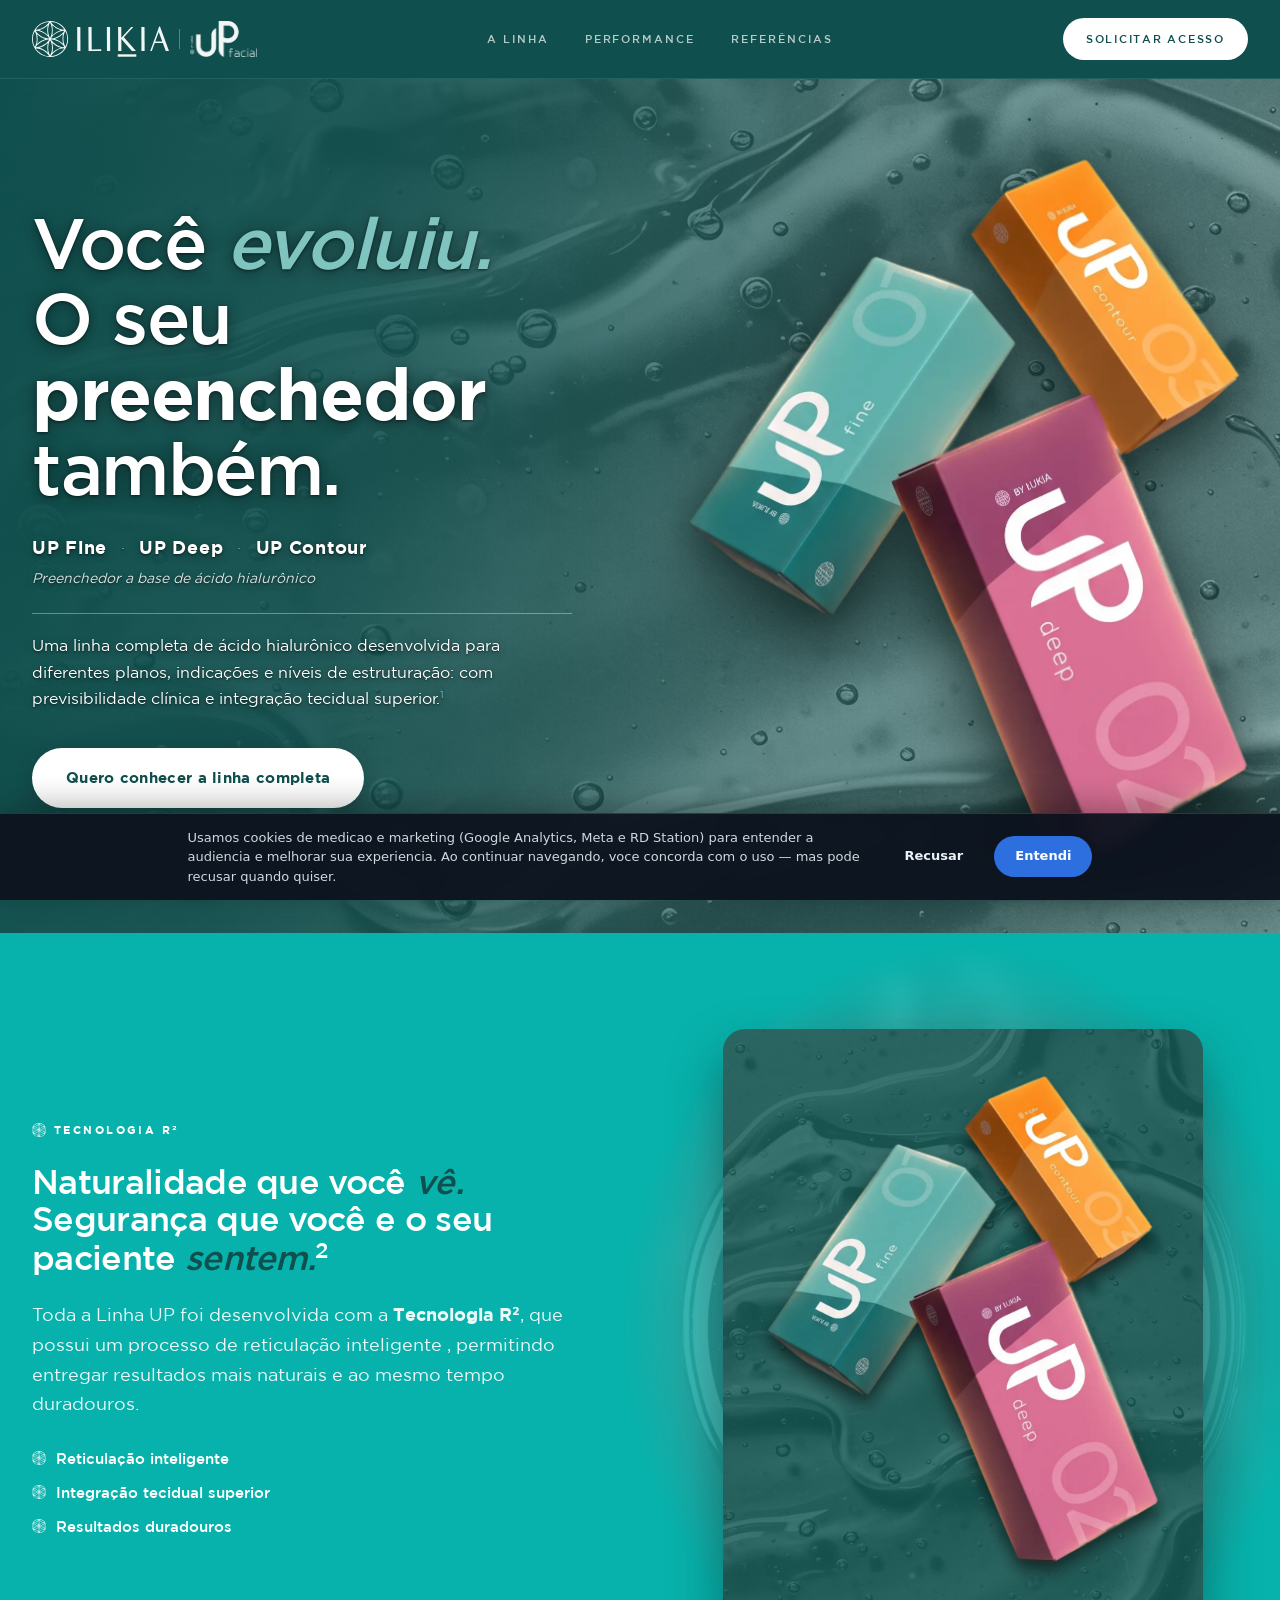
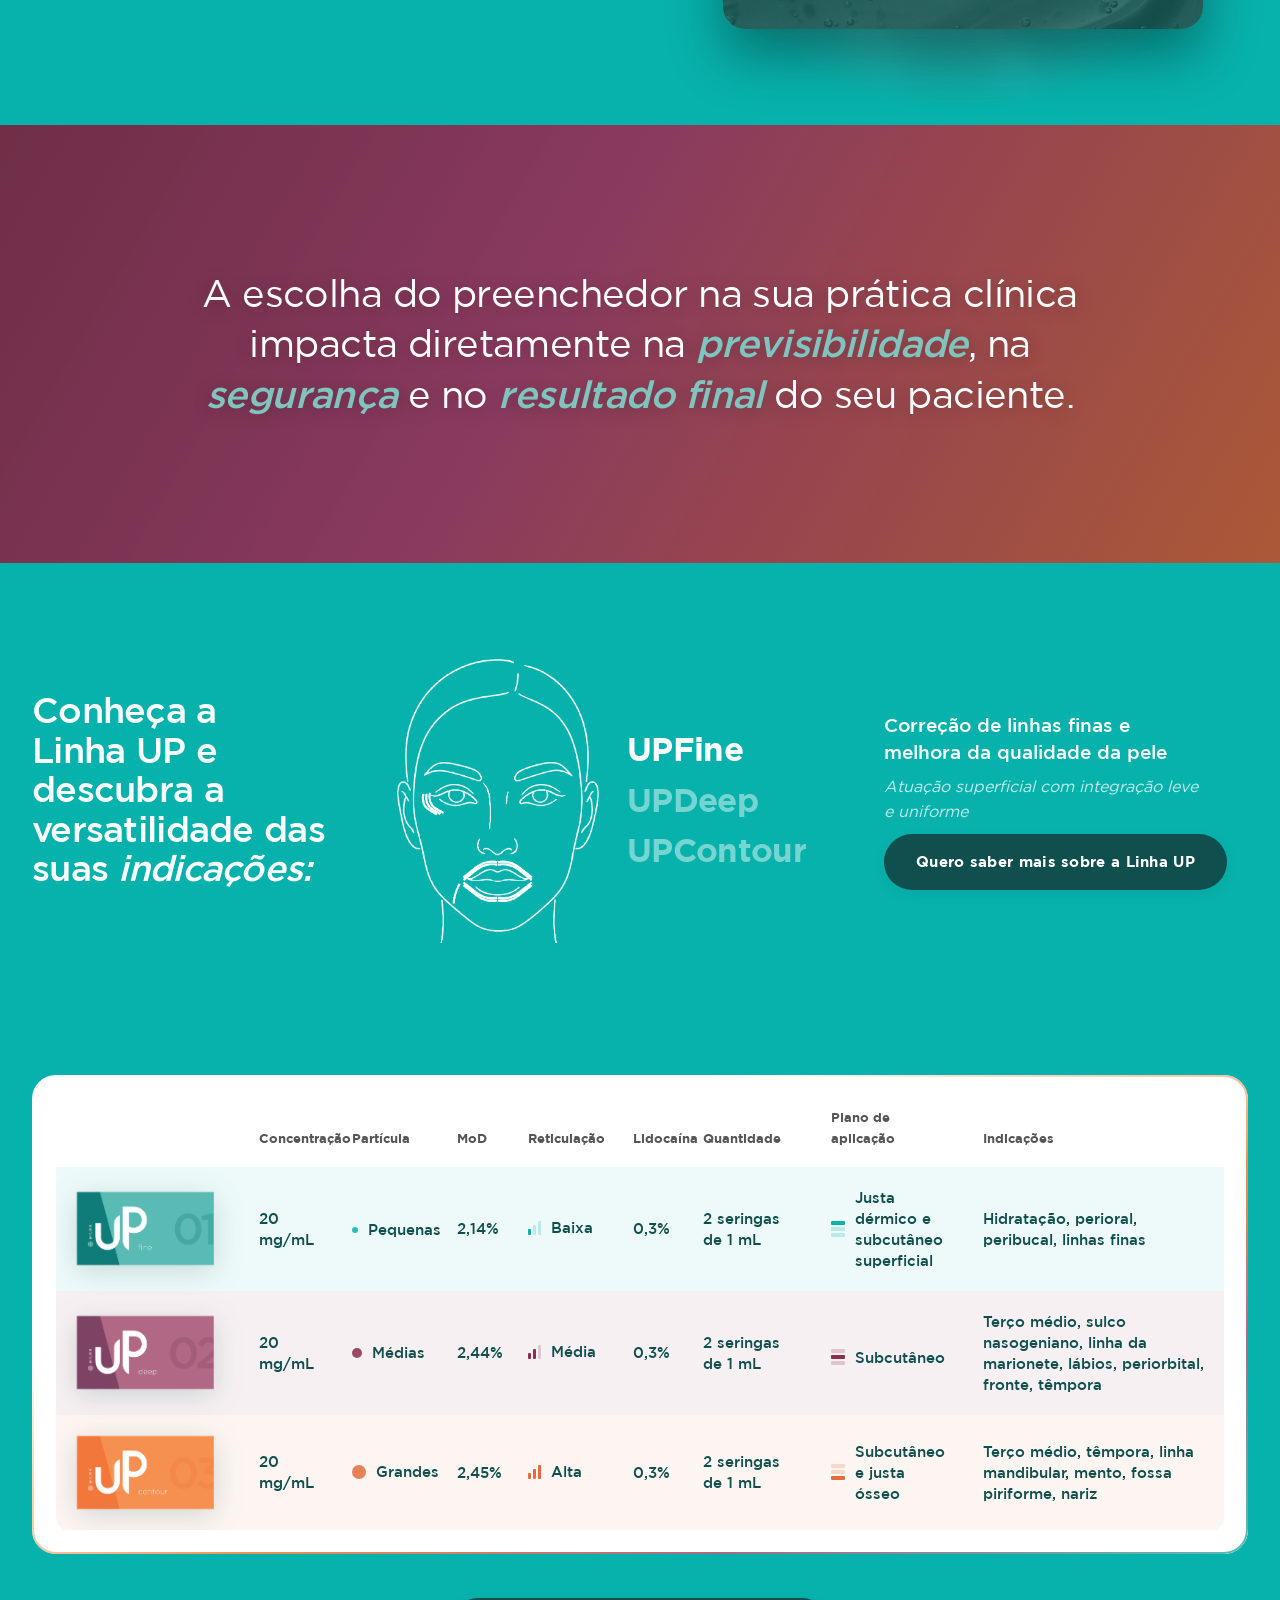
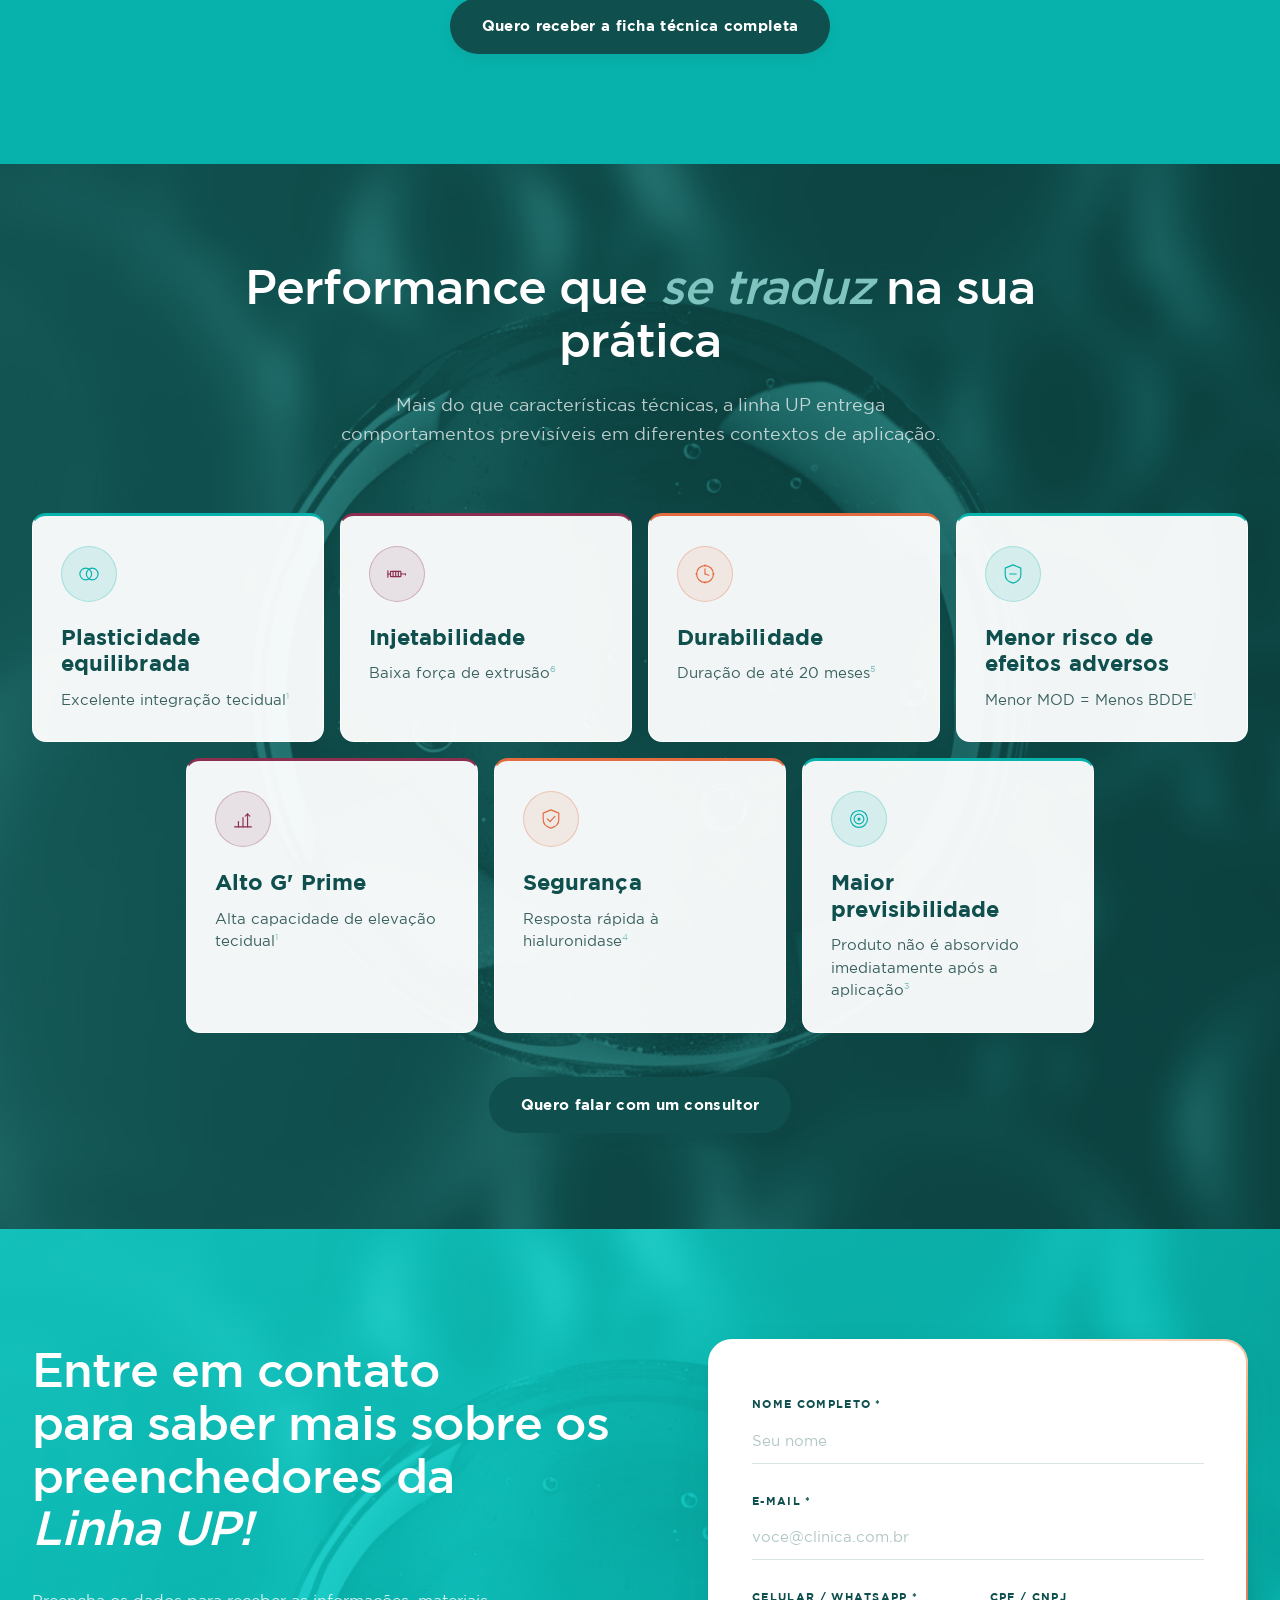
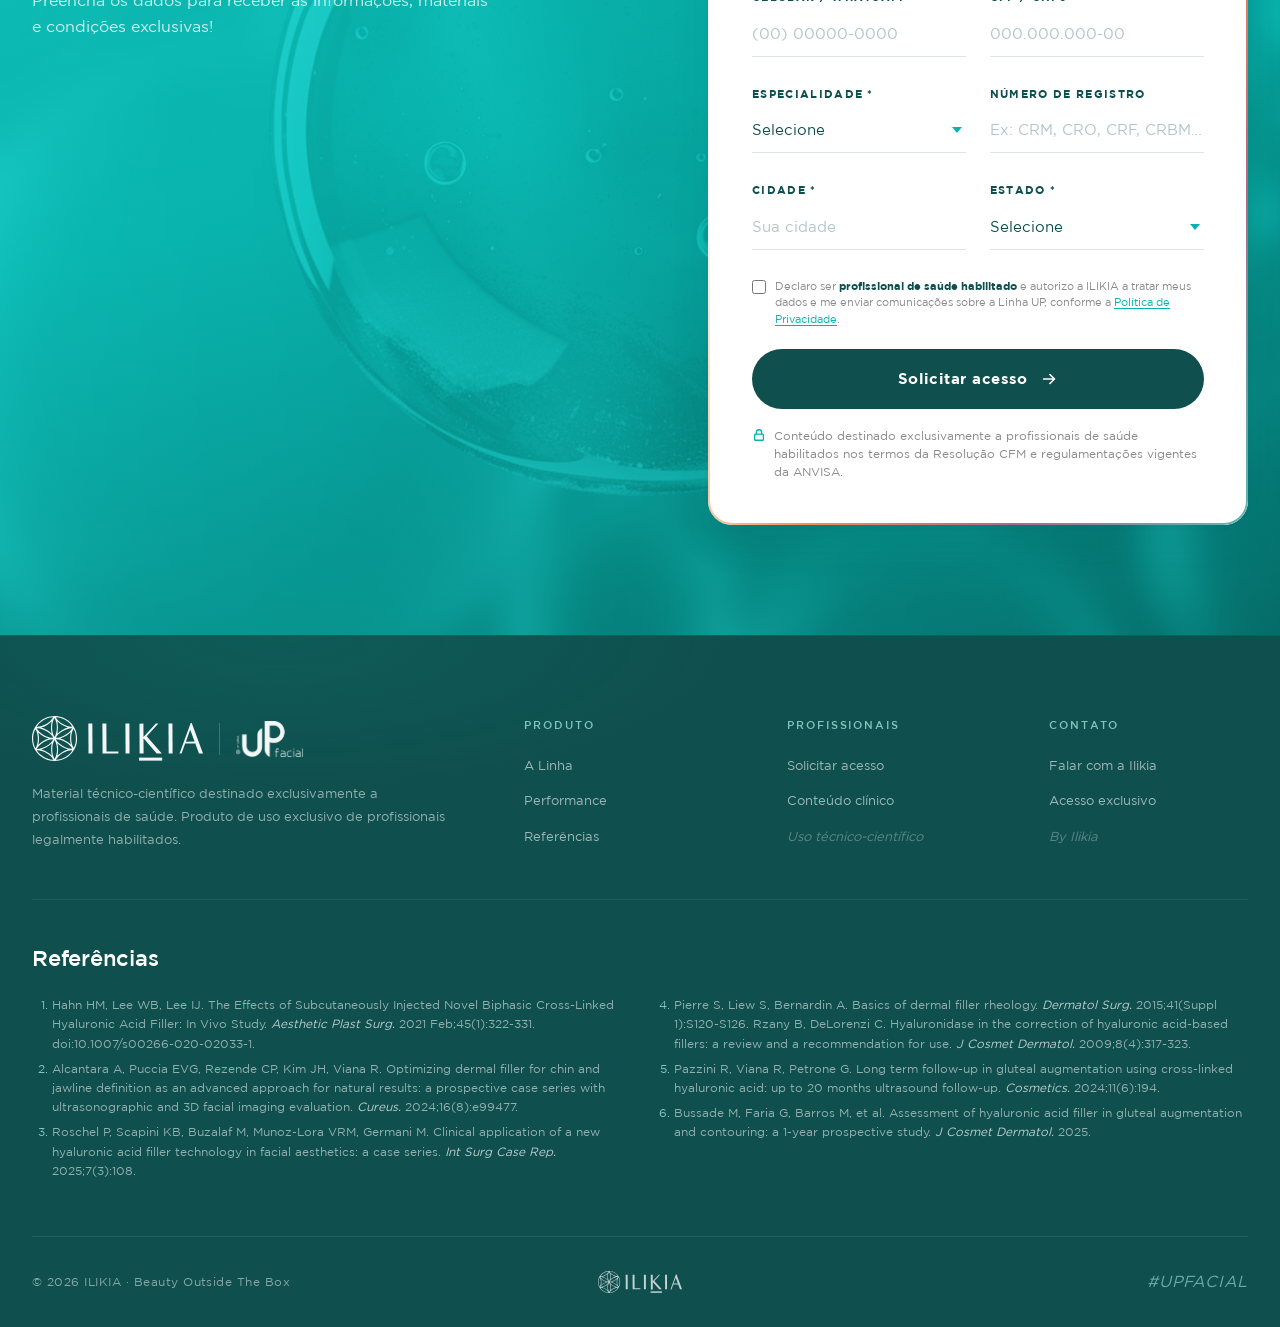
==== commit b3528ba3: "UP Facial: Tecnologia R² — teal do card mais rico (dessatura o cinza + tom do hero #31605e), bump v2" ====
--- a/index.html
+++ b/index.html
@@ -31,7 +31,7 @@
 <link href="https://fonts.googleapis.com/css2?family=Fraunces:ital,opsz,wght@0,9..144,300;0,9..144,400;0,9..144,500;0,9..144,600;1,9..144,300;1,9..144,400&display=swap" rel="stylesheet">
 <link rel="preload" as="font" type="font/woff2" href="assets/fonts/GothamBook.woff2" crossorigin>
 
-<link rel="stylesheet" href="style.css?v=28">
+<link rel="stylesheet" href="style.css?v=29">
 
   <!-- Tracking global ILIKIA/AICONIQ - Pixel + GA4 + CAPI (server-side) via gateway -->
   <script>window.__TRK__={brand:'ilikia',pixelId:'666277432116339',ga4Id:'',collect:'https://track-ilikia.koko.ag/collect'};</script>
@@ -48,7 +48,7 @@
     <a href="#" class="nav-logo" aria-label="ILIKIA · UP Facial">
       <img src="assets/images/logo-ilikia-std.svg" alt="ILIKIA" class="nav-logo-ilikia">
       <span class="nav-logo-sep"></span>
-      <img src="assets/images/logo-up-facial-deitada.png?v=28" alt="UP Facial" class="nav-logo-up">
+      <img src="assets/images/logo-up-facial-deitada.png?v=29" alt="UP Facial" class="nav-logo-up">
     </a>
     <div class="nav-links">
       <a href="#linha" class="nav-link">A Linha</a>
@@ -103,7 +103,7 @@
       <a href="#linha" class="btn-primary">Quero conhecer a linha completa</a>
     </div>
     <div class="hero-art" aria-hidden="true">
-      <img class="hero-prod" src="assets/images/hero-produtos-cut.webp?v=28" alt=""
+      <img class="hero-prod" src="assets/images/hero-produtos-cut.webp?v=29" alt=""
            decoding="async" fetchpriority="high">
     </div>
   </div>
@@ -178,7 +178,7 @@
         <!-- 18/07 (Mari 18:11): imagem oficial da Lívia (cena-5, os 3 produtos juntos) em ALTA
              no lugar do vídeo/poster antigo (baixa qualidade). O vídeo hero.mp4 fica guardado
              no repo (assets/videos) — pronto se quiserem movimento aqui depois. -->
-        <img class="s2-kv s2-kv-cena" src="assets/images/tecnologia-r2-card.jpg?v=28" alt="Linha UP: UP Fine, UP Deep e UP Contour" loading="lazy" decoding="async">
+        <img class="s2-kv s2-kv-cena" src="assets/images/tecnologia-r2-card.jpg?v=29" alt="Linha UP: UP Fine, UP Deep e UP Contour" loading="lazy" decoding="async">
       </div>
     </div>
   </div>
@@ -216,13 +216,13 @@
 
       <div class="hover-slider-images reveal">
         <div class="slide-image slide-fine" data-slide="0" data-active="true">
-          <img src="assets/images/up-fine.png?v=28" alt="UP Fine, áreas de aplicação">
+          <img src="assets/images/up-fine.png?v=29" alt="UP Fine, áreas de aplicação">
         </div>
         <div class="slide-image slide-deep" data-slide="1">
-          <img src="assets/images/up-deep.png?v=28" alt="UP Deep, áreas de aplicação">
+          <img src="assets/images/up-deep.png?v=29" alt="UP Deep, áreas de aplicação">
         </div>
         <div class="slide-image slide-contour" data-slide="2">
-          <img src="assets/images/up-contour.png?v=28" alt="UP Contour, áreas de aplicação">
+          <img src="assets/images/up-contour.png?v=29" alt="UP Contour, áreas de aplicação">
         </div>
       </div>
 
@@ -617,7 +617,7 @@
         <div class="footer-logo-pair">
           <img class="footer-product-logo" src="assets/images/logo-ilikia-std.svg" alt="ILIKIA">
           <span class="footer-logo-sep"></span>
-          <img class="footer-product-logo" src="assets/images/logo-up-facial-deitada.png?v=28" alt="UP Facial">
+          <img class="footer-product-logo" src="assets/images/logo-up-facial-deitada.png?v=29" alt="UP Facial">
         </div>
         <p class="footer-description">
           Material técnico-científico destinado exclusivamente a profissionais
@@ -676,7 +676,7 @@
   </div>
 </footer>
 
-<script src="script.js?v=28"></script>
+<script src="script.js?v=29"></script>
   <!-- ===== Aviso de cookies (modelo opt-out): tracking carrega por padrao; so para se "Recusar" ===== -->
   <style>
     #cookieBanner{position:fixed;left:0;right:0;bottom:0;z-index:99999;display:flex;gap:16px;align-items:center;justify-content:center;flex-wrap:wrap;padding:14px 20px;background:rgba(12,18,30,.95);backdrop-filter:blur(8px);-webkit-backdrop-filter:blur(8px);border-top:1px solid rgba(255,255,255,.14);color:#EEF2F8;font-family:system-ui,-apple-system,'Segoe UI',Roboto,sans-serif;box-shadow:0 -8px 30px rgba(0,0,0,.3);transform:translateY(110%);transition:transform .35s ease}
--- a/style.css
+++ b/style.css
@@ -2353,7 +2353,7 @@
 .hero--gel::after { content: none; }
 .hero--gel .hero-bg-layer {
   position: absolute; inset: 0; z-index: 0;
-  background: url('assets/images/hero-bg-gel.jpg?v=28') center/cover no-repeat;
+  background: url('assets/images/hero-bg-gel.jpg?v=29') center/cover no-repeat;
 }
 /* degradê só p/ legibilidade do texto à esquerda — suave, sem emenda */
 .hero--gel .hero-bg-layer::after {
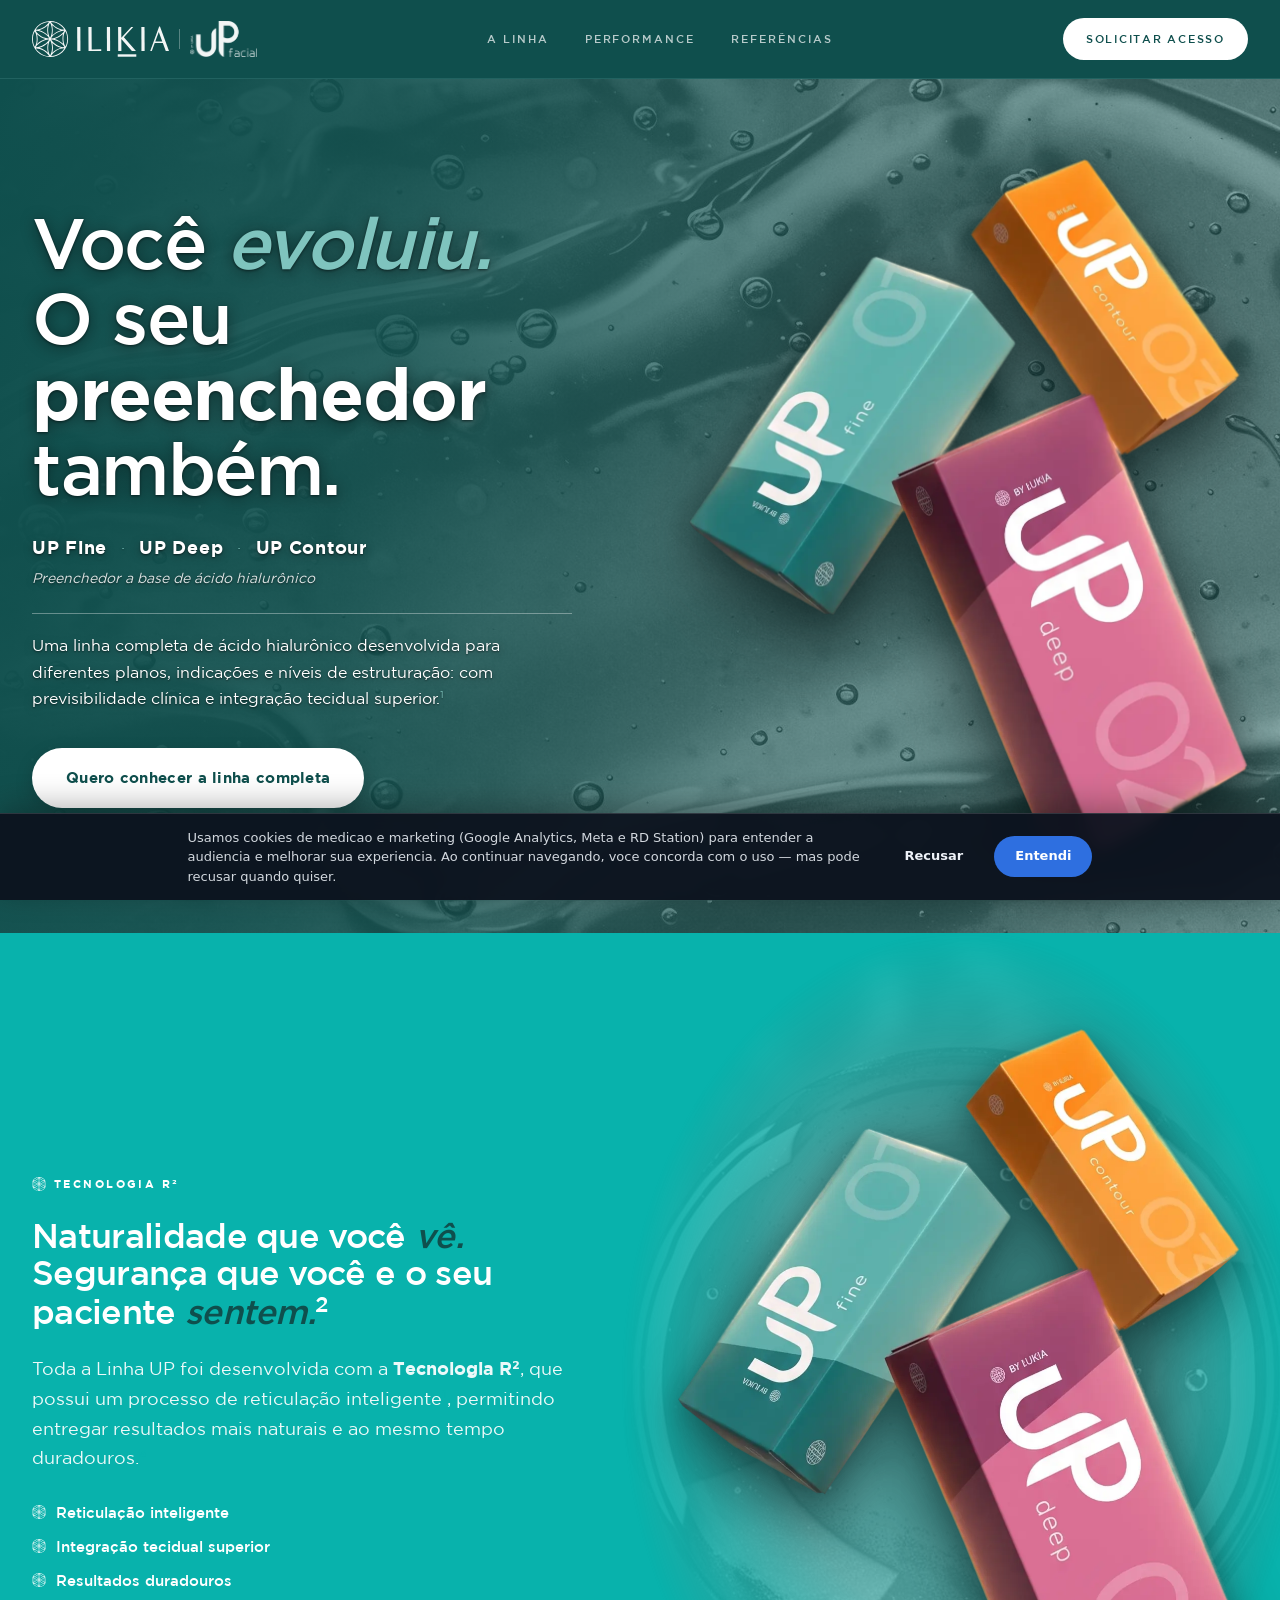
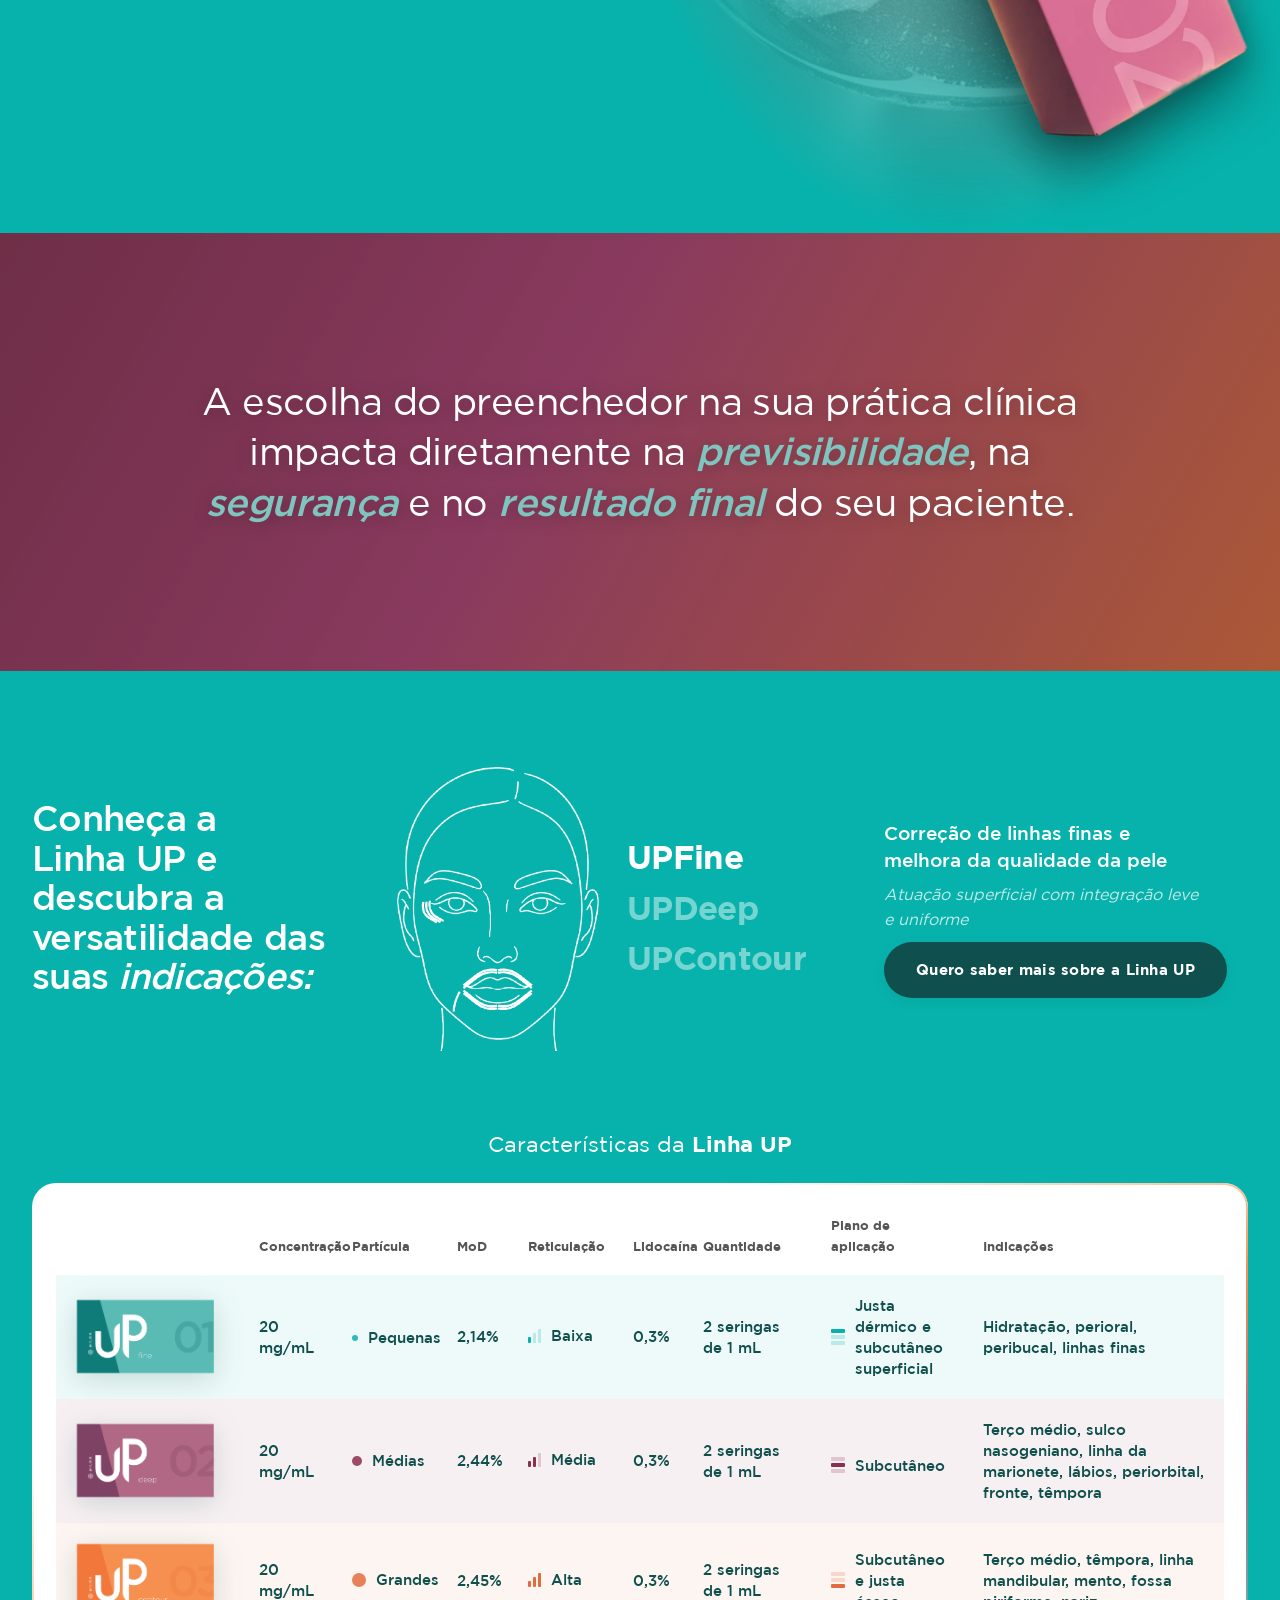
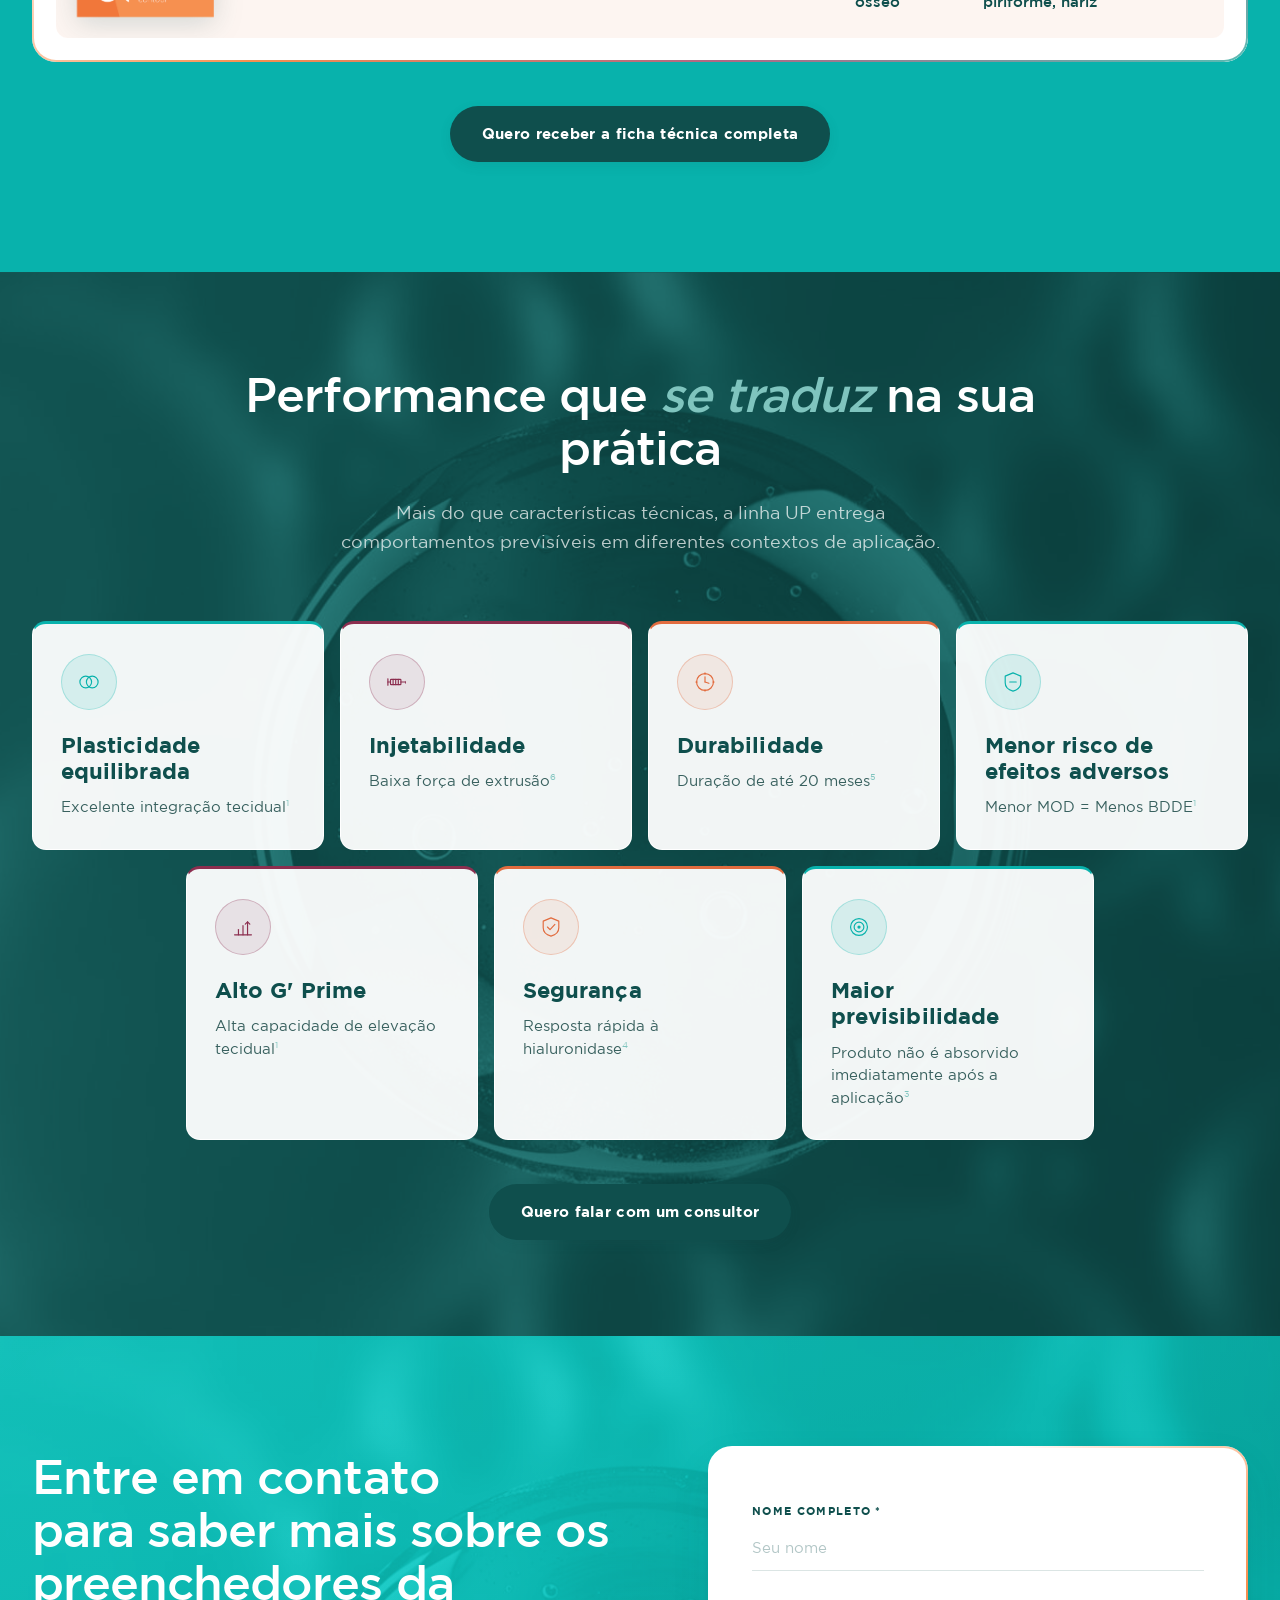
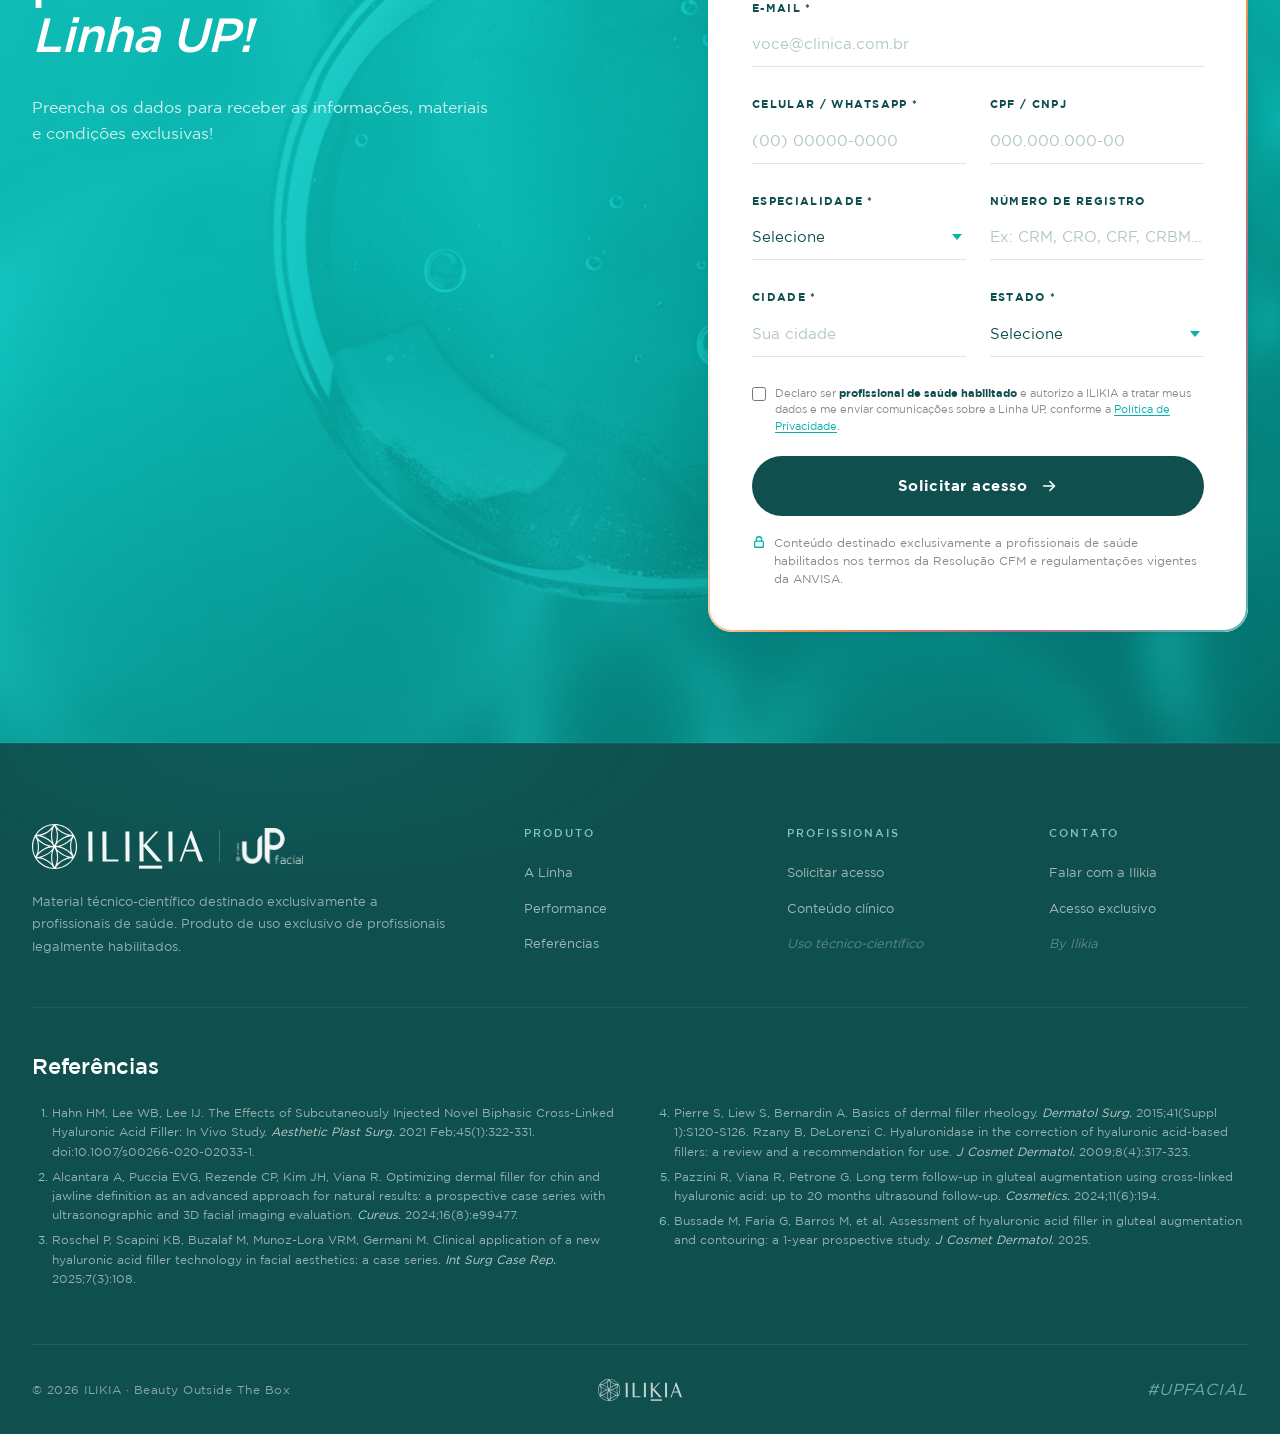
==== commit 3ecc2e28: "UP Facial: Tecnologia R² volta ao formato original — produtos em PNG transparente flutuando direto s" ====
--- a/index.html
+++ b/index.html
@@ -31,7 +31,7 @@
 <link href="https://fonts.googleapis.com/css2?family=Fraunces:ital,opsz,wght@0,9..144,300;0,9..144,400;0,9..144,500;0,9..144,600;1,9..144,300;1,9..144,400&display=swap" rel="stylesheet">
 <link rel="preload" as="font" type="font/woff2" href="assets/fonts/GothamBook.woff2" crossorigin>
 
-<link rel="stylesheet" href="style.css?v=29">
+<link rel="stylesheet" href="style.css?v=30">
 
   <!-- Tracking global ILIKIA/AICONIQ - Pixel + GA4 + CAPI (server-side) via gateway -->
   <script>window.__TRK__={brand:'ilikia',pixelId:'666277432116339',ga4Id:'',collect:'https://track-ilikia.koko.ag/collect'};</script>
@@ -48,7 +48,7 @@
     <a href="#" class="nav-logo" aria-label="ILIKIA · UP Facial">
       <img src="assets/images/logo-ilikia-std.svg" alt="ILIKIA" class="nav-logo-ilikia">
       <span class="nav-logo-sep"></span>
-      <img src="assets/images/logo-up-facial-deitada.png?v=29" alt="UP Facial" class="nav-logo-up">
+      <img src="assets/images/logo-up-facial-deitada.png?v=30" alt="UP Facial" class="nav-logo-up">
     </a>
     <div class="nav-links">
       <a href="#linha" class="nav-link">A Linha</a>
@@ -103,7 +103,7 @@
       <a href="#linha" class="btn-primary">Quero conhecer a linha completa</a>
     </div>
     <div class="hero-art" aria-hidden="true">
-      <img class="hero-prod" src="assets/images/hero-produtos-cut.webp?v=29" alt=""
+      <img class="hero-prod" src="assets/images/hero-produtos-cut.webp?v=30" alt=""
            decoding="async" fetchpriority="high">
     </div>
   </div>
@@ -175,10 +175,9 @@
           <span class="bubble b23"></span>
           <span class="bubble b24"></span>
         </div>
-        <!-- 18/07 (Mari 18:11): imagem oficial da Lívia (cena-5, os 3 produtos juntos) em ALTA
-             no lugar do vídeo/poster antigo (baixa qualidade). O vídeo hero.mp4 fica guardado
-             no repo (assets/videos) — pronto se quiserem movimento aqui depois. -->
-        <img class="s2-kv s2-kv-cena" src="assets/images/tecnologia-r2-card.jpg?v=29" alt="Linha UP: UP Fine, UP Deep e UP Contour" loading="lazy" decoding="async">
+        <!-- 18/07: formato ORIGINAL — produtos em PNG transparente (recorte limpo) flutuando
+             direto sobre o fundo da seção (bolhas + glow), sem card/moldura. Mesmo cutout do hero. -->
+        <img class="s2-kv" src="assets/images/hero-produtos-cut.webp?v=30" alt="Linha UP: UP Fine, UP Deep e UP Contour" loading="lazy" decoding="async">
       </div>
     </div>
   </div>
@@ -216,13 +215,13 @@
 
       <div class="hover-slider-images reveal">
         <div class="slide-image slide-fine" data-slide="0" data-active="true">
-          <img src="assets/images/up-fine.png?v=29" alt="UP Fine, áreas de aplicação">
+          <img src="assets/images/up-fine.png?v=30" alt="UP Fine, áreas de aplicação">
         </div>
         <div class="slide-image slide-deep" data-slide="1">
-          <img src="assets/images/up-deep.png?v=29" alt="UP Deep, áreas de aplicação">
+          <img src="assets/images/up-deep.png?v=30" alt="UP Deep, áreas de aplicação">
         </div>
         <div class="slide-image slide-contour" data-slide="2">
-          <img src="assets/images/up-contour.png?v=29" alt="UP Contour, áreas de aplicação">
+          <img src="assets/images/up-contour.png?v=30" alt="UP Contour, áreas de aplicação">
         </div>
       </div>
 
@@ -617,7 +616,7 @@
         <div class="footer-logo-pair">
           <img class="footer-product-logo" src="assets/images/logo-ilikia-std.svg" alt="ILIKIA">
           <span class="footer-logo-sep"></span>
-          <img class="footer-product-logo" src="assets/images/logo-up-facial-deitada.png?v=29" alt="UP Facial">
+          <img class="footer-product-logo" src="assets/images/logo-up-facial-deitada.png?v=30" alt="UP Facial">
         </div>
         <p class="footer-description">
           Material técnico-científico destinado exclusivamente a profissionais
@@ -676,7 +675,7 @@
   </div>
 </footer>
 
-<script src="script.js?v=29"></script>
+<script src="script.js?v=30"></script>
   <!-- ===== Aviso de cookies (modelo opt-out): tracking carrega por padrao; so para se "Recusar" ===== -->
   <style>
     #cookieBanner{position:fixed;left:0;right:0;bottom:0;z-index:99999;display:flex;gap:16px;align-items:center;justify-content:center;flex-wrap:wrap;padding:14px 20px;background:rgba(12,18,30,.95);backdrop-filter:blur(8px);-webkit-backdrop-filter:blur(8px);border-top:1px solid rgba(255,255,255,.14);color:#EEF2F8;font-family:system-ui,-apple-system,'Segoe UI',Roboto,sans-serif;box-shadow:0 -8px 30px rgba(0,0,0,.3);transform:translateY(110%);transition:transform .35s ease}
--- a/style.css
+++ b/style.css
@@ -2353,7 +2353,7 @@
 .hero--gel::after { content: none; }
 .hero--gel .hero-bg-layer {
   position: absolute; inset: 0; z-index: 0;
-  background: url('assets/images/hero-bg-gel.jpg?v=29') center/cover no-repeat;
+  background: url('assets/images/hero-bg-gel.jpg?v=30') center/cover no-repeat;
 }
 /* degradê só p/ legibilidade do texto à esquerda — suave, sem emenda */
 .hero--gel .hero-bg-layer::after {
@@ -2380,9 +2380,6 @@
   .hero--gel .hero-art .hero-prod { max-height: none; width: 88%; margin: 0 auto; display: block; }
 }
 
-/* --- vídeo reaproveitado na Tecnologia R² --- */
-.s2-kv-video { display: block; border-radius: 20px; }
-
 /* --- CORES v2 nos blocos ("uma cor só na LP" — Mari): pullquote com wash
        vinho→laranja + topo dos cards de performance nas 3 cores da linha --- */
 .pullquote .pullquote-overlay {
@@ -2393,17 +2390,14 @@
 .performance-grid .perf-card:nth-child(3n) { border-top-color: var(--up-contour); }
 
 /* ============================================================
-   18/07 (Mari 18:11) — imagem da Lívia na R² + blindagem do fantasma "ups"
+   18/07 — Tecnologia R² volta ao formato ORIGINAL (caixas-kv-3d): produtos
+   em PNG transparente flutuando DIRETO sobre o fundo da seção (bolhas + glow),
+   SEM card/moldura. Usa a base .s2-kv (drop-shadow nas caixas). Blindagem "ups".
    ============================================================ */
-/* card da cena-5 na Tecnologia R² (retrato, emoldurado, sem dominar a seção) */
-.s2-kv-cena {
-  width: auto; max-width: 100%; height: auto; max-height: 600px;
-  margin: 0 auto; display: block;
-  border-radius: 22px;
-  filter: none;
-  box-shadow: 0 26px 54px rgba(0, 20, 20, 0.4);
-}
-@media (max-width: 880px) { .s2-kv-cena { max-height: 480px; } }
+/* drop-shadow sutil NAS CAIXAS (não no container) — refina a base p/ o cutout limpo */
+.s2-kv {
+  filter: drop-shadow(0 24px 30px rgba(0, 20, 20, 0.42)) drop-shadow(0 8px 12px rgba(0, 20, 20, 0.28));
+}
 
 /* BLINDAGEM do fantasma "ups": além do opacity:0, garante que a cópia
    duplicada NUNCA renderize até o título ficar ativo (visibility). Custo zero,
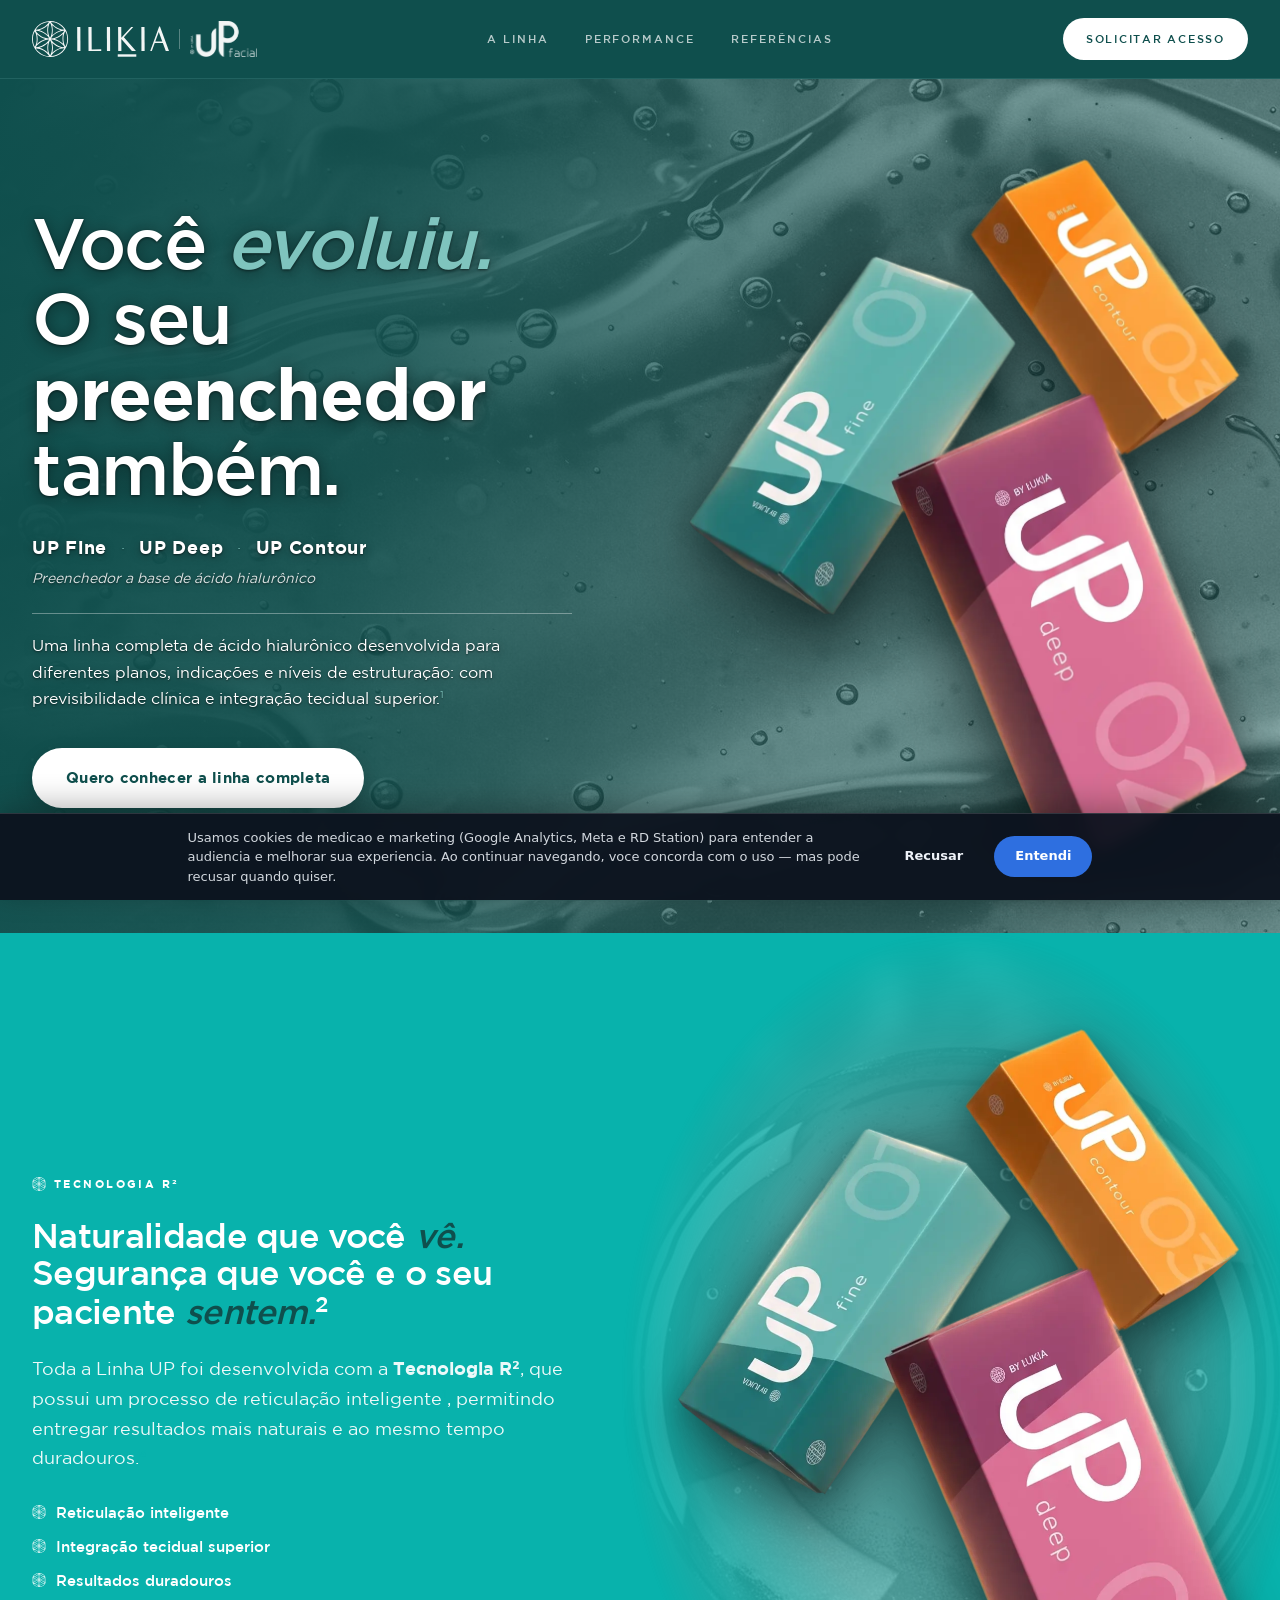
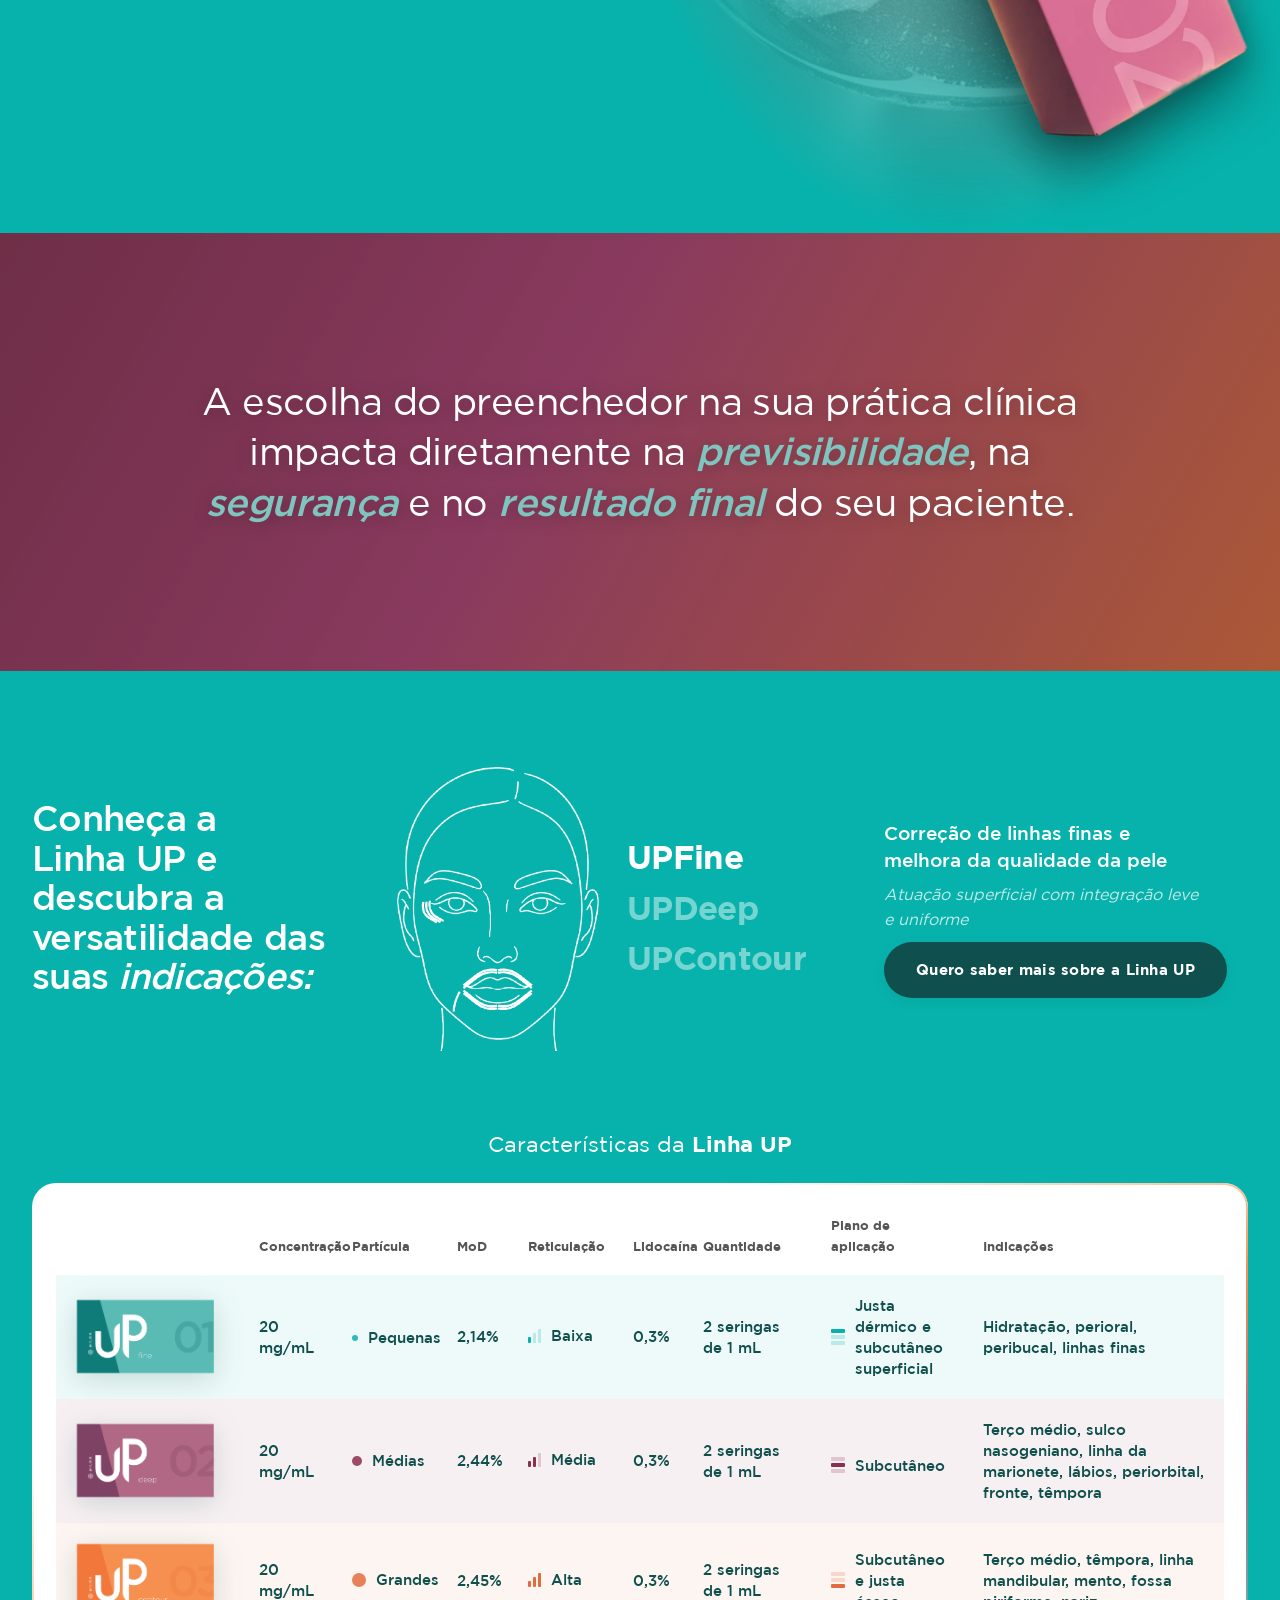
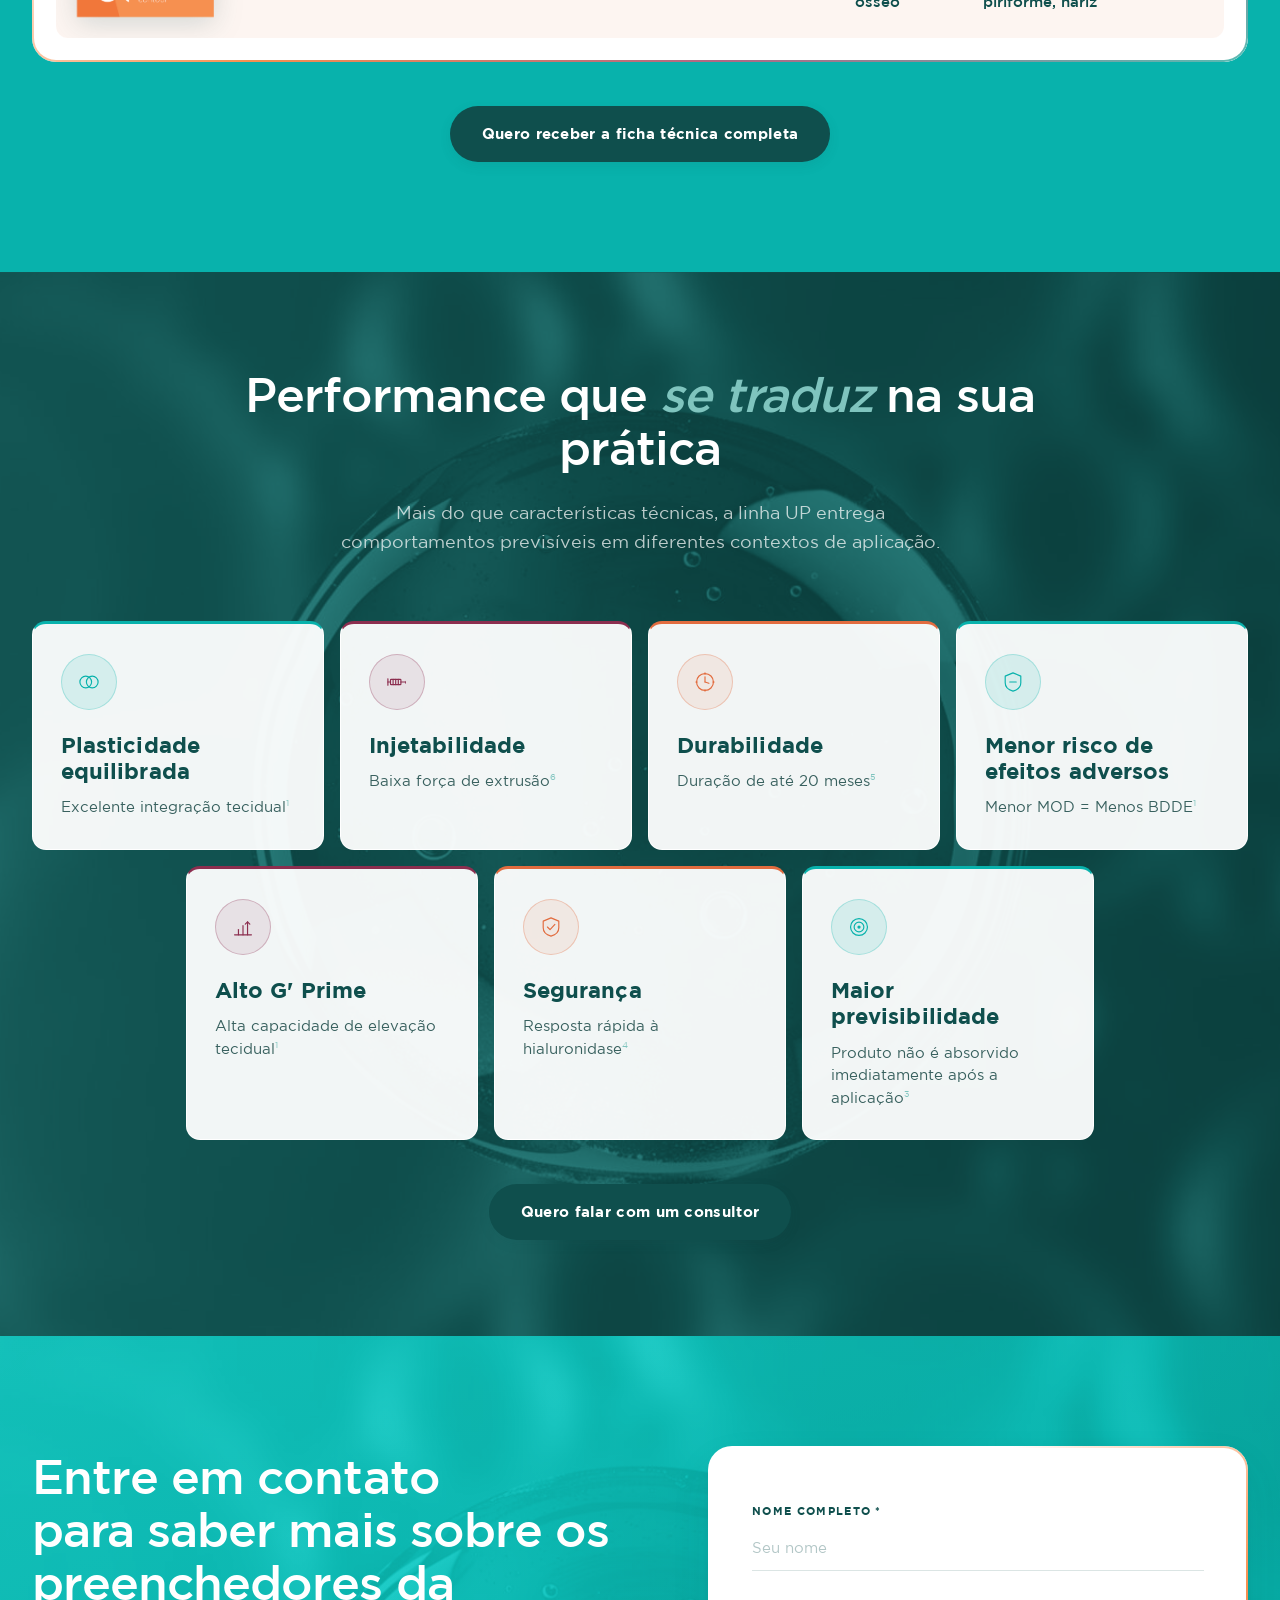
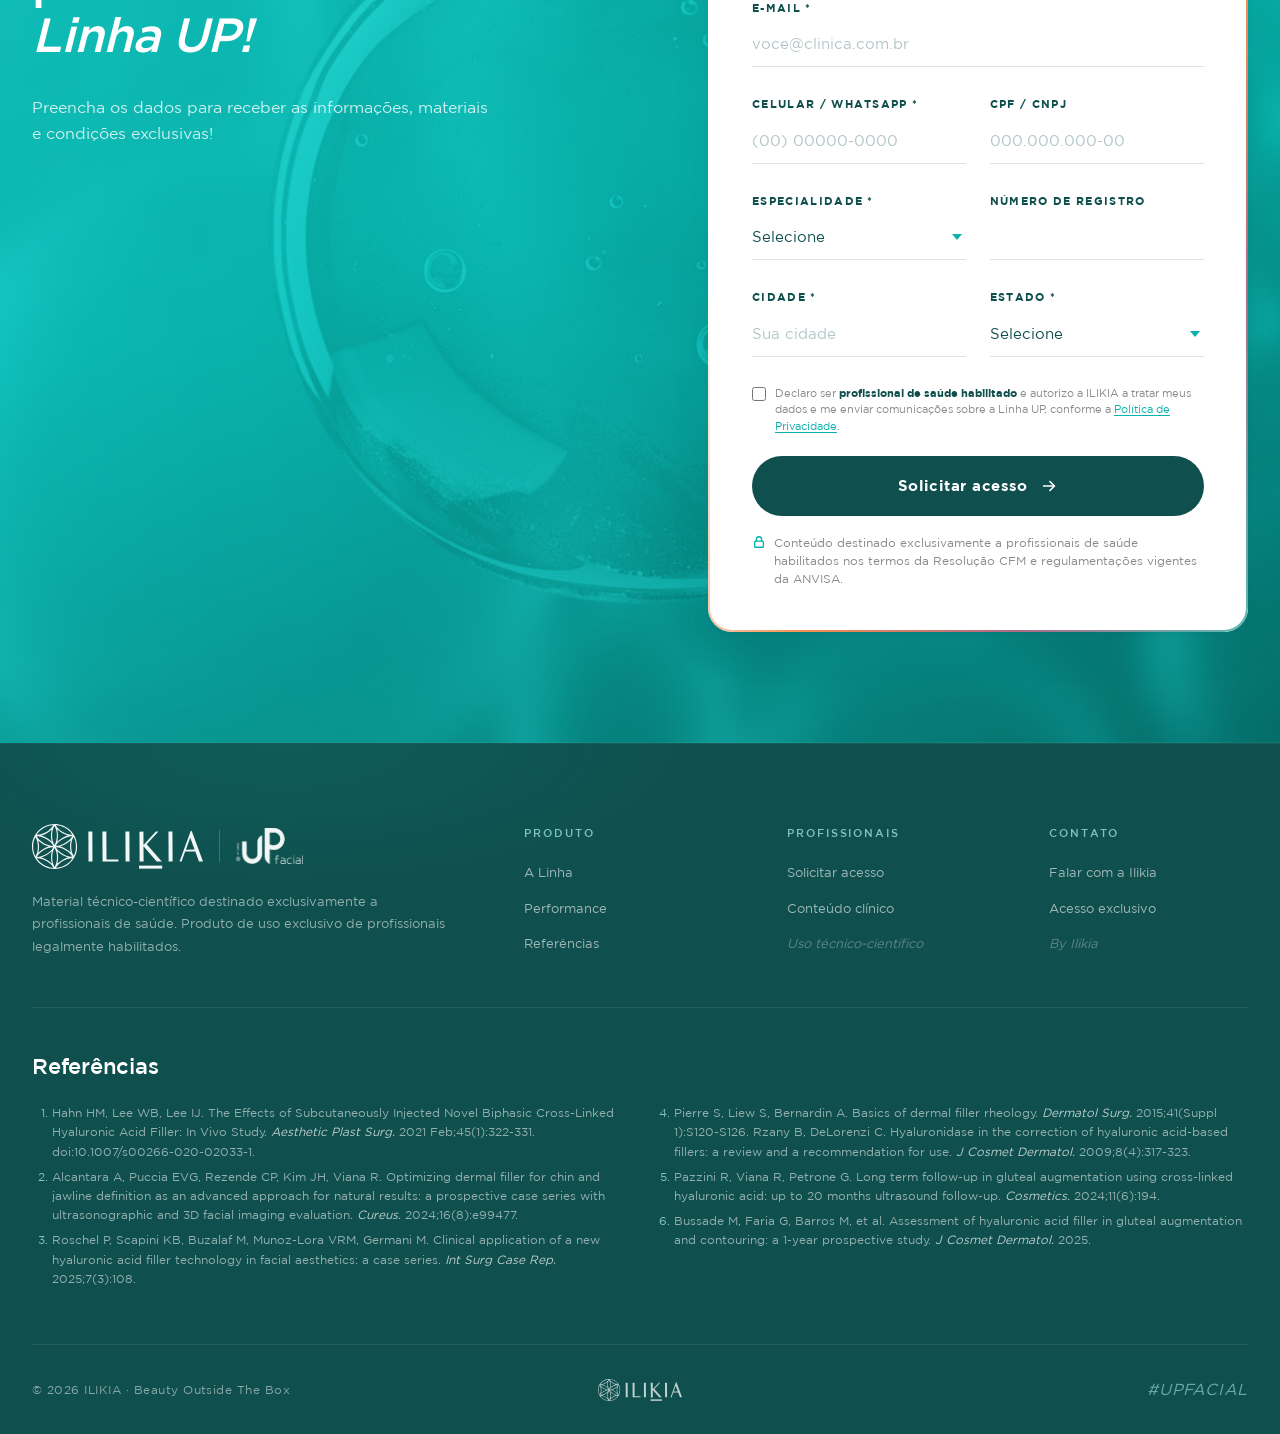
==== commit 495f1110: "[ajustes 21/07] remove exemplo de resposta do campo de registro" ====
--- a/index.html
+++ b/index.html
@@ -529,7 +529,7 @@
           </div>
           <div class="form-field">
             <label for="f-crm">Número de Registro</label>
-            <input id="f-crm" name="crm" type="text" placeholder="Ex: CRM, CRO, CRF, CRBM…">
+            <input id="f-crm" name="crm" type="text">
           </div>
         </div>
         <div class="form-row two">
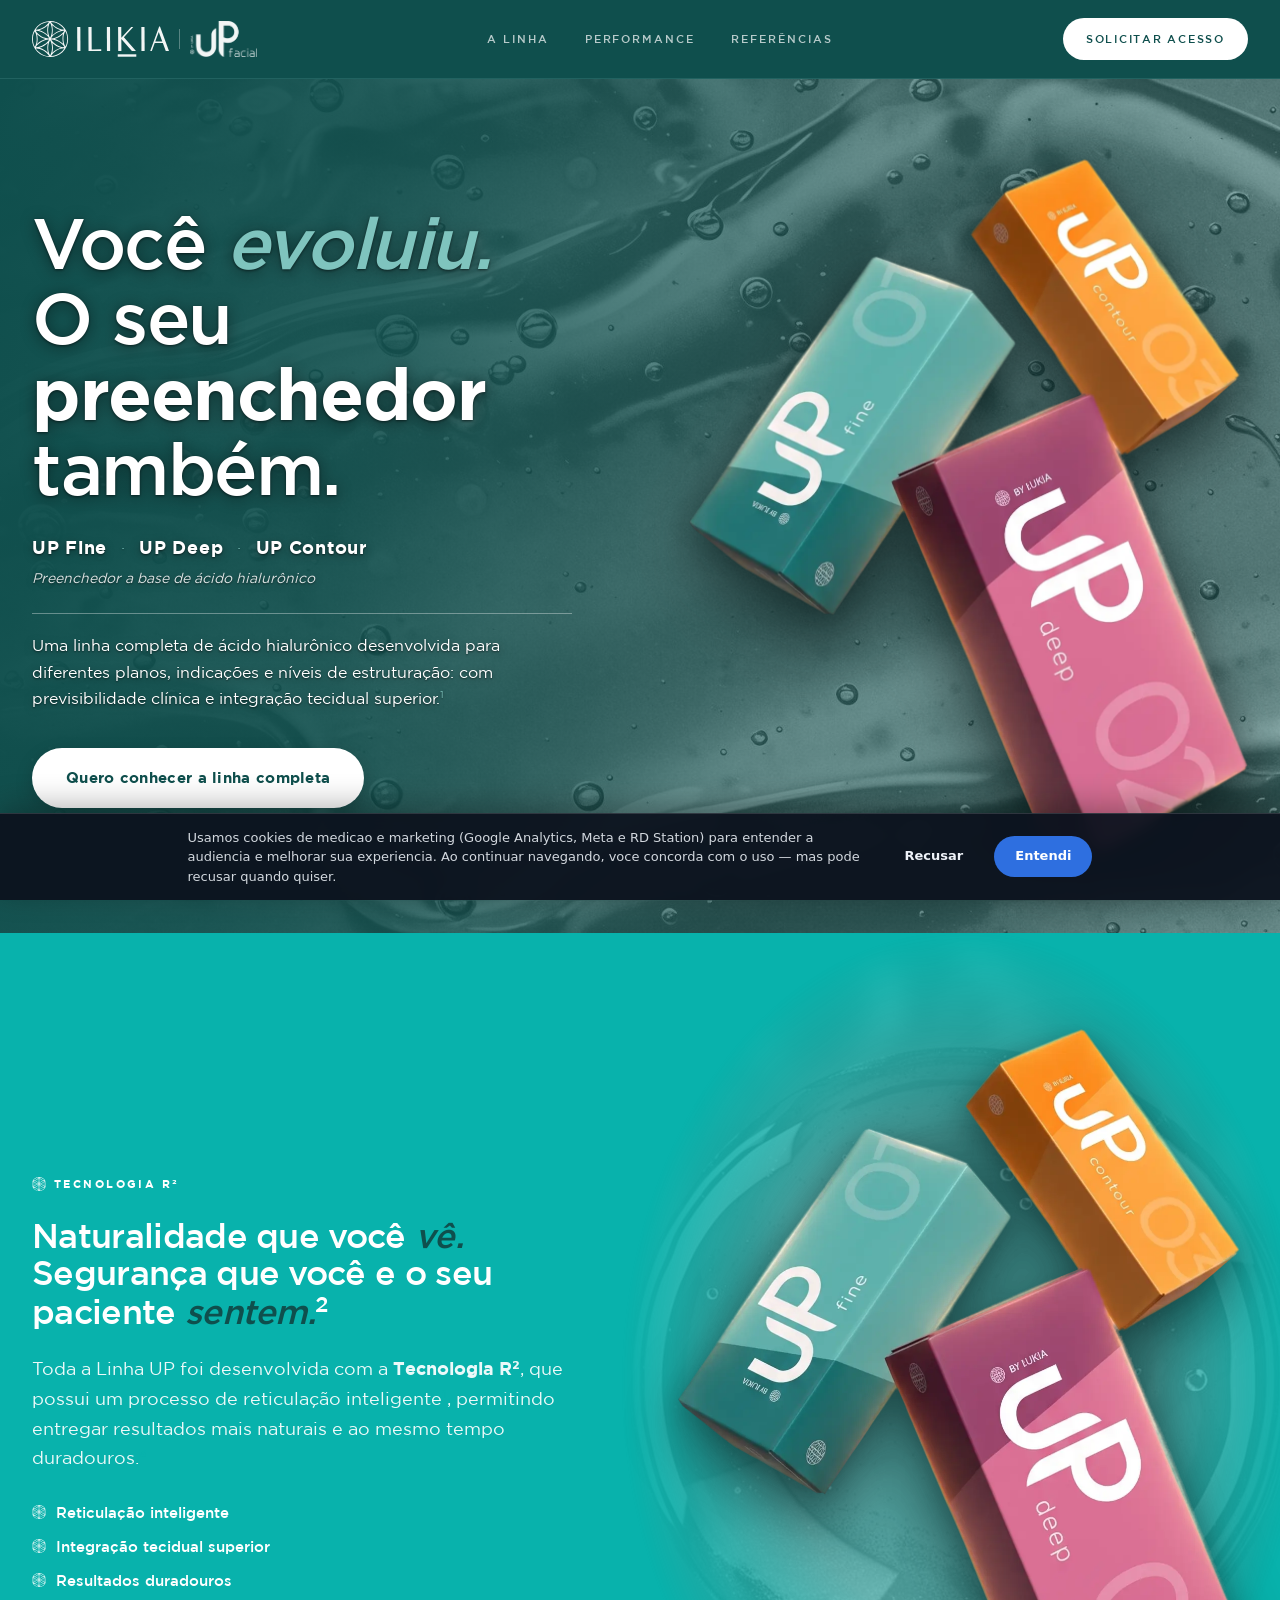
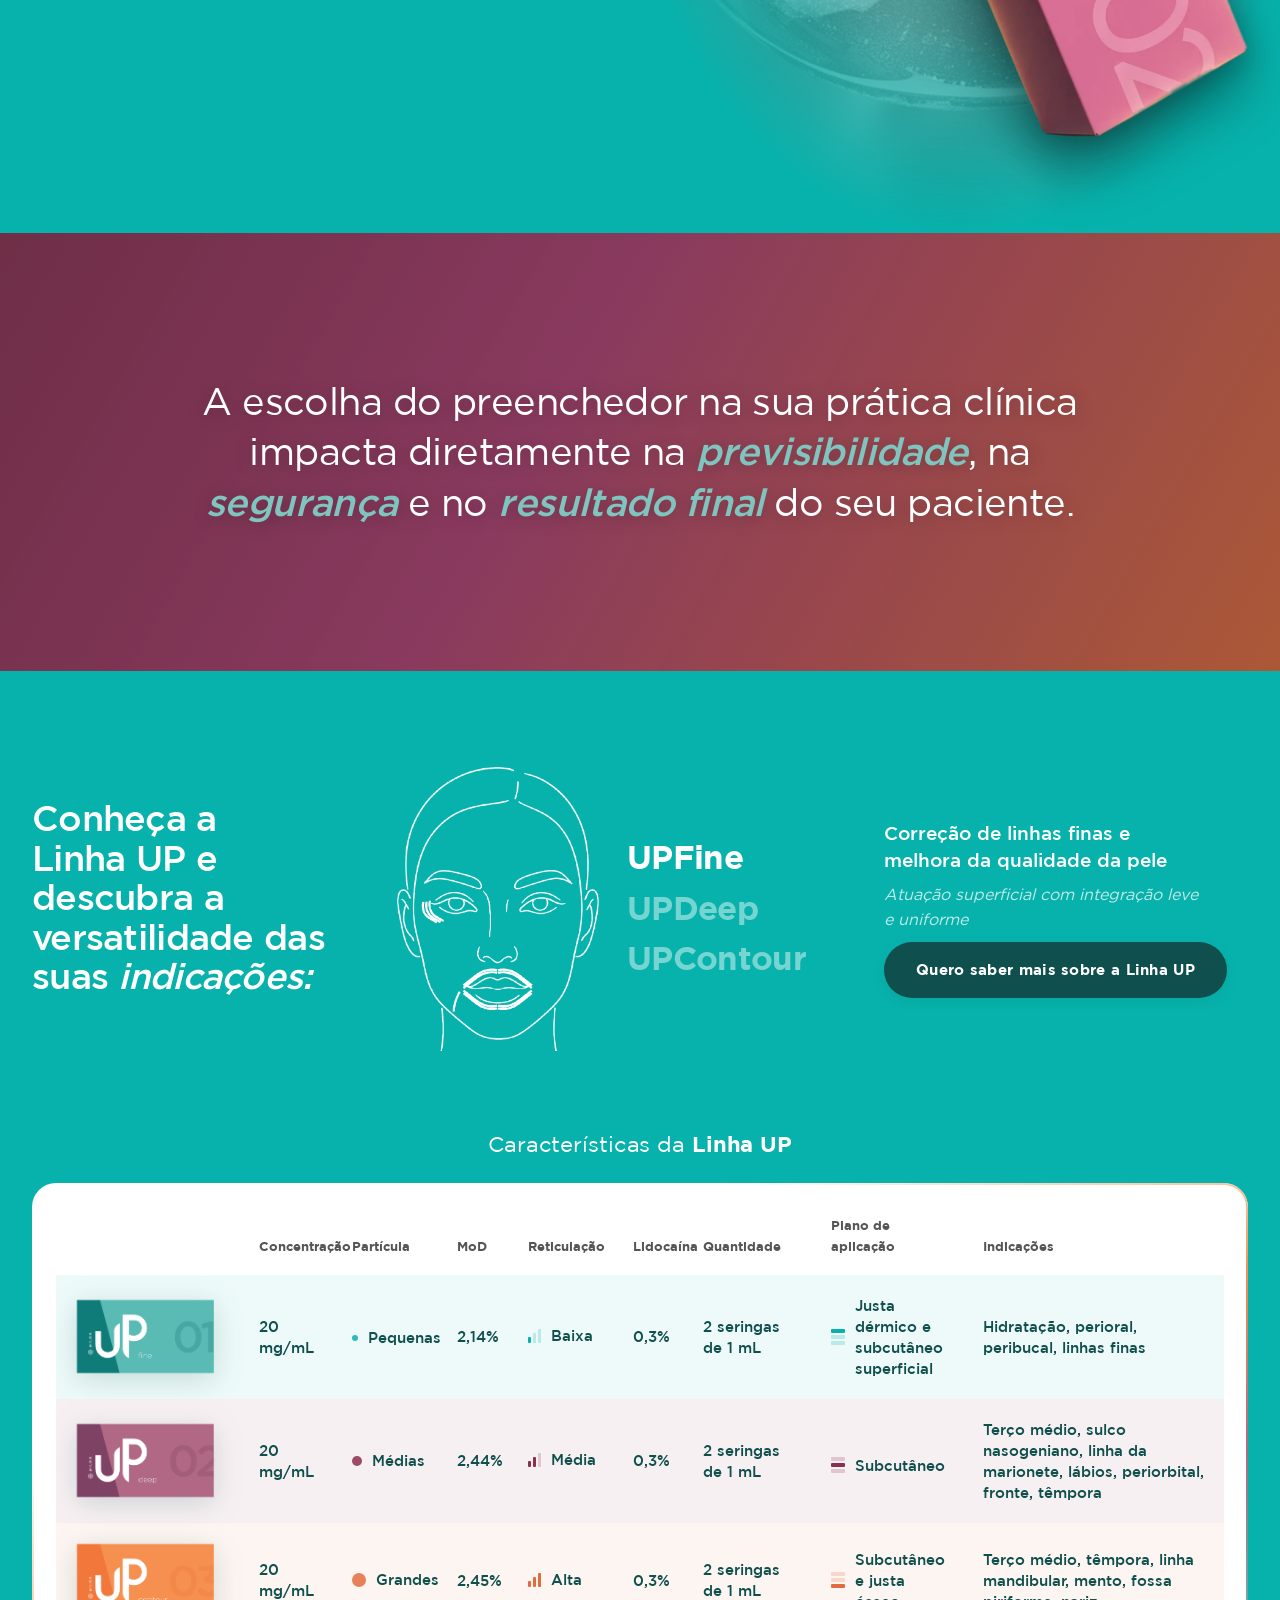
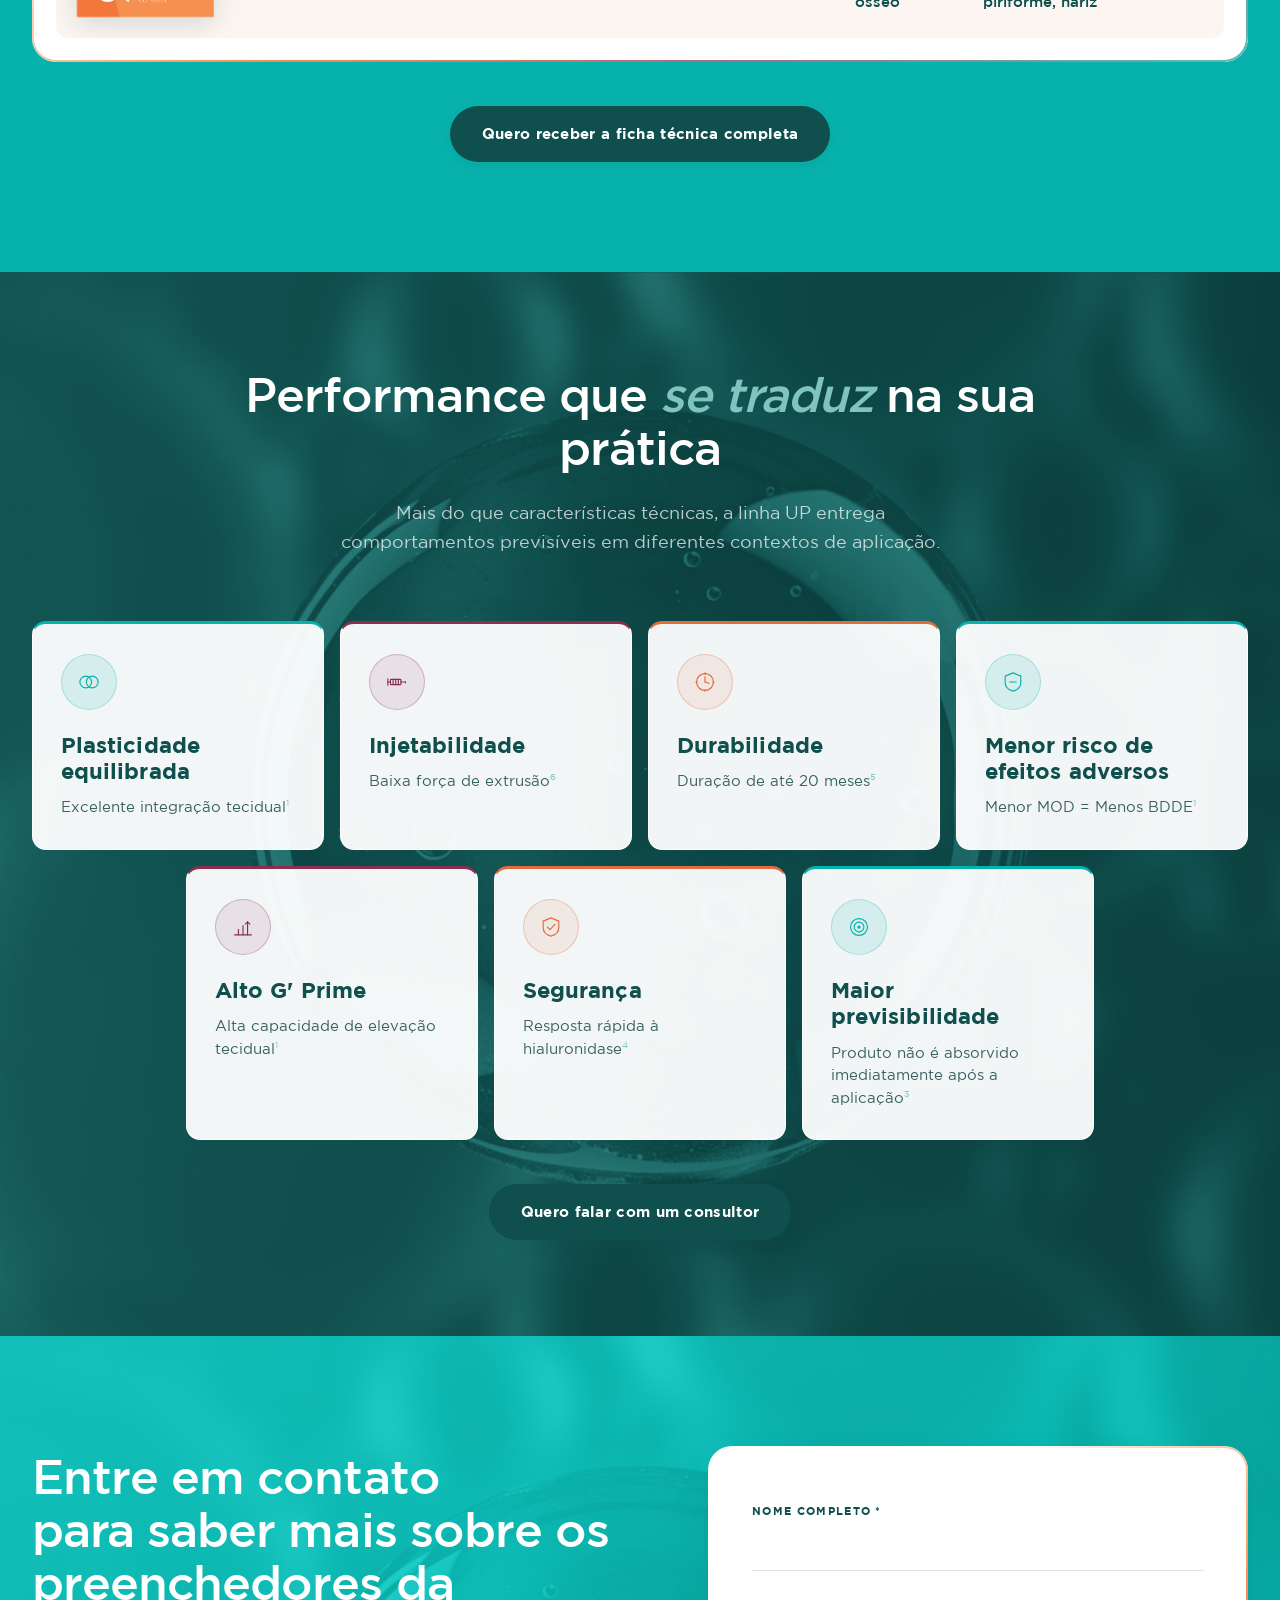
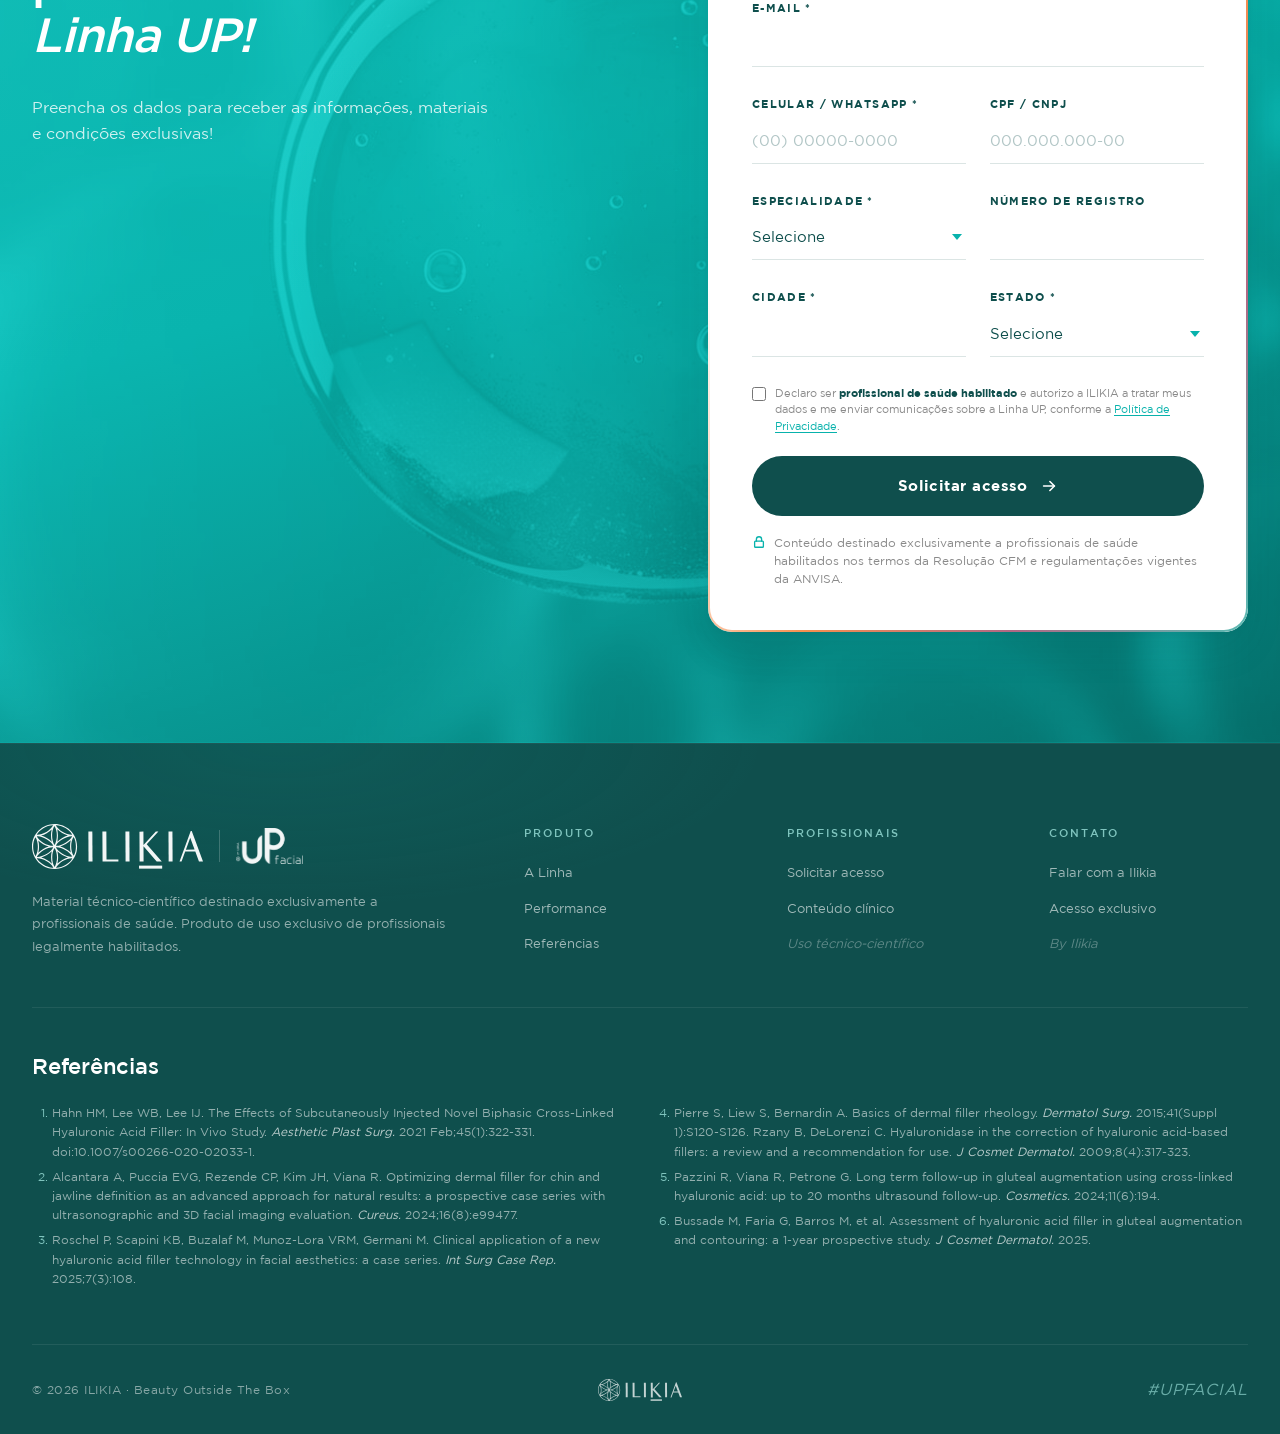
==== commit 3290f8c9: "[ajustes 21/07] remove exemplos de resposta dos demais campos do form (nome, e-mail, cidade)" ====
--- a/index.html
+++ b/index.html
@@ -496,13 +496,13 @@
         <div class="form-row">
           <div class="form-field">
             <label for="f-nome">Nome completo *</label>
-            <input id="f-nome" name="nome" type="text" placeholder="Seu nome" required>
+            <input id="f-nome" name="nome" type="text" required>
           </div>
         </div>
         <div class="form-row">
           <div class="form-field">
             <label for="f-email">E-mail *</label>
-            <input id="f-email" name="email" type="email" placeholder="voce@clinica.com.br" required>
+            <input id="f-email" name="email" type="email" required>
           </div>
         </div>
         <div class="form-row two">
@@ -535,7 +535,7 @@
         <div class="form-row two">
           <div class="form-field">
             <label for="f-cidade">Cidade *</label>
-            <input id="f-cidade" name="cidade" type="text" placeholder="Sua cidade" required>
+            <input id="f-cidade" name="cidade" type="text" required>
           </div>
           <div class="form-field">
             <label for="f-uf">Estado *</label>
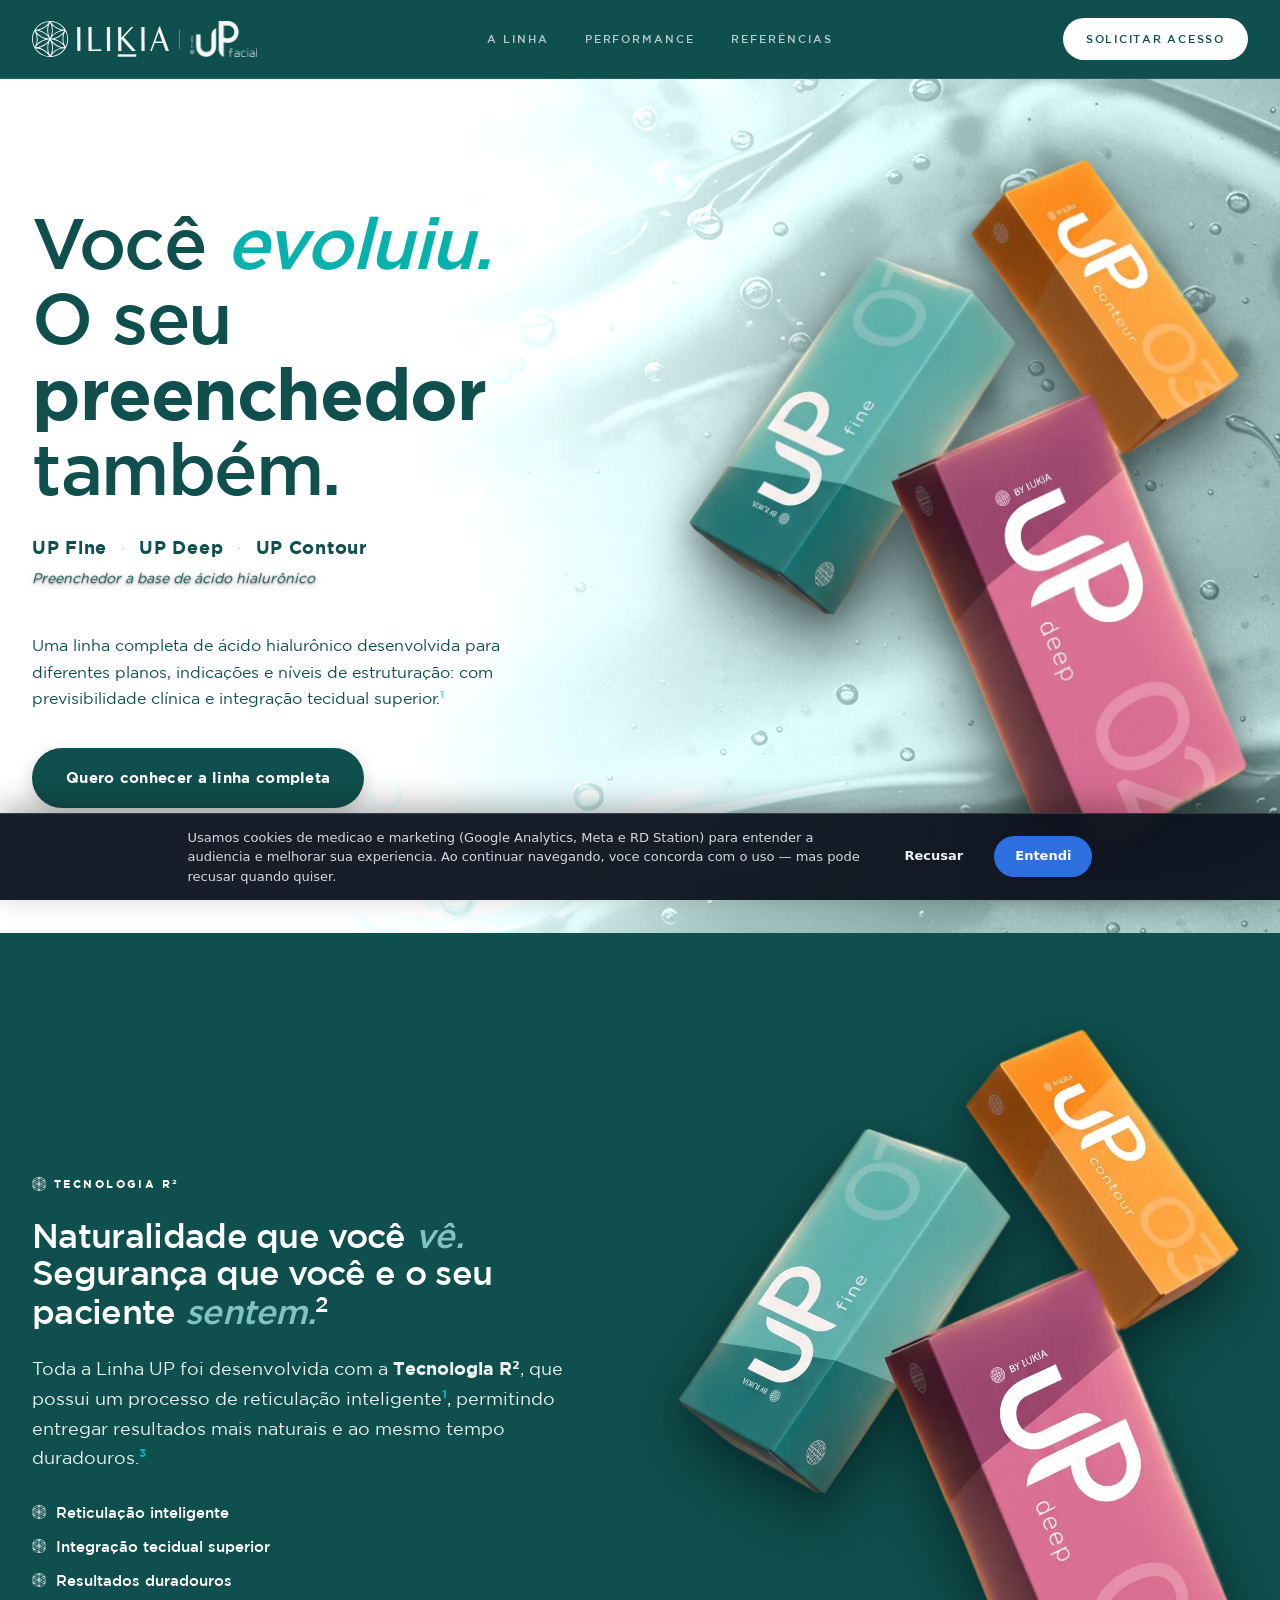
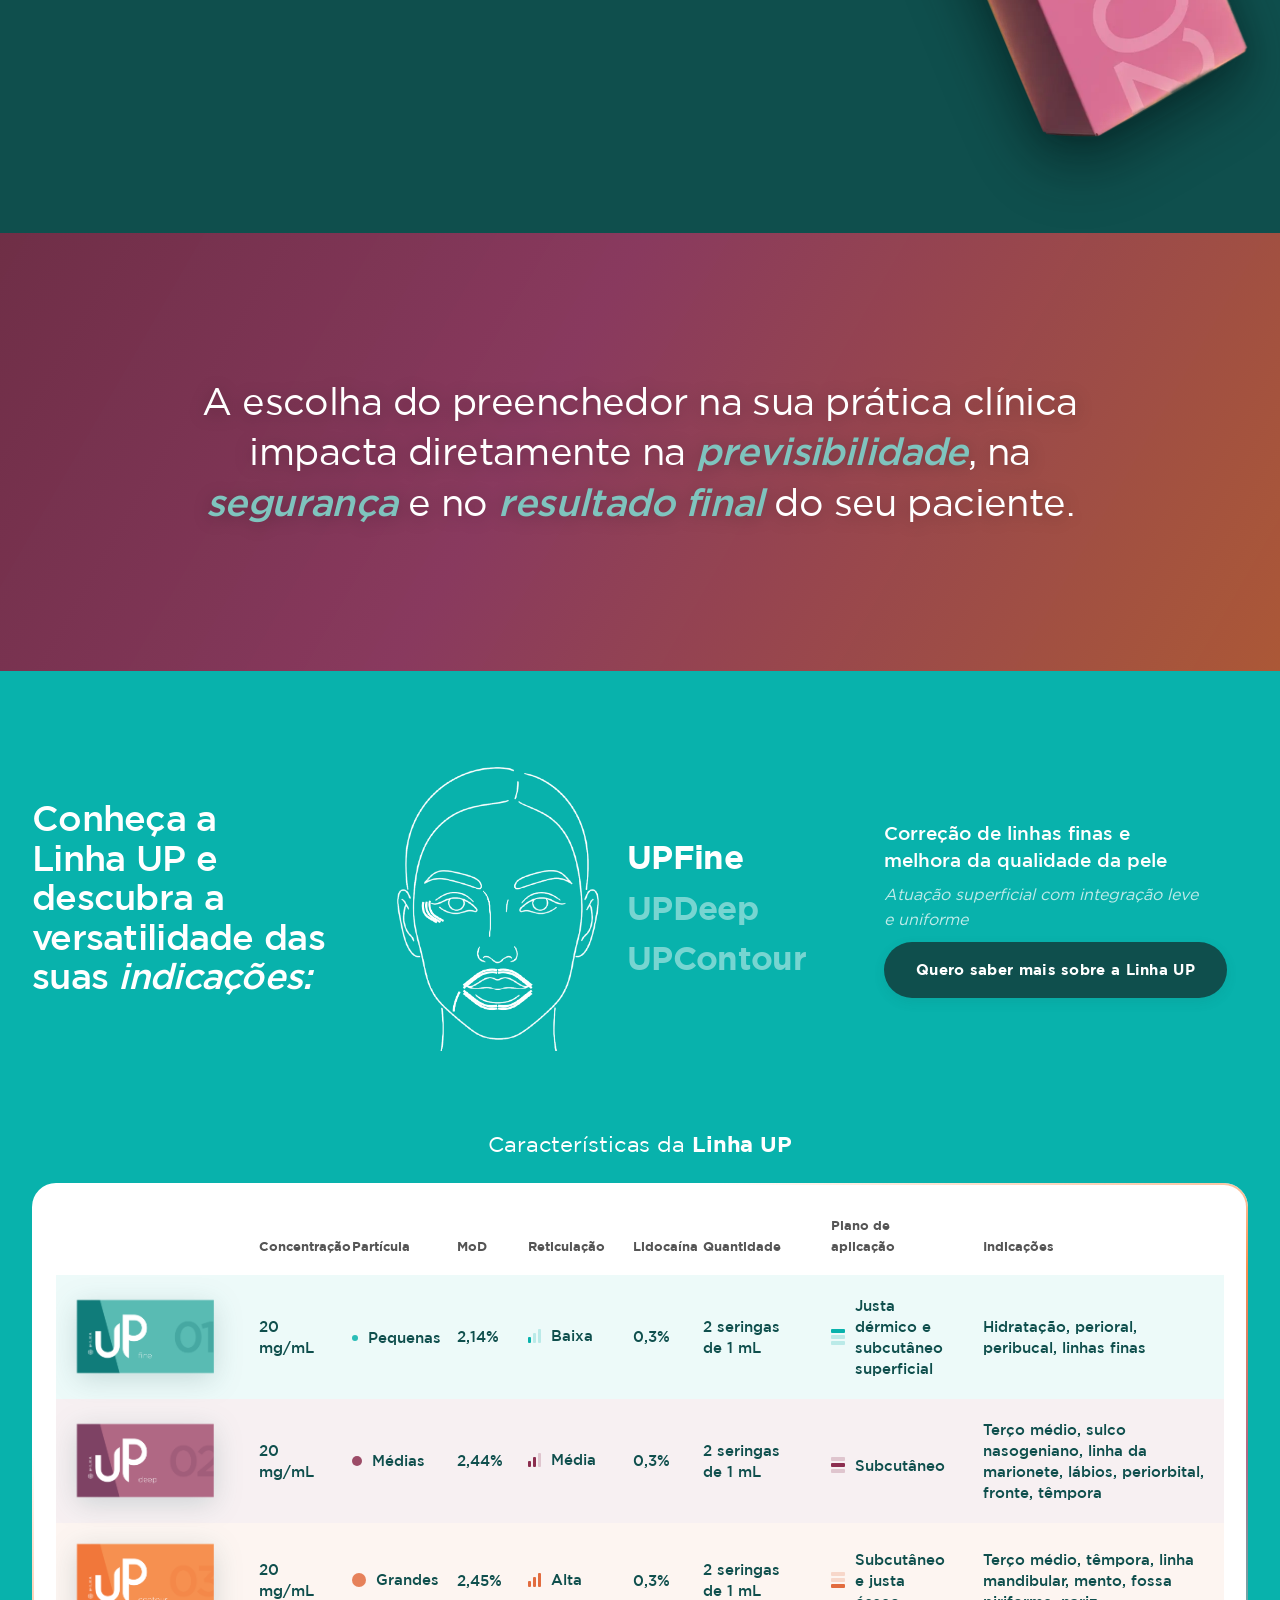
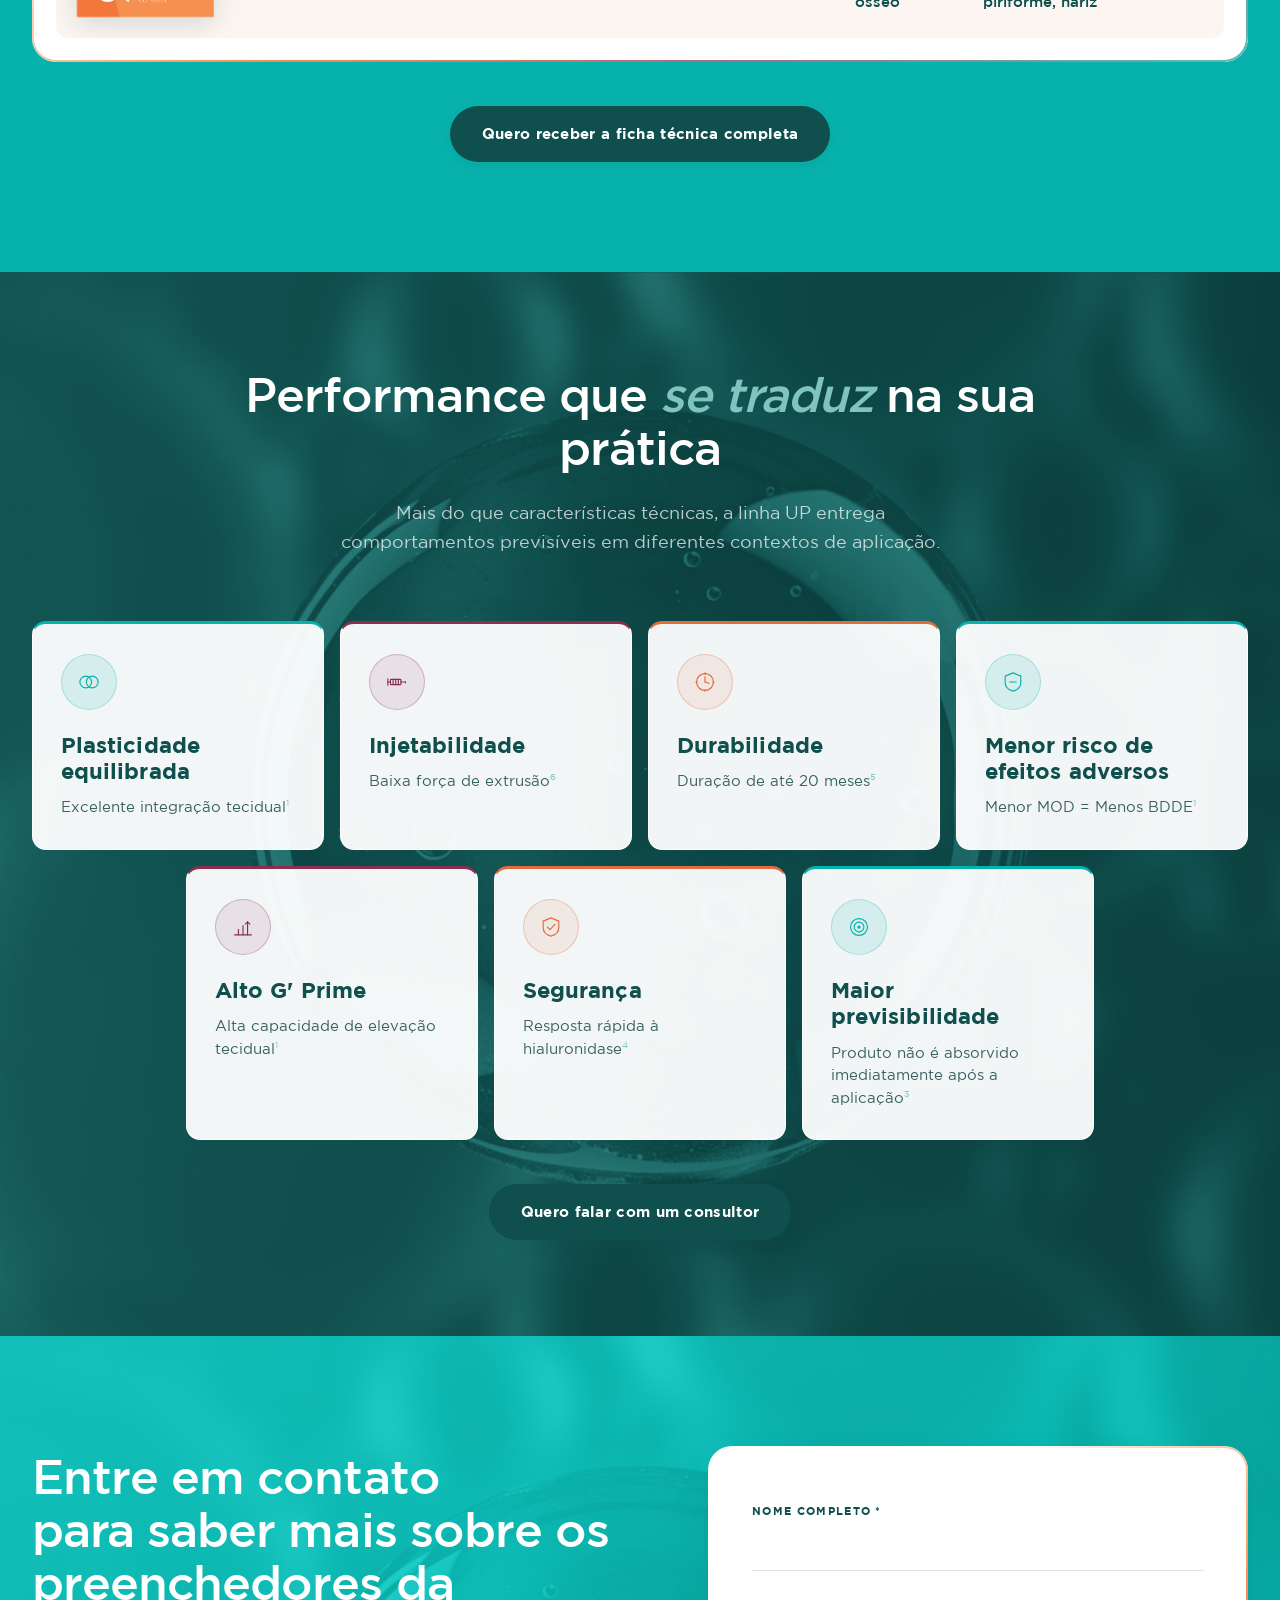
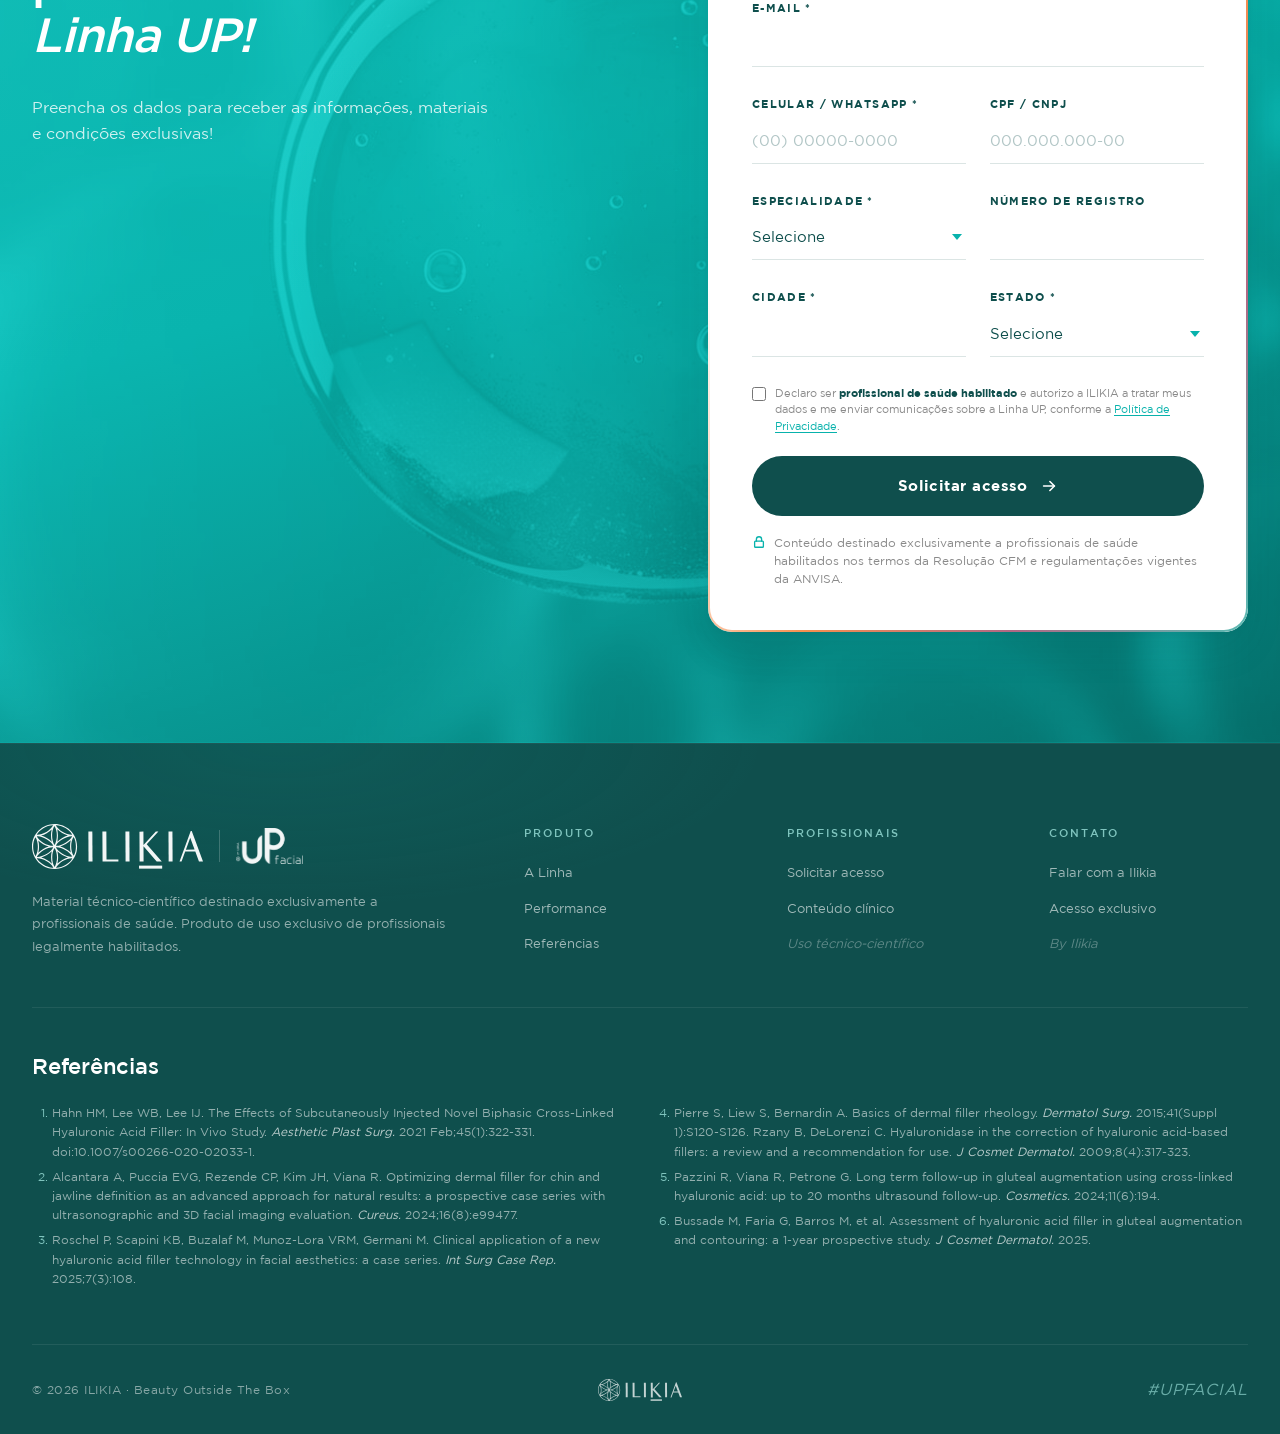
==== commit 960636db: "upfacial: PUBLICA a inversao de tons no dir SERVIDO (dist/) — o container serve ./dist, nao o root; " ====
--- a/index.html
+++ b/index.html
@@ -31,7 +31,7 @@
 <link href="https://fonts.googleapis.com/css2?family=Fraunces:ital,opsz,wght@0,9..144,300;0,9..144,400;0,9..144,500;0,9..144,600;1,9..144,300;1,9..144,400&display=swap" rel="stylesheet">
 <link rel="preload" as="font" type="font/woff2" href="assets/fonts/GothamBook.woff2" crossorigin>
 
-<link rel="stylesheet" href="style.css?v=30">
+<link rel="stylesheet" href="style.css?v=31">
 
   <!-- Tracking global ILIKIA/AICONIQ - Pixel + GA4 + CAPI (server-side) via gateway -->
   <script>window.__TRK__={brand:'ilikia',pixelId:'666277432116339',ga4Id:'',collect:'https://track-ilikia.koko.ag/collect'};</script>
--- a/style.css
+++ b/style.css
@@ -2299,21 +2299,9 @@
   flex: none;
 }
 
-/* 3) molécula/bolha só em volta dos produtos, não na seção inteira
-   ("essa molécula ficaria melhor apenas em volta dos produtos") */
+/* 21/07: removido o círculo (disco bg-bolhas mascarado) atrás das caixas, a pedido
+   do cliente — as caixas ficam sobre o fundo da seção + bolhas de gel, sem o disco. */
 .section-2 { background: var(--bg); }
-.s2-visual::before {
-  content: "";
-  position: absolute;
-  inset: -14% -10%;
-  background: url('assets/images/bg-bolhas.jpg') center/cover no-repeat;
-  background-blend-mode: soft-light;
-  opacity: 0.55;
-  border-radius: 50%;
-  -webkit-mask: radial-gradient(closest-side, #000 55%, transparent 100%);
-  mask: radial-gradient(closest-side, #000 55%, transparent 100%);
-  pointer-events: none;
-}
 .s2-visual .s2-kv { position: relative; z-index: 1; }
 
 /* 4) bug dos "ups" (cópia fantasma visível antes do clique): o char-wrap
@@ -2404,3 +2392,30 @@
    funciona mesmo se um CSS/asset velho ficar em cache. */
 .slide-stagger .char-duplicate { visibility: hidden; }
 .slide-title[data-active="true"] .char-duplicate { visibility: visible; }
+
+/* ============================================================
+   22/07/2026 — INVERSÃO DE TONS hero <-> bloco 2 (pedido Mari 22/07 13:47:
+   "percebe que o bloco 2 tá mais claro que o banner principal? eles querem
+   que o tom mais claro esteja no banner"). Hero -> CLARO, section-2 -> ESCURO.
+   Rollback = deletar este bloco. [86ah2xyqw]
+   ============================================================ */
+/* HERO -> claro */
+.hero--gel { background: var(--ilikia-teal); }
+.hero--gel .hero-bg-layer { filter: brightness(1.30) saturate(.90); }
+.hero--gel .hero-bg-layer::after {
+  background: linear-gradient(100deg,
+    rgba(255,255,255,.93) 0%, rgba(236,250,248,.82) 30%,
+    rgba(214,242,239,.44) 62%, rgba(214,242,239,.10) 100%);
+}
+.hero--gel .headline,
+.hero--gel .hero-products,
+.hero--gel .hero-tag { color: var(--ilikia-deep); text-shadow: none; }
+.hero--gel .hero-products-sub { color: rgba(15,79,77,.82); }
+.hero--gel .headline em { color: var(--ilikia-teal); }
+.hero--gel .hero-tag sup { color: var(--ilikia-teal); }
+.hero--gel .btn-primary { background: var(--ilikia-deep); color: #fff; }
+.hero--gel .btn-primary:hover { background: transparent; color: var(--ilikia-deep); border-color: var(--ilikia-deep); }
+
+/* SECTION-2 -> escuro (texto do bloco já é branco !important) */
+.section-2 { background: var(--ilikia-deep) !important; background-image: none !important; }
+.section-2 .h-section em { color: var(--ilikia-teal-soft); }
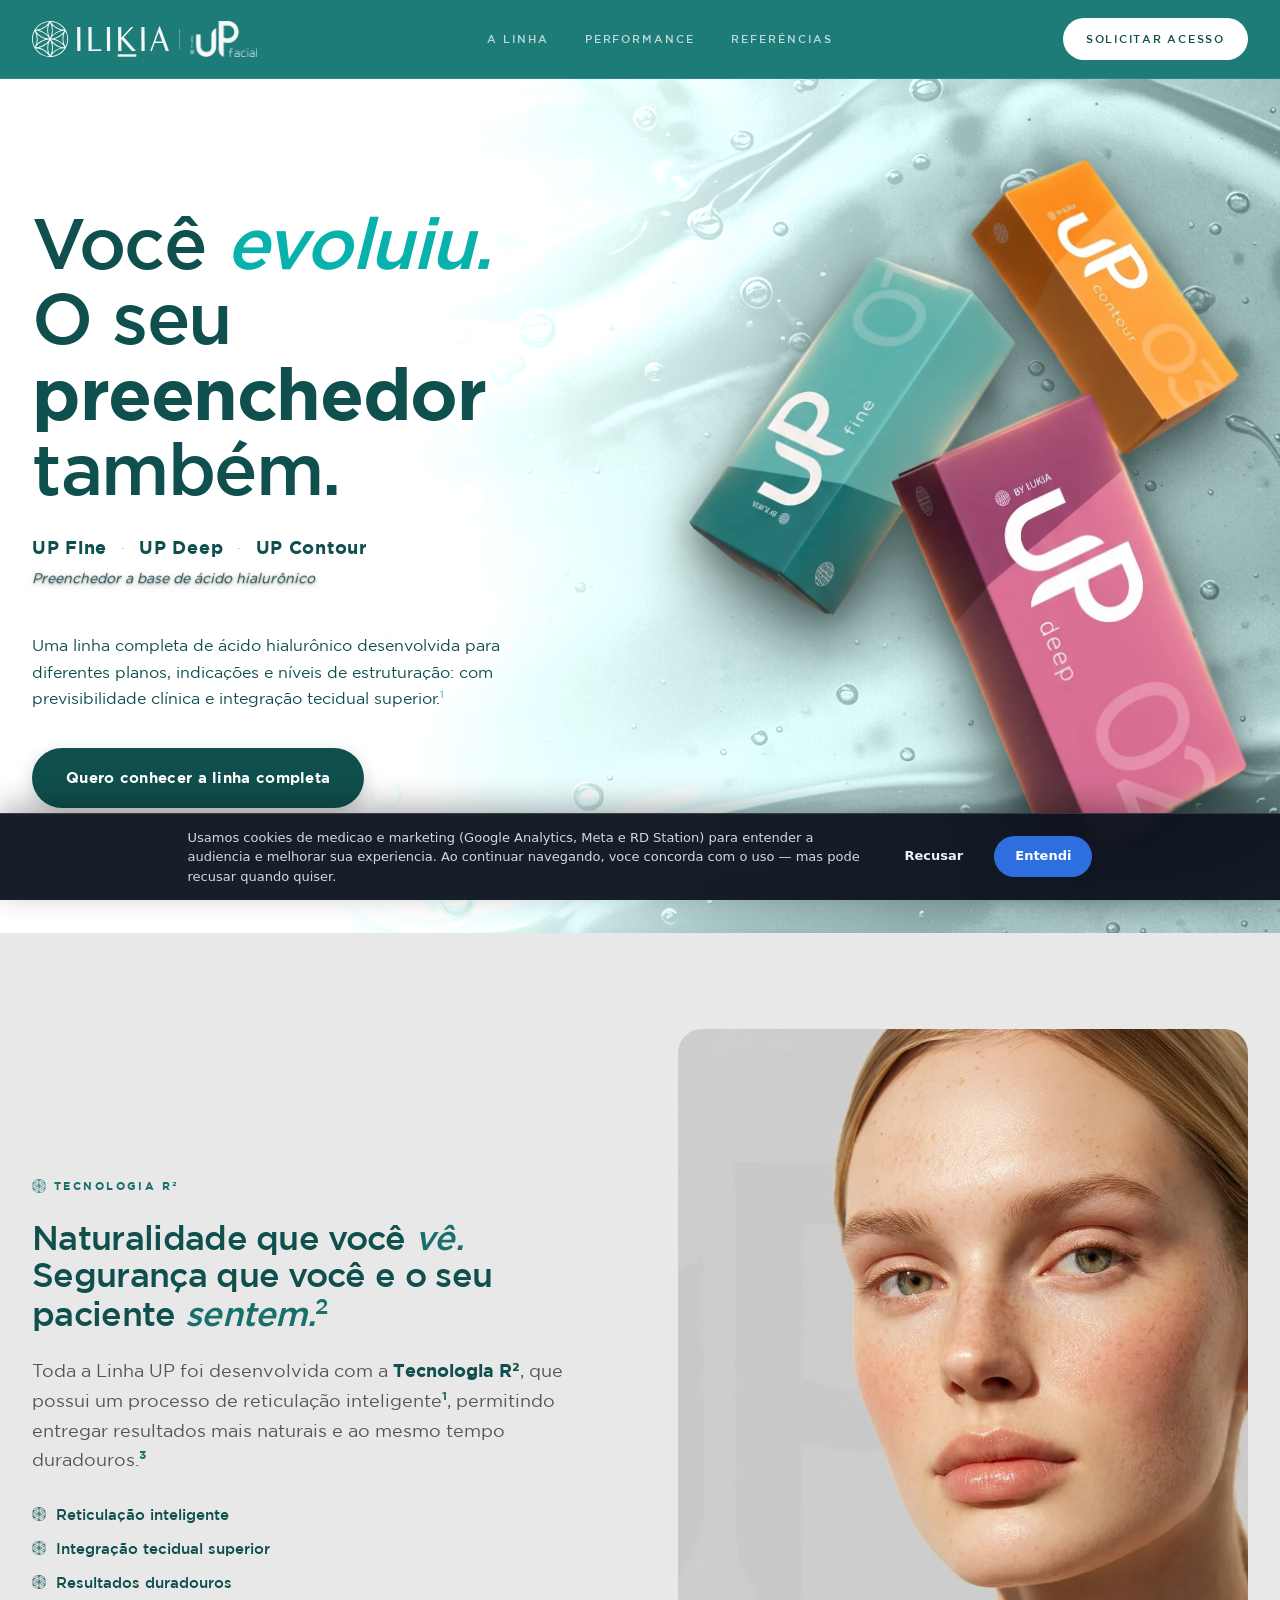
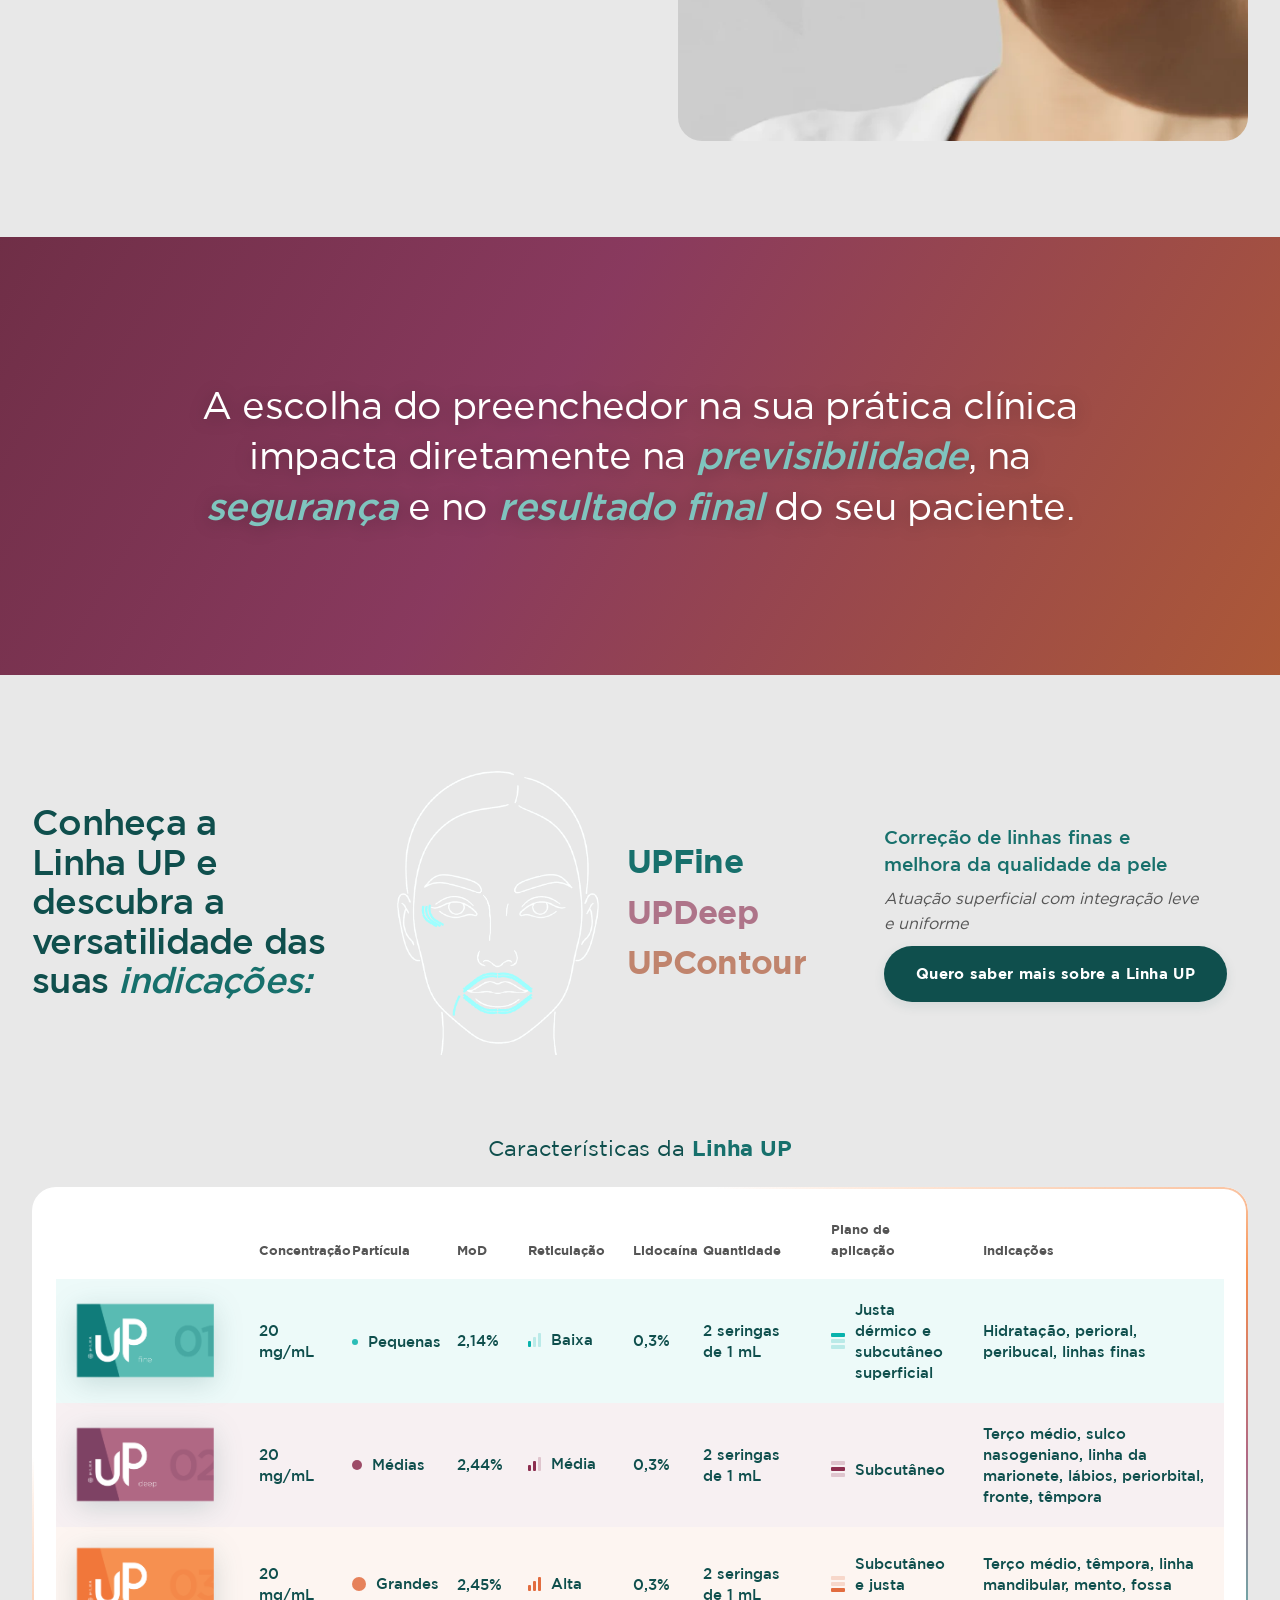
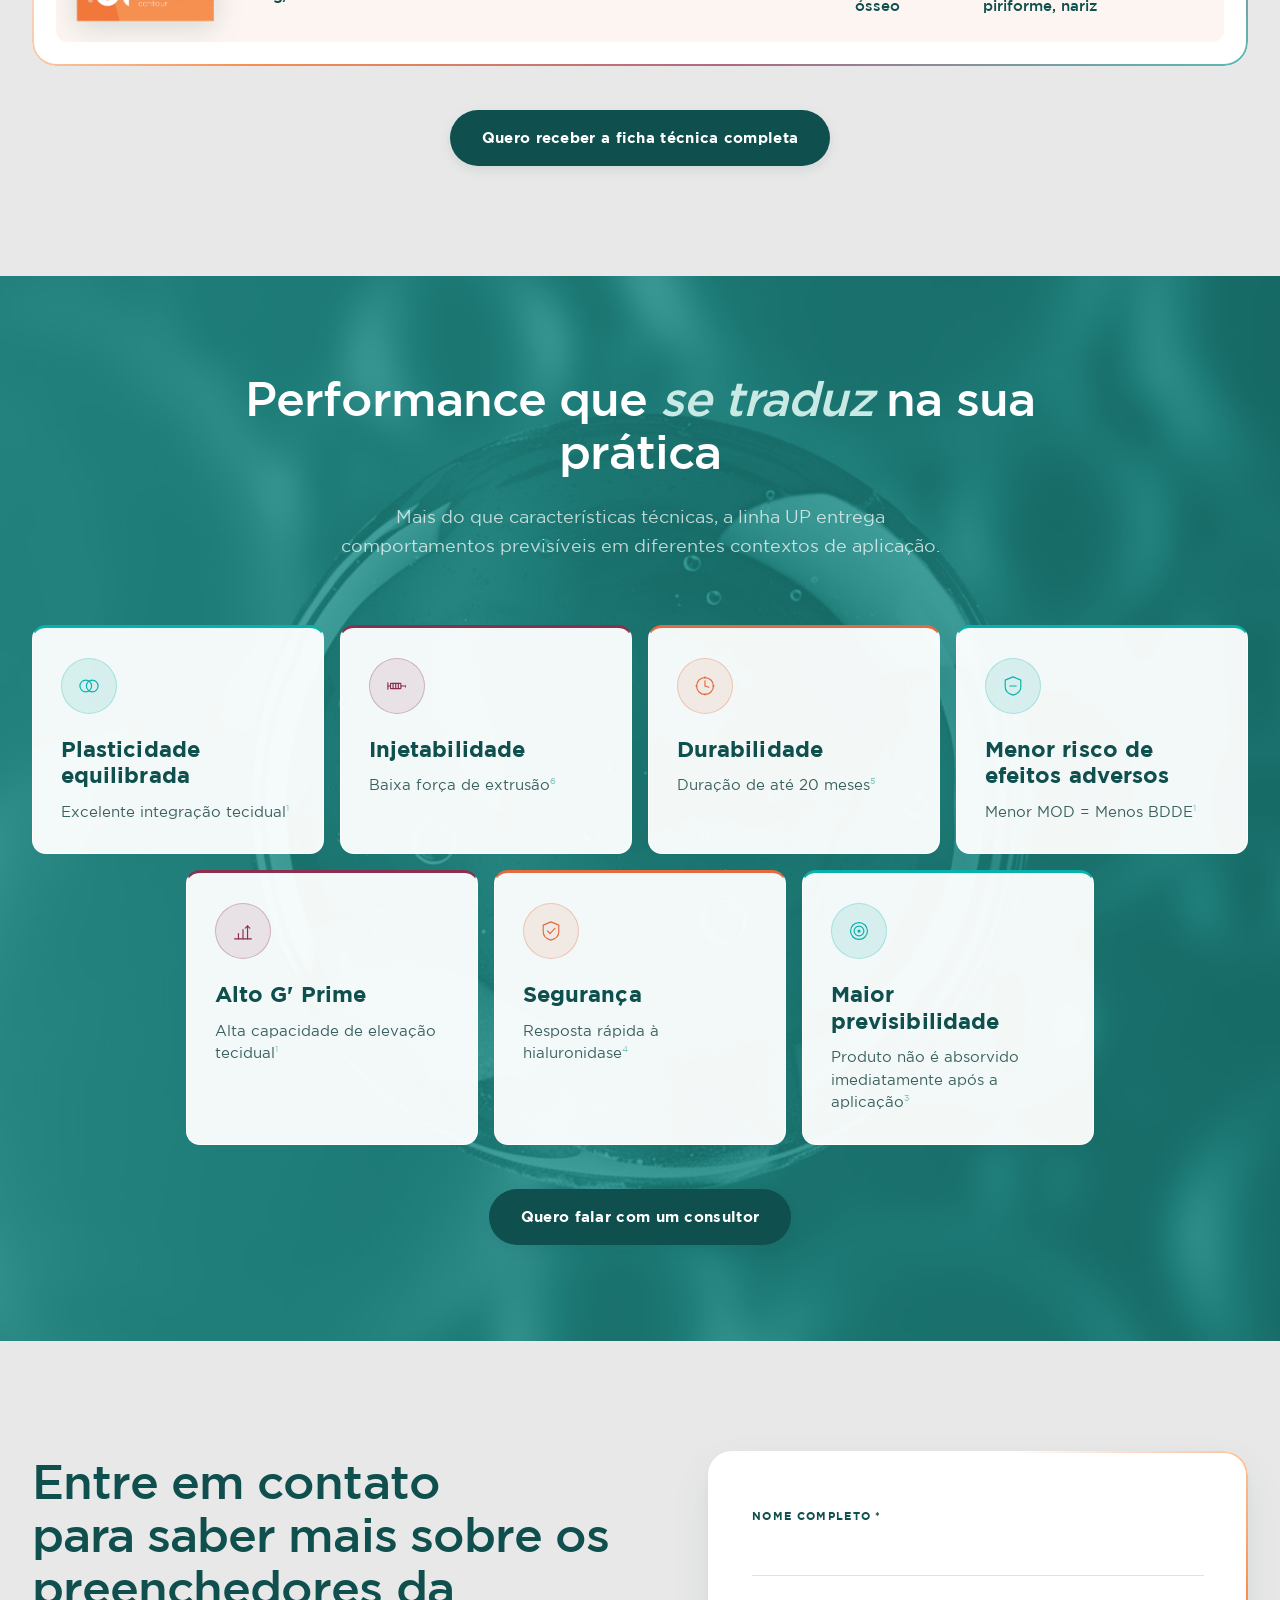
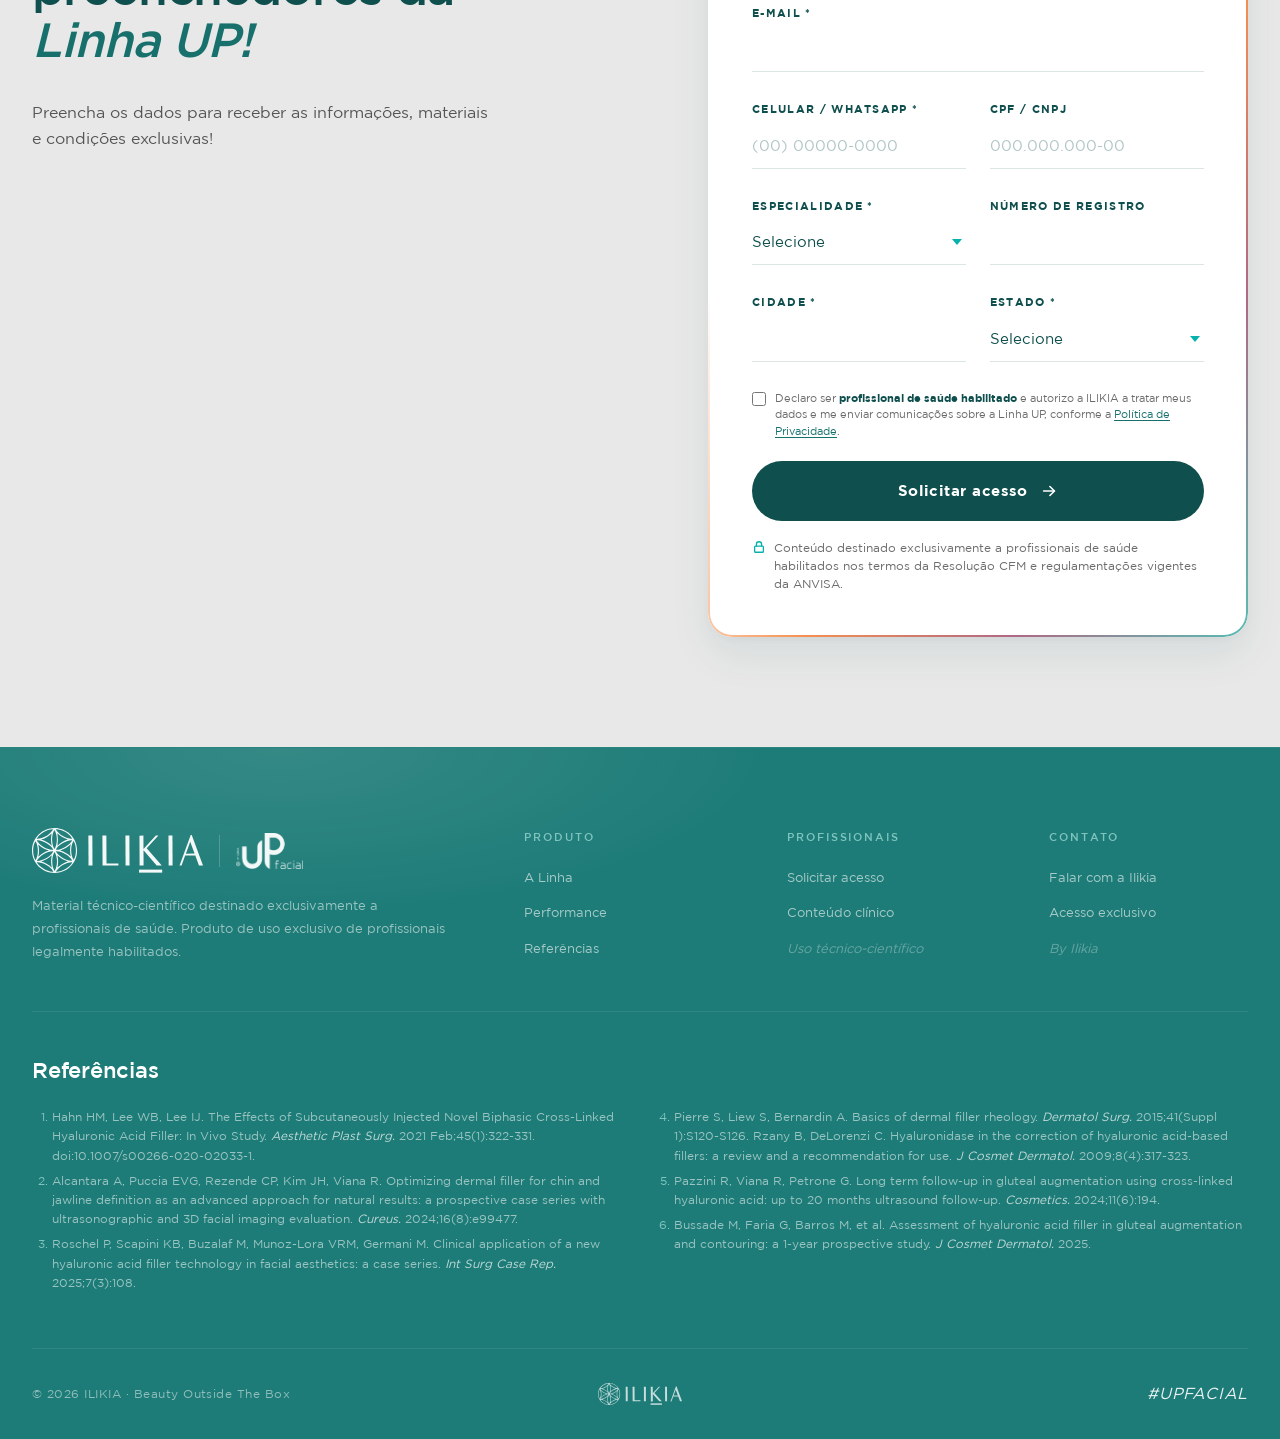
==== commit c63fd7be: "UP Facial: sai o verde escuro das superficies, entram verde claro e neutro [86ah2xyqw] Rodada da Mar" ====
--- a/index.html
+++ b/index.html
@@ -31,7 +31,7 @@
 <link href="https://fonts.googleapis.com/css2?family=Fraunces:ital,opsz,wght@0,9..144,300;0,9..144,400;0,9..144,500;0,9..144,600;1,9..144,300;1,9..144,400&display=swap" rel="stylesheet">
 <link rel="preload" as="font" type="font/woff2" href="assets/fonts/GothamBook.woff2" crossorigin>
 
-<link rel="stylesheet" href="style.css?v=31">
+<link rel="stylesheet" href="style.css?v=40">
 
   <!-- Tracking global ILIKIA/AICONIQ - Pixel + GA4 + CAPI (server-side) via gateway -->
   <script>window.__TRK__={brand:'ilikia',pixelId:'666277432116339',ga4Id:'',collect:'https://track-ilikia.koko.ag/collect'};</script>
@@ -175,9 +175,11 @@
           <span class="bubble b23"></span>
           <span class="bubble b24"></span>
         </div>
-        <!-- 18/07: formato ORIGINAL — produtos em PNG transparente (recorte limpo) flutuando
-             direto sobre o fundo da seção (bolhas + glow), sem card/moldura. Mesmo cutout do hero. -->
-        <img class="s2-kv" src="assets/images/hero-produtos-cut.webp?v=30" alt="Linha UP: UP Fine, UP Deep e UP Contour" loading="lazy" decoding="async">
+        <!-- 19/08: entra a modelo dos materiais da Linha UP (arquivo do KV do cliente,
+             "MULHER FACE UP - UP FACIAL"), no lugar das caixas — que continuam no hero
+             logo acima. Nome de arquivo NOVO de proposito: o Cloudflare guarda os assets
+             do koko.ag por 30 dias e trocar o conteudo mantendo o nome nao chega no cliente. -->
+        <img class="s2-kv s2-kv--modelo" src="assets/images/modelo-linha-up-v1.webp" alt="Modelo da campanha da Linha UP" loading="lazy" decoding="async" width="1800" height="1004">
       </div>
     </div>
   </div>
@@ -215,13 +217,13 @@
 
       <div class="hover-slider-images reveal">
         <div class="slide-image slide-fine" data-slide="0" data-active="true">
-          <img src="assets/images/up-fine.png?v=30" alt="UP Fine, áreas de aplicação">
+          <img src="assets/images/up-fine-original.png?v=32" alt="UP Fine, áreas de aplicação">
         </div>
         <div class="slide-image slide-deep" data-slide="1">
-          <img src="assets/images/up-deep.png?v=30" alt="UP Deep, áreas de aplicação">
+          <img src="assets/images/up-deep-original.png?v=32" alt="UP Deep, áreas de aplicação">
         </div>
         <div class="slide-image slide-contour" data-slide="2">
-          <img src="assets/images/up-contour.png?v=30" alt="UP Contour, áreas de aplicação">
+          <img src="assets/images/up-contour-original.png?v=32" alt="UP Contour, áreas de aplicação">
         </div>
       </div>
 
@@ -675,7 +677,7 @@
   </div>
 </footer>
 
-<script src="script.js?v=30"></script>
+<script src="script.js?v=33"></script>
   <!-- ===== Aviso de cookies (modelo opt-out): tracking carrega por padrao; so para se "Recusar" ===== -->
   <style>
     #cookieBanner{position:fixed;left:0;right:0;bottom:0;z-index:99999;display:flex;gap:16px;align-items:center;justify-content:center;flex-wrap:wrap;padding:14px 20px;background:rgba(12,18,30,.95);backdrop-filter:blur(8px);-webkit-backdrop-filter:blur(8px);border-top:1px solid rgba(255,255,255,.14);color:#EEF2F8;font-family:system-ui,-apple-system,'Segoe UI',Roboto,sans-serif;box-shadow:0 -8px 30px rgba(0,0,0,.3);transform:translateY(110%);transition:transform .35s ease}
--- a/style.css
+++ b/style.css
@@ -2419,3 +2419,154 @@
 /* SECTION-2 -> escuro (texto do bloco já é branco !important) */
 .section-2 { background: var(--ilikia-deep) !important; background-image: none !important; }
 .section-2 .h-section em { color: var(--ilikia-teal-soft); }
+
+/* ============================================================
+   RODADA 19/08/2026 — paleta: sai o verde escuro das áreas
+   grandes, entram o verde claro e o neutro (card 86ah2xyqw)
+
+   Pedido da Mari (19/08 10:41) + mockup "Sugestão para próxima
+   versão" que veio junto. Leitura do pedido, para o registro:
+   "remover o verde escuro em todos os pontos" vale para FUNDO de
+   área grande. O próprio mockup mantém o verde escuro na
+   tipografia de destaque e nos botões — e a Mari pede
+   explicitamente "podemos usar o verde escuro na fonte para
+   destacar o título". Então o que sai é a superfície, não a cor.
+
+   Sobre os dois tons novos: o teal oficial #08B2AC tem contraste
+   2.63:1 com texto branco, abaixo do mínimo legível (4.5:1). O
+   próprio mockup do cliente já mostra um teal mais fechado nas
+   áreas de texto branco (amostrado #3A827E na performance,
+   #50AEA9 no menu). Fixei em #1E7C78 (4.99:1) para superfície e
+   #17706C (4.80:1 sobre o neutro) para texto de destaque em fundo
+   claro. Continua sendo o verde claro da linha, e legível.
+   ============================================================ */
+:root {
+  --neutral:      #E8E8E8;  /* fundo neutro, amostrado do mockup */
+  --neutral-line: #D5D5D5;
+  --teal-surface: #1E7C78;  /* fundo grande com texto branco */
+  --teal-ink:     #17706C;  /* destaque de texto sobre fundo claro */
+}
+
+/* ---- 1. o verde escuro sai das superfícies ---- */
+.topnav,
+.nav-mobile { background: var(--teal-surface); }
+
+.site-footer {
+  background:
+    radial-gradient(ellipse 54% 34% at 22% 0%, rgba(255, 255, 255, 0.10), transparent 70%),
+    var(--teal-surface);
+}
+
+/* ---- 4. performance: fundo verde claro, textura do gel MANTIDA ----
+   `background-color` de propósito: a camada de 17/07 põe o bg-bolhas.jpg
+   em `background-image`, e trocar pelo shorthand apagaria o gel. */
+.section-5 { background-color: var(--teal-surface); }
+
+/* ---- 2. seção 2: fundo neutro, título em verde escuro ---- */
+.section-2 {
+  background: var(--neutral) !important;
+  background-image: none !important;
+}
+.section-2 .h-section { color: var(--ilikia-deep); }
+.section-2 .h-section em { color: var(--teal-ink); }
+.section-2 .kicker { color: var(--teal-ink); }
+.section-2 .p-body { color: var(--text-soft); }
+.section-2 .p-body strong { color: var(--ilikia-deep); }
+.section-2 .p-body sup,
+.section-2 .h-section sup { color: var(--teal-ink); }
+.section-2 .s2-bullets li { color: var(--ilikia-deep); }
+
+/* A modelo entra como foto de verdade: tem fundo próprio (cinza do KV),
+   então perde o drop-shadow de recorte e ganha moldura arredondada.
+   O enquadramento é do CSS, não do arquivo — assim o retrato funciona em
+   qualquer largura sem gerar um corte novo por breakpoint. */
+.s2-kv--modelo {
+  aspect-ratio: 4 / 5;
+  object-fit: cover;
+  object-position: 72% center;
+  border-radius: var(--radius-lg);
+  filter: none;
+}
+@media (max-width: 768px) {
+  .s2-kv--modelo { aspect-ratio: 16 / 10; object-position: 68% center; }
+}
+
+/* ---- 3. seção 4 + ficha técnica: fundo neutro ----
+   Estavam em --bg-soft, que é o teal. O `em` do título era branco (lia
+   sobre o teal) e sobre o neutro sumiria. */
+.section-4,
+.section-spec { background: var(--neutral); }
+.section-4 .h-section { color: var(--ilikia-deep); }
+.section-4 .h-section em { color: var(--teal-ink); }
+
+/* ---- 5. formulário: fundo neutro, sem imagem de fundo ---- */
+.section-6 {
+  background: var(--neutral) !important;
+  background-image: none !important;
+  color: var(--text);
+}
+.section-6 .s6-head h2 { color: var(--ilikia-deep); }
+.section-6 .s6-head h2 em { color: var(--teal-ink); }
+.section-6 .s6-head p,
+.section-6 .s6-lead { color: var(--text-soft); }
+
+/* ---- Contraste: o que era branco sobre fundo escuro precisa de cor
+   nova agora que o fundo é claro. Sem isto os tópicos da seção 2 e a
+   descrição da seção 4 ficam brancos sobre #E8E8E8 (1,23:1 — some).
+   Todos os valores abaixo foram medidos na página renderizada e
+   passam o mínimo de 4,5:1 (3:1 nos títulos grandes). ---- */
+
+/* seção 2 — o bloco original ("texto branco sobre fundo teal") é todo
+   `!important`, então o título, o corpo e os tópicos precisam ser também.
+   Sem isto os três continuam brancos sobre o neutro: 1,23:1, ilegíveis. */
+.section-2 .h-section     { color: var(--ilikia-deep) !important; }
+.section-2 .p-body        { color: var(--text-soft) !important; }
+.section-2 .s2-bullets li { color: var(--ilikia-deep) !important; }
+
+/* seção 4 — "cada indicação em uma cor" (item 3 do pedido) vale também
+   para os rótulos, não só para os desenhos: cada produto passa a usar a
+   sua própria cor no nome e no título da indicação.
+   O laranja da marca (#E26C3F) tem só 2,66:1 sobre o neutro. Para TEXTO
+   uso um tom fechado da mesma família (4,77:1); a cor de marca continua
+   intacta nas pastilhas, bordas e caixas. */
+:root { --up-contour-ink: #A84722; }
+
+.slide-info-desc { color: var(--text-soft); }
+.slide-info-title { color: var(--teal-ink); }
+.slide-info[data-slide="0"] .slide-info-title { color: var(--teal-ink); }
+.slide-info[data-slide="2"] .slide-info-title { color: var(--up-contour-ink); }
+
+.slide-title { color: var(--ilikia-deep); }
+.slide-title.slide-fine    { color: var(--teal-ink); }
+.slide-title.slide-deep    { color: var(--up-deep); }
+.slide-title.slide-contour { color: var(--up-contour-ink); }
+
+/* seção 5 e rodapé — o teal-soft #7FC4BE lia bem sobre o verde escuro,
+   mas cai para 2,50:1 sobre a superfície nova. */
+.section-5 .h-section em,
+.section-5 .p-body sup { color: #C9E9E5; }
+.footer-hashtag { color: #FFFFFF; opacity: 0.9; }
+
+/* O nome do produto ativo tem uma segunda camada de letras (efeito de
+   troca no hover) com cor própria. A do UP Fine era branca — sobre o
+   neutro sumia justamente no item que está aberto por padrão. */
+.slide-fine[data-active="true"]    .char-duplicate { color: var(--teal-ink); }
+.slide-contour[data-active="true"] .char-duplicate { color: var(--up-contour-ink); }
+
+/* Título da ficha técnica: era branco (lia sobre o teal da seção). */
+.spec-title { color: var(--ilikia-deep); }
+.spec-title em { color: var(--teal-ink); }
+
+/* Miudezas do card do formulário — não foram tocadas nesta rodada, mas já
+   estavam abaixo do mínimo legível sobre o card branco (2,63:1 e 3,45:1).
+   Como são o link da política e o aviso de destinação a profissional de
+   saúde, corrigidos aqui de uma vez. */
+.section-6 .form-consent a { color: var(--teal-ink); }
+.section-6 .form-disclaimer,
+.section-6 .form-consent { color: #6B6B6B; }
+
+/* Os nomes dos produtos não selecionados ficam a 45% de opacidade — o
+   estado "apagado" do componente. 45% de branco sobre o teal escuro
+   ainda lia; 45% de cor sobre o neutro claro quase some. Sobe para 62%,
+   que mantém a hierarquia entre ativo e inativo e volta a ser legível. */
+.slide-stagger .char-original { opacity: 0.62; }
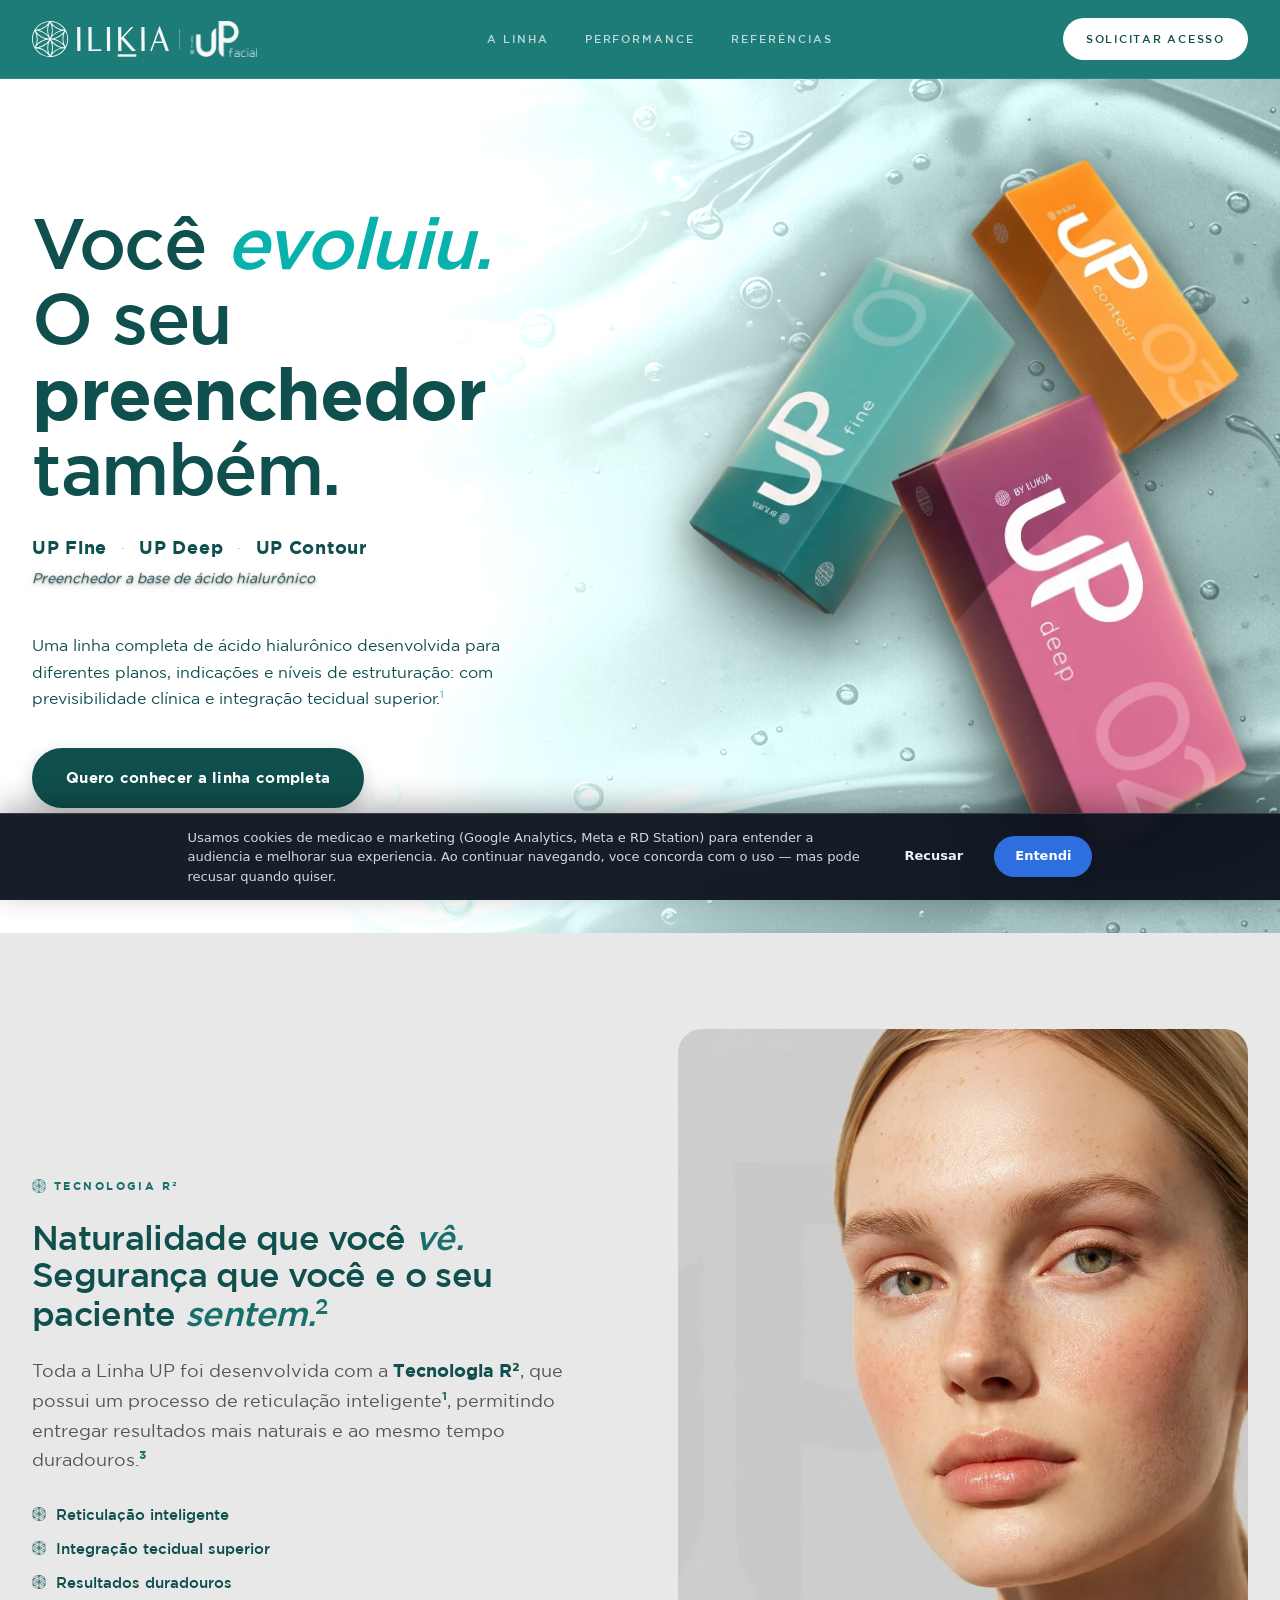
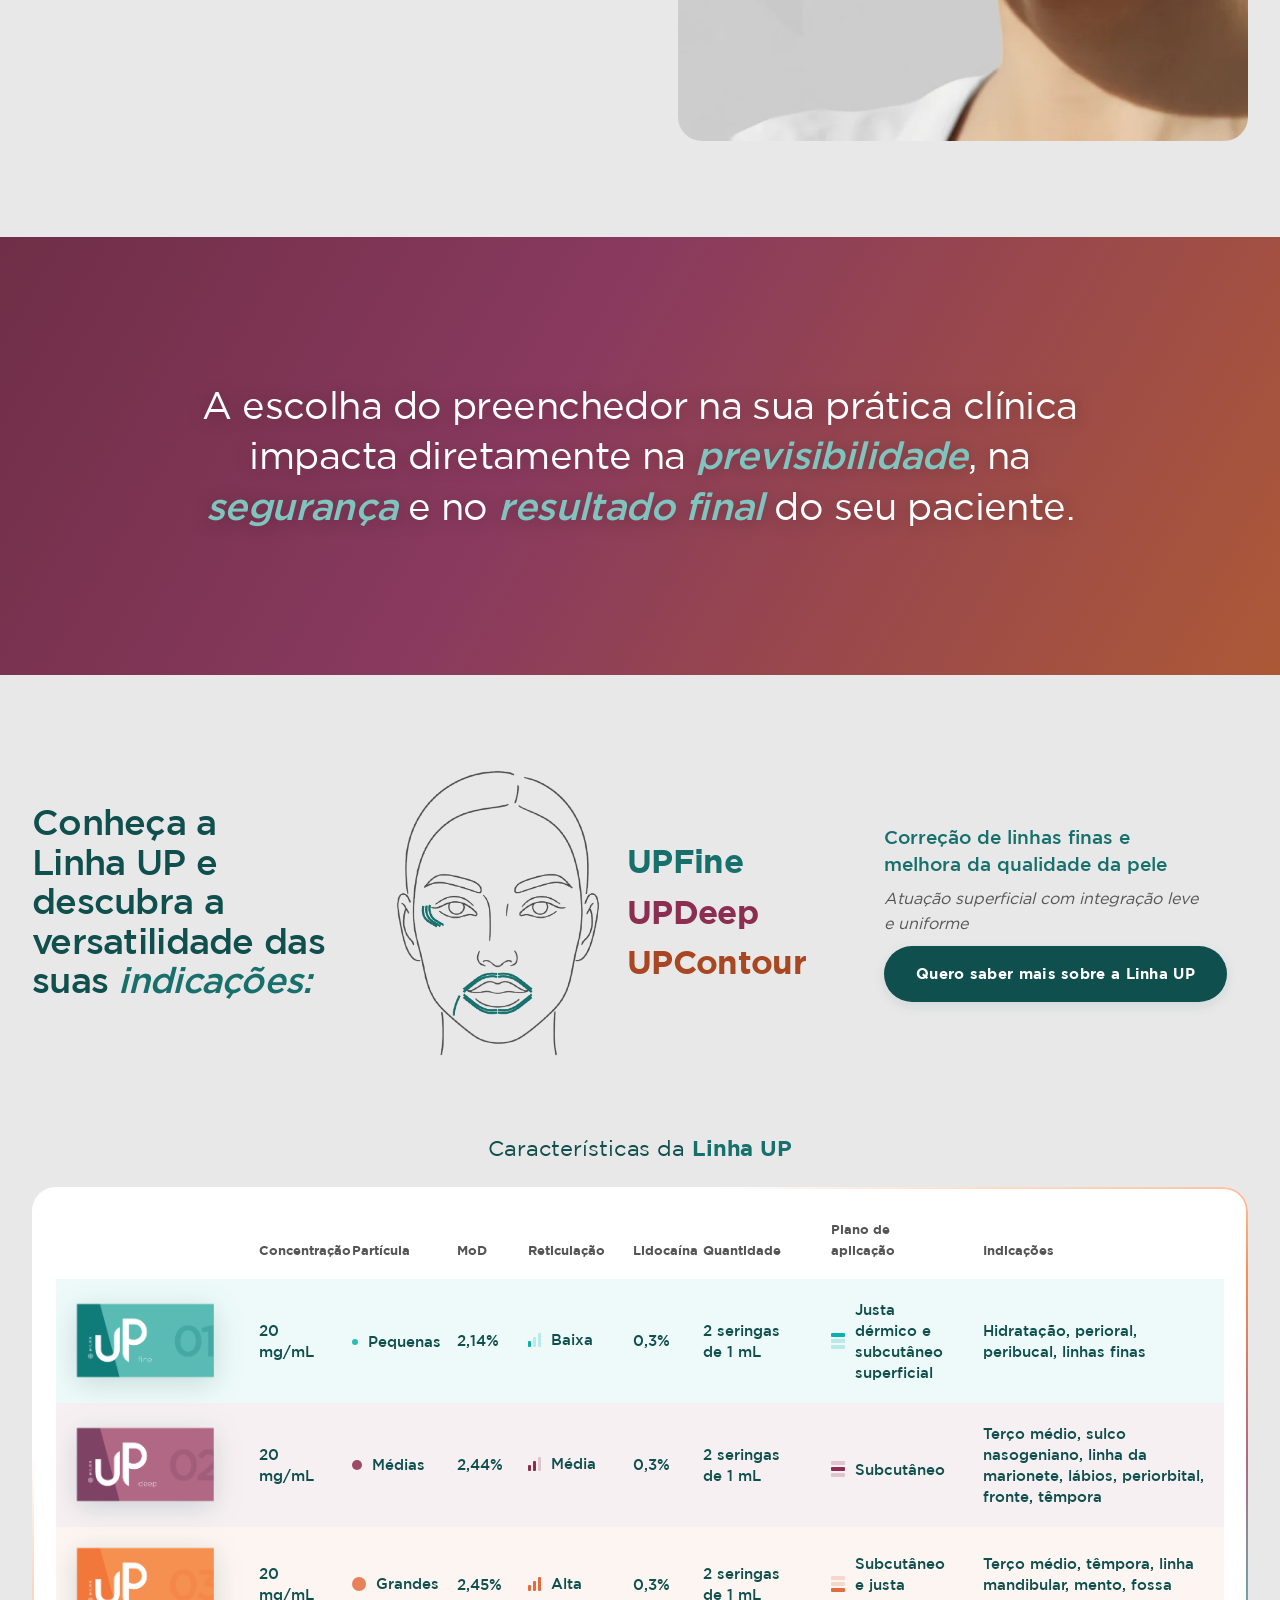
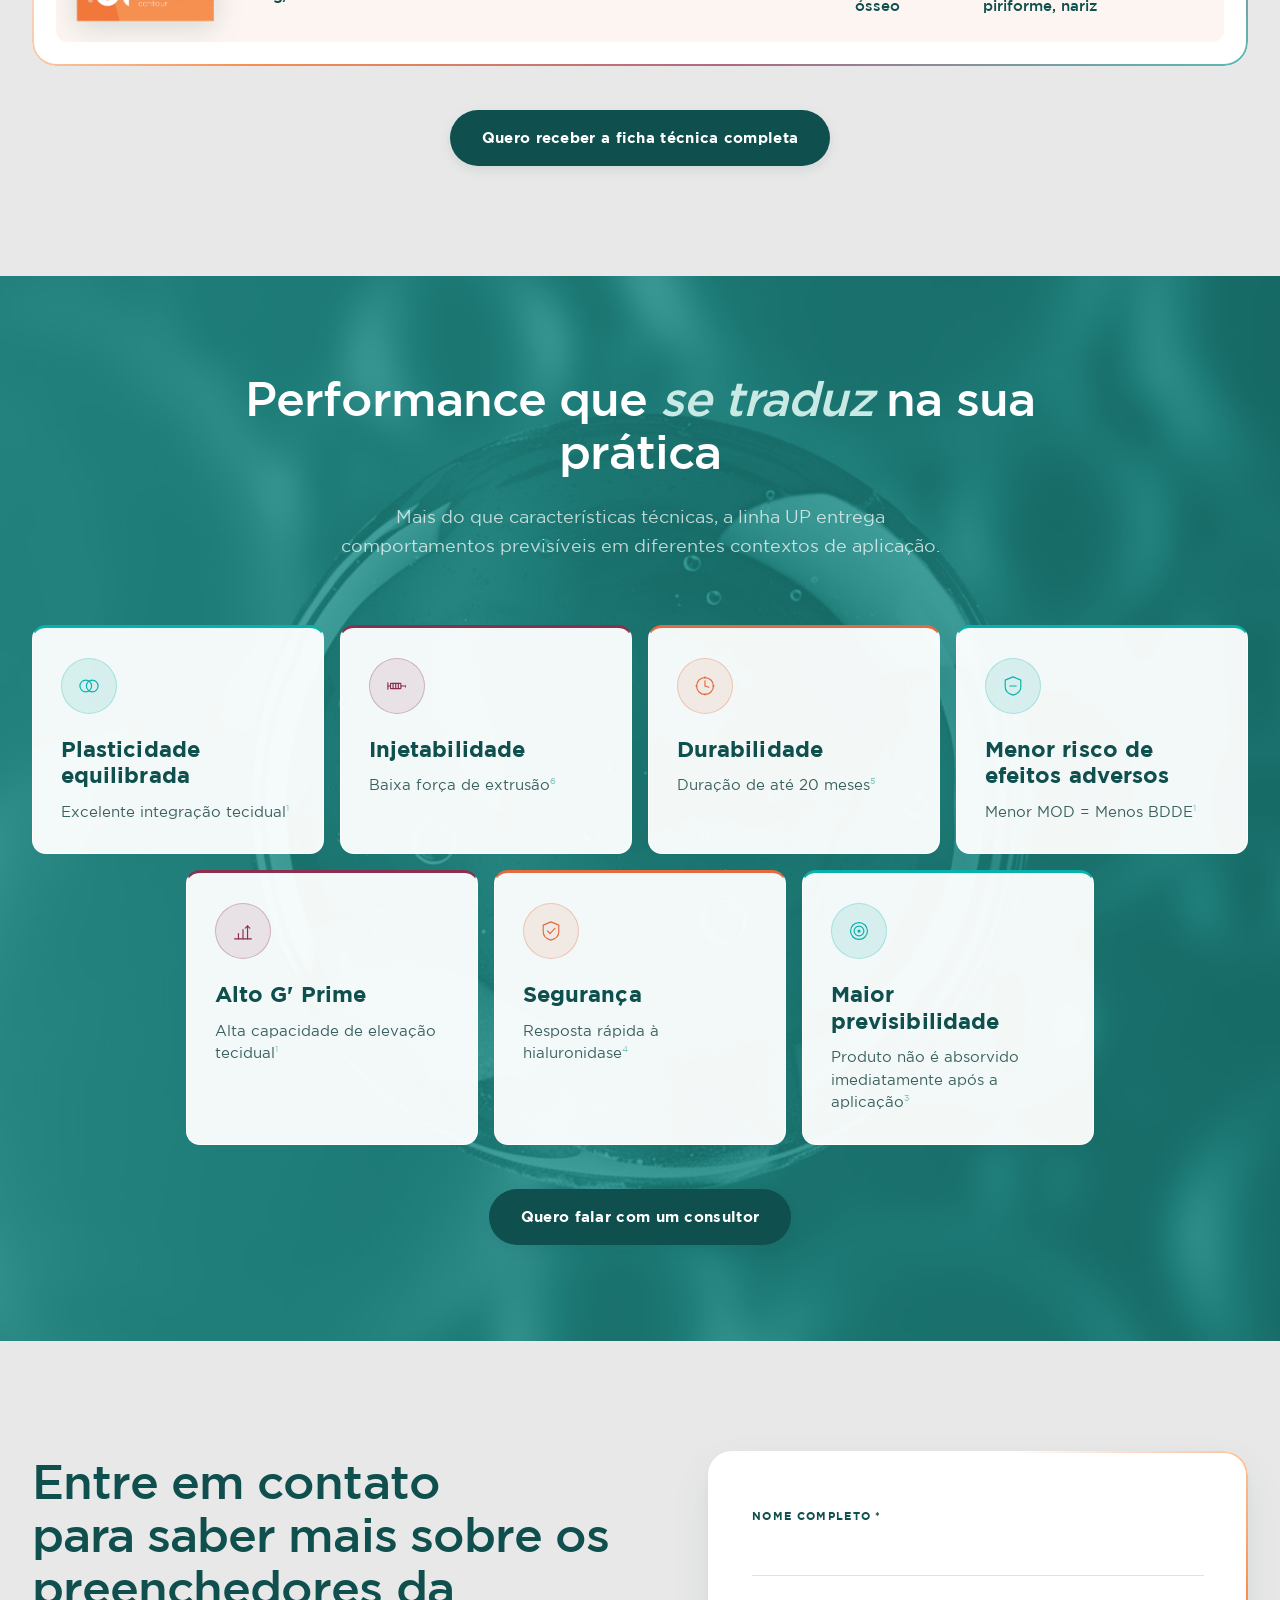
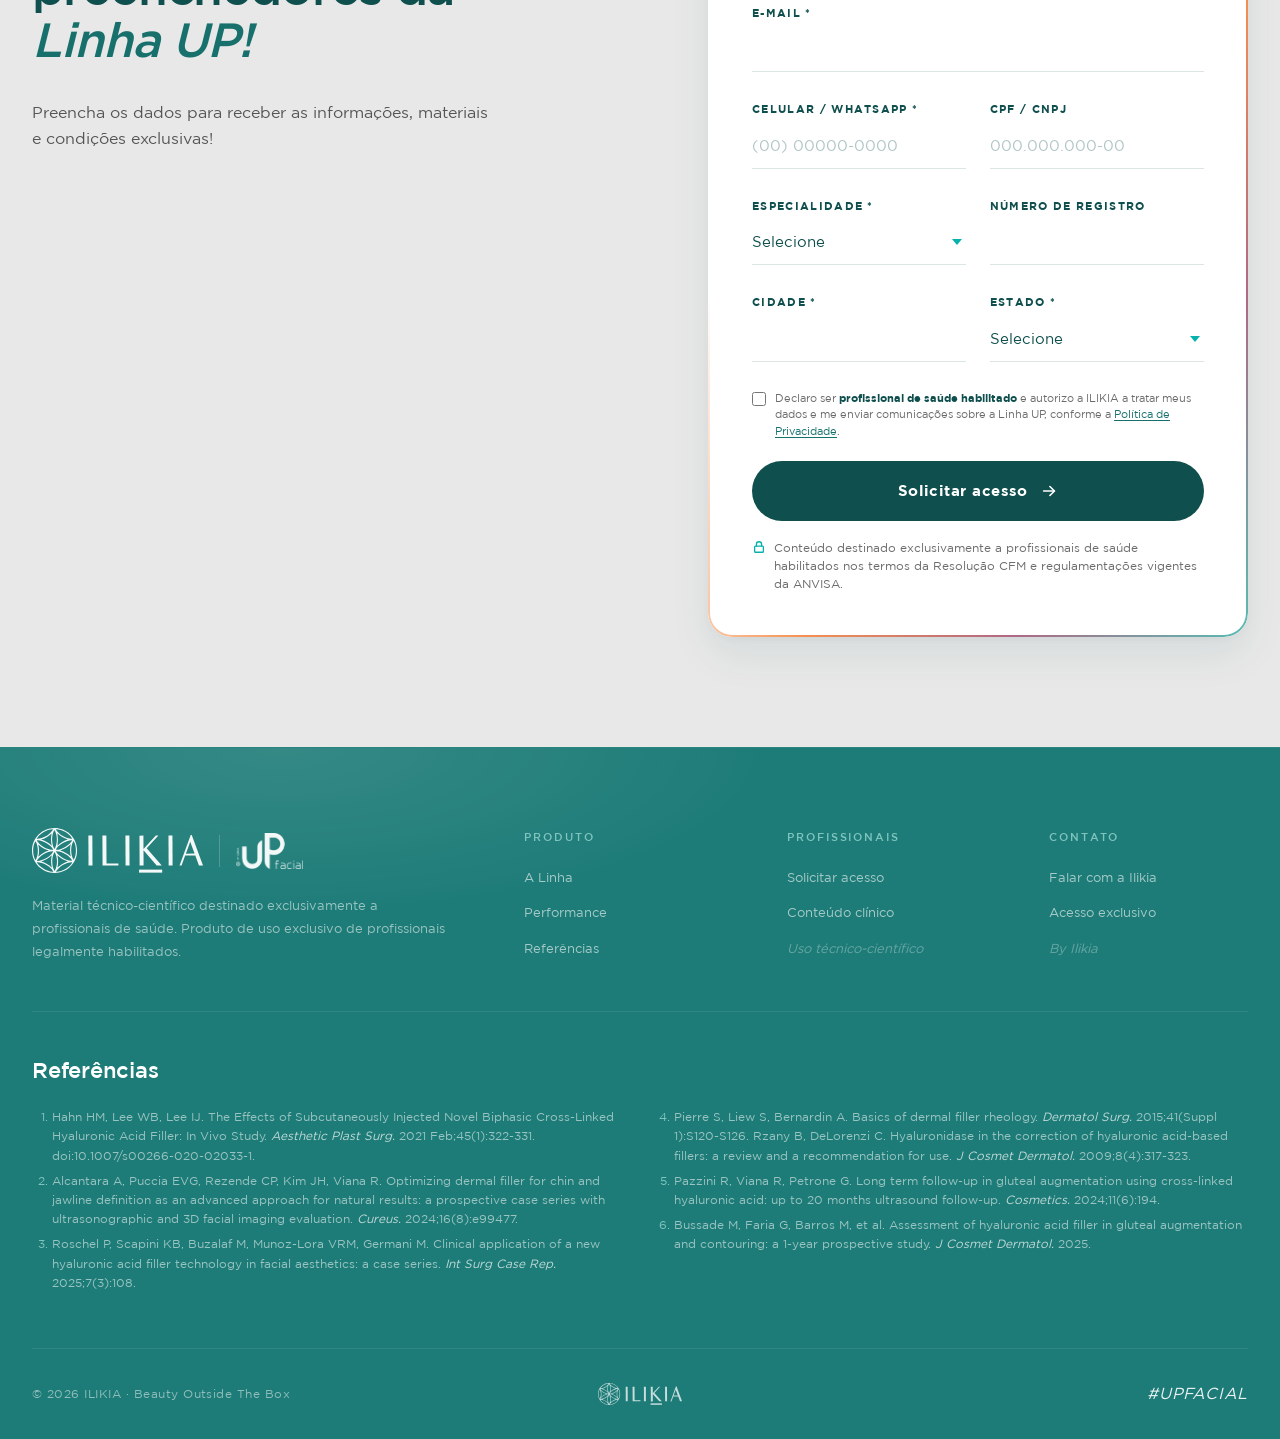
==== commit 293c16b1: "UP Facial: rosto das indicacoes com traco escuro e marcacoes na cor do produto [86ah2xyqw] Ajuste da" ====
--- a/index.html
+++ b/index.html
@@ -31,7 +31,7 @@
 <link href="https://fonts.googleapis.com/css2?family=Fraunces:ital,opsz,wght@0,9..144,300;0,9..144,400;0,9..144,500;0,9..144,600;1,9..144,300;1,9..144,400&display=swap" rel="stylesheet">
 <link rel="preload" as="font" type="font/woff2" href="assets/fonts/GothamBook.woff2" crossorigin>
 
-<link rel="stylesheet" href="style.css?v=40">
+<link rel="stylesheet" href="style.css?v=41">
 
   <!-- Tracking global ILIKIA/AICONIQ - Pixel + GA4 + CAPI (server-side) via gateway -->
   <script>window.__TRK__={brand:'ilikia',pixelId:'666277432116339',ga4Id:'',collect:'https://track-ilikia.koko.ag/collect'};</script>
@@ -217,13 +217,13 @@
 
       <div class="hover-slider-images reveal">
         <div class="slide-image slide-fine" data-slide="0" data-active="true">
-          <img src="assets/images/up-fine-original.png?v=32" alt="UP Fine, áreas de aplicação">
+          <img src="assets/images/up-fine-indic-v2.png?v=41" alt="UP Fine, áreas de aplicação">
         </div>
         <div class="slide-image slide-deep" data-slide="1">
-          <img src="assets/images/up-deep-original.png?v=32" alt="UP Deep, áreas de aplicação">
+          <img src="assets/images/up-deep-indic-v2.png?v=41" alt="UP Deep, áreas de aplicação">
         </div>
         <div class="slide-image slide-contour" data-slide="2">
-          <img src="assets/images/up-contour-original.png?v=32" alt="UP Contour, áreas de aplicação">
+          <img src="assets/images/up-contour-indic-v2.png?v=41" alt="UP Contour, áreas de aplicação">
         </div>
       </div>
 
--- a/style.css
+++ b/style.css
@@ -970,7 +970,13 @@
   transition: transform 0.32s cubic-bezier(0.25, 0.46, 0.45, 0.94);
   line-height: 1.05;
 }
-.slide-stagger .char-original { opacity: 0.45; }
+/* era 0.45: a camada visivel do nome INATIVO ficava a 45%, entao UPDeep e
+   UPContour liam como versoes lavadas da cor de marca — foi isso que a Mari
+   apontou em 21/08 ("as cores das marcacoes estao muito mais claras").
+   Em 1 a cor bate exatamente com a do produto e com a marcacao no rosto.
+   Efeito colateral aceito: os tres nomes ficam com o mesmo peso; quem sinaliza
+   o ativo passa a ser o rosto que troca e o texto da direita. */
+.slide-stagger .char-original { opacity: 1; }
 .slide-stagger .char-duplicate {
   position: absolute;
   left: 0; top: 0;
@@ -1018,9 +1024,13 @@
   object-position: center;
   display: block;
 }
+/* 21/08 — brightness(1.5) removido: clareava o traco do rosto (#A8A8A8, ja
+   fraco sobre o neutro #E8E8E8) e as marcacoes junto, deixando tudo lavado
+   (queixa da Mari 21/08). Traco e marcacao agora vem corrigidos no proprio
+   PNG (*-indic-v2.png): traco #4A4A4A e marcacao na cor do produto. */
 .slide-fine img,
 .slide-deep img,
-.slide-contour img { filter: brightness(1.5); }
+.slide-contour img { filter: none; }
 
 /* Descrição (dentro de .s4-end) — grid stacking */
 .hover-slider-info {
@@ -2565,8 +2575,10 @@
 .section-6 .form-disclaimer,
 .section-6 .form-consent { color: #6B6B6B; }
 
-/* Os nomes dos produtos não selecionados ficam a 45% de opacidade — o
-   estado "apagado" do componente. 45% de branco sobre o teal escuro
-   ainda lia; 45% de cor sobre o neutro claro quase some. Sobe para 62%,
-   que mantém a hierarquia entre ativo e inativo e volta a ser legível. */
-.slide-stagger .char-original { opacity: 0.62; }
+/* 21/08 — este bloco subia a opacidade do nome inativo de 45% para 62% para
+   recuperar legibilidade. Continuava falseando a cor: 62% de #8C2E4F sobre o
+   neutro lia como #AE7489, e foi isso que a Mari apontou ("as cores estão
+   muito mais claras"). Em 1 o nome bate exatamente com a cor do produto e com
+   a marcação no rosto. A regra original ficava mais acima no arquivo e era
+   sobrescrita por esta — as duas foram para 1. */
+.slide-stagger .char-original { opacity: 1; }
